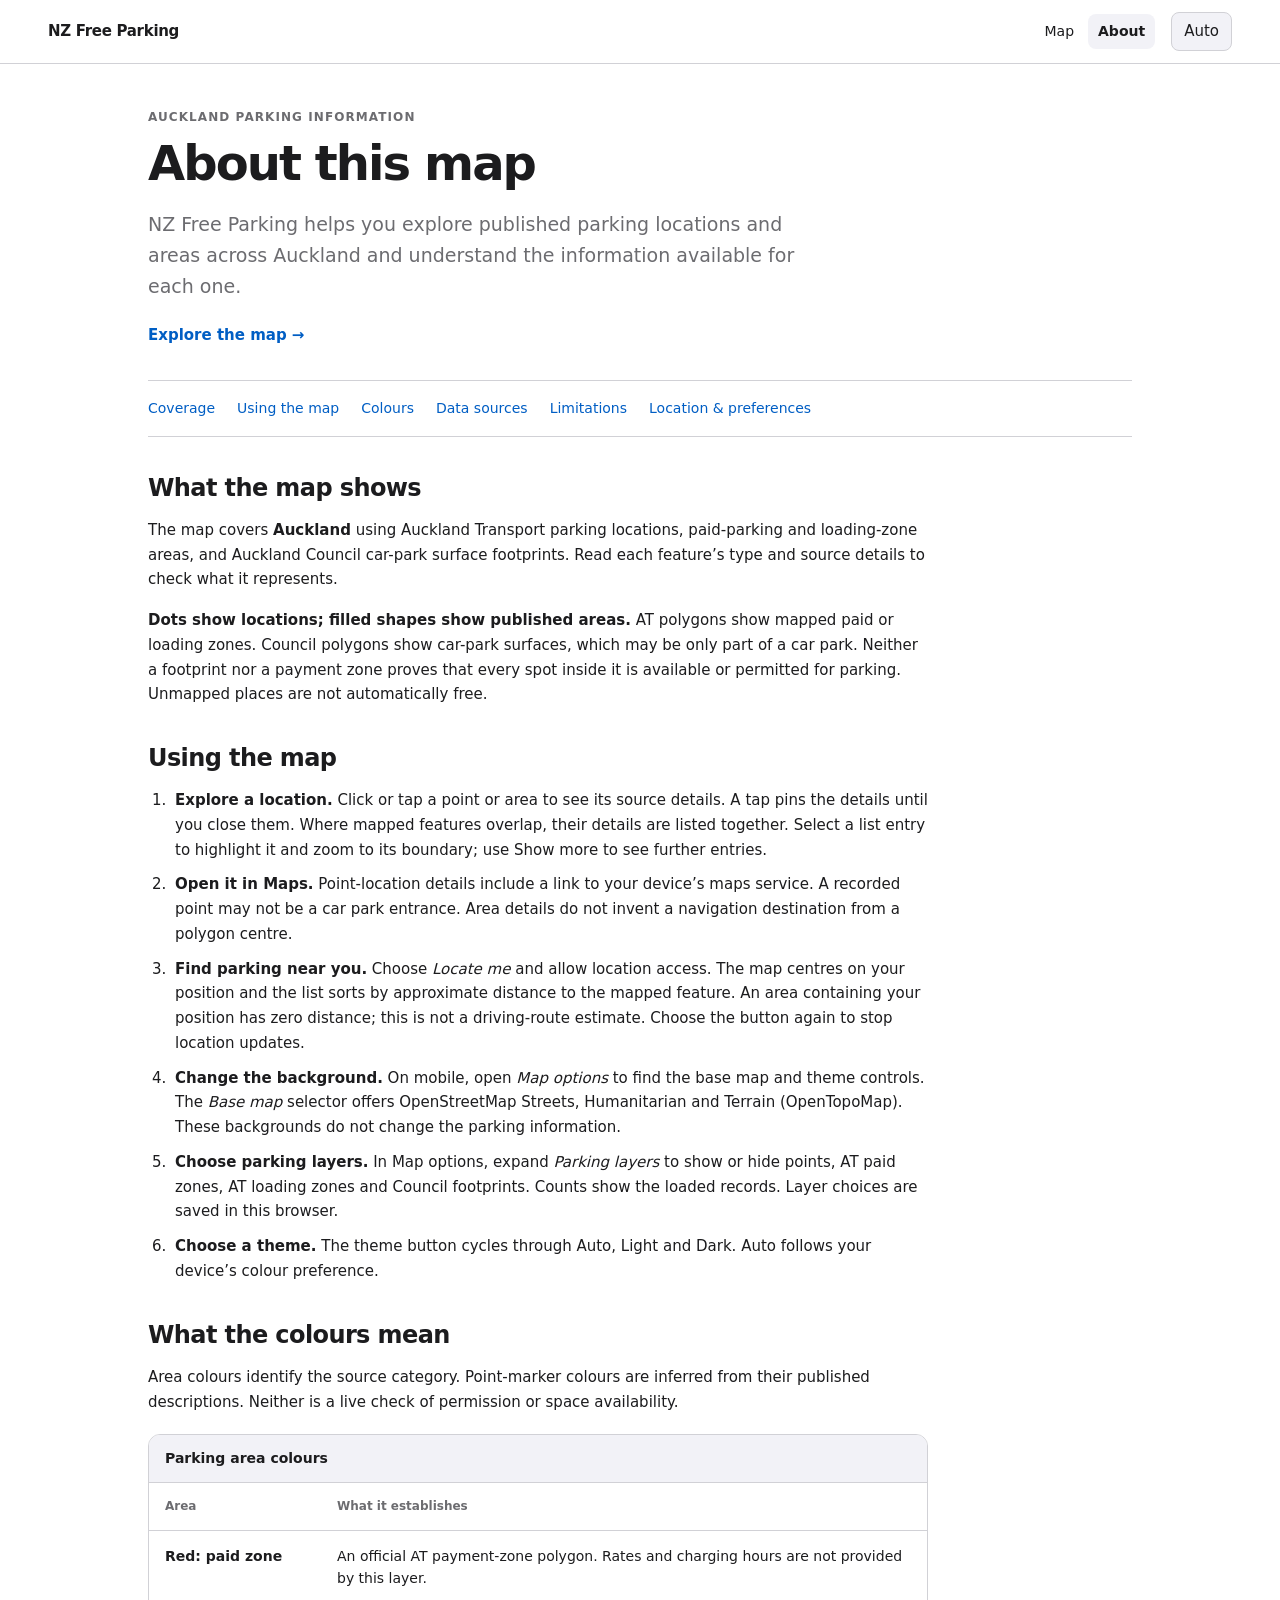
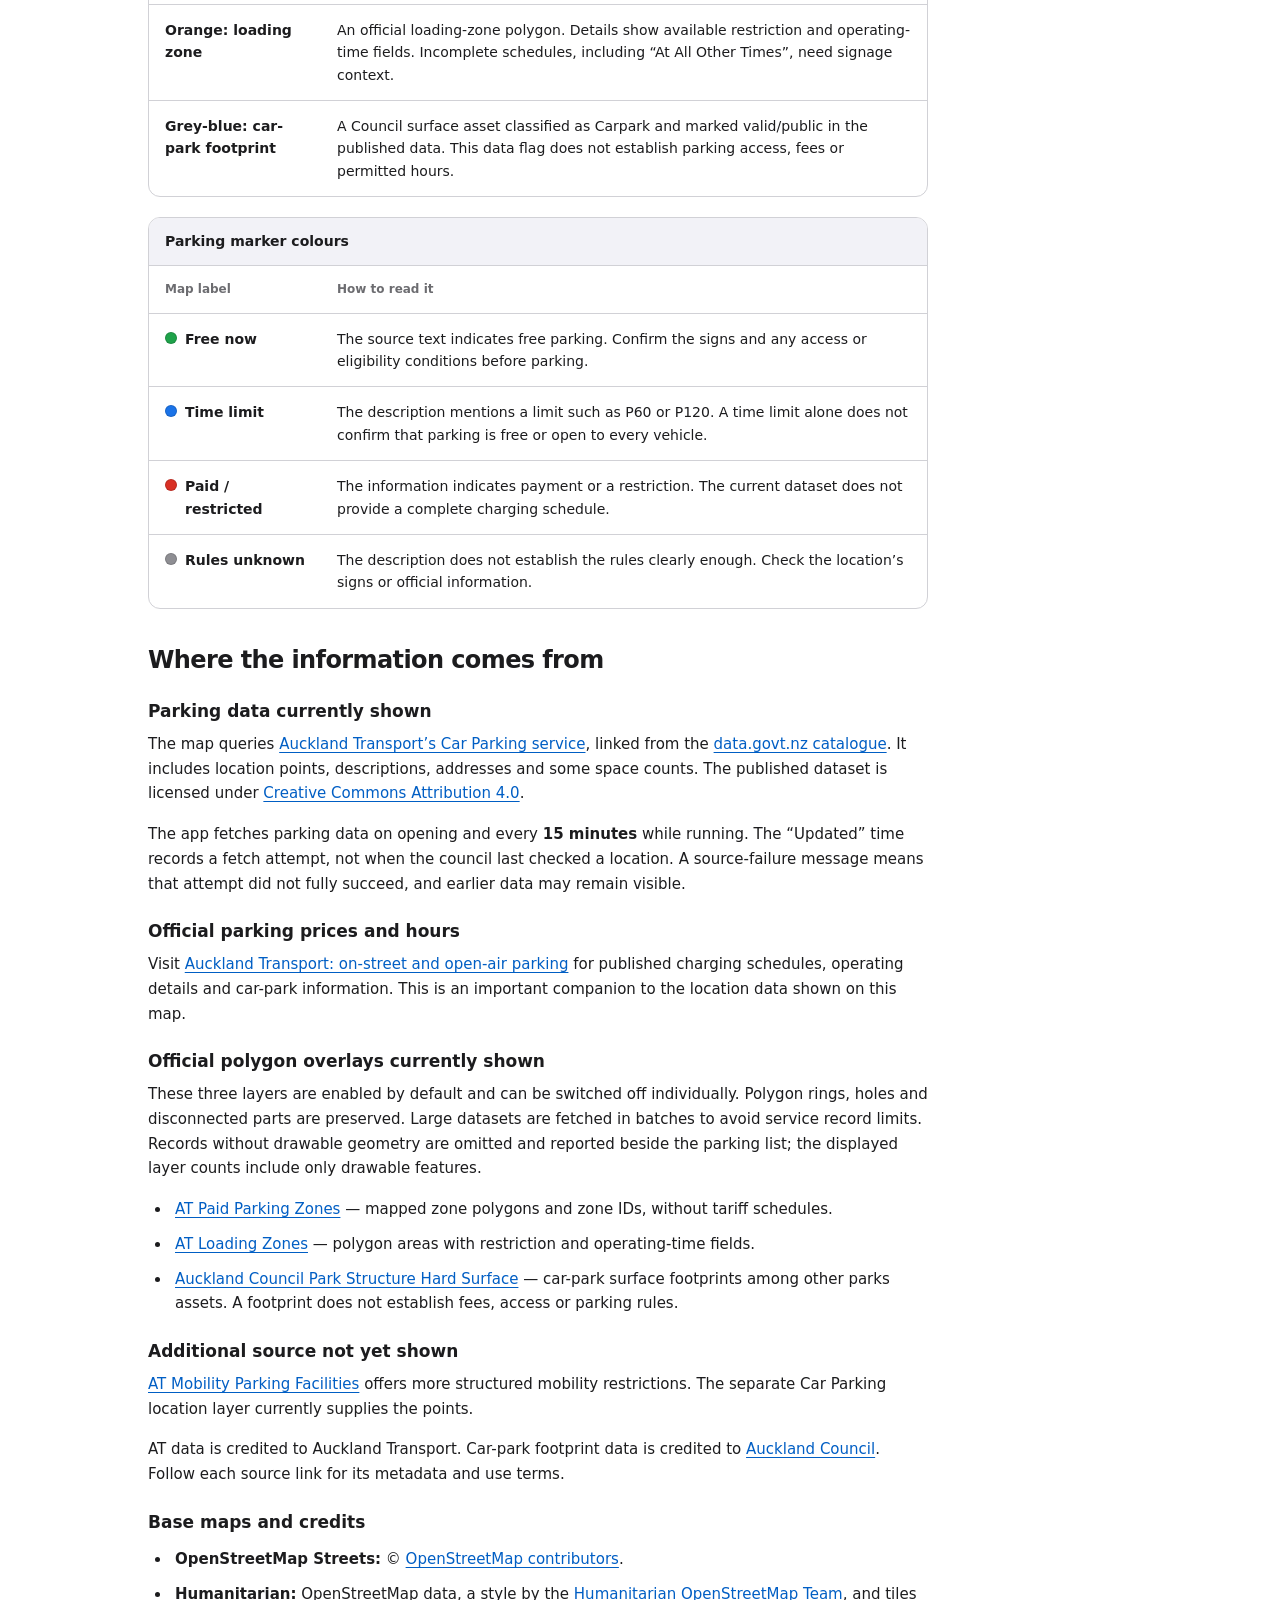
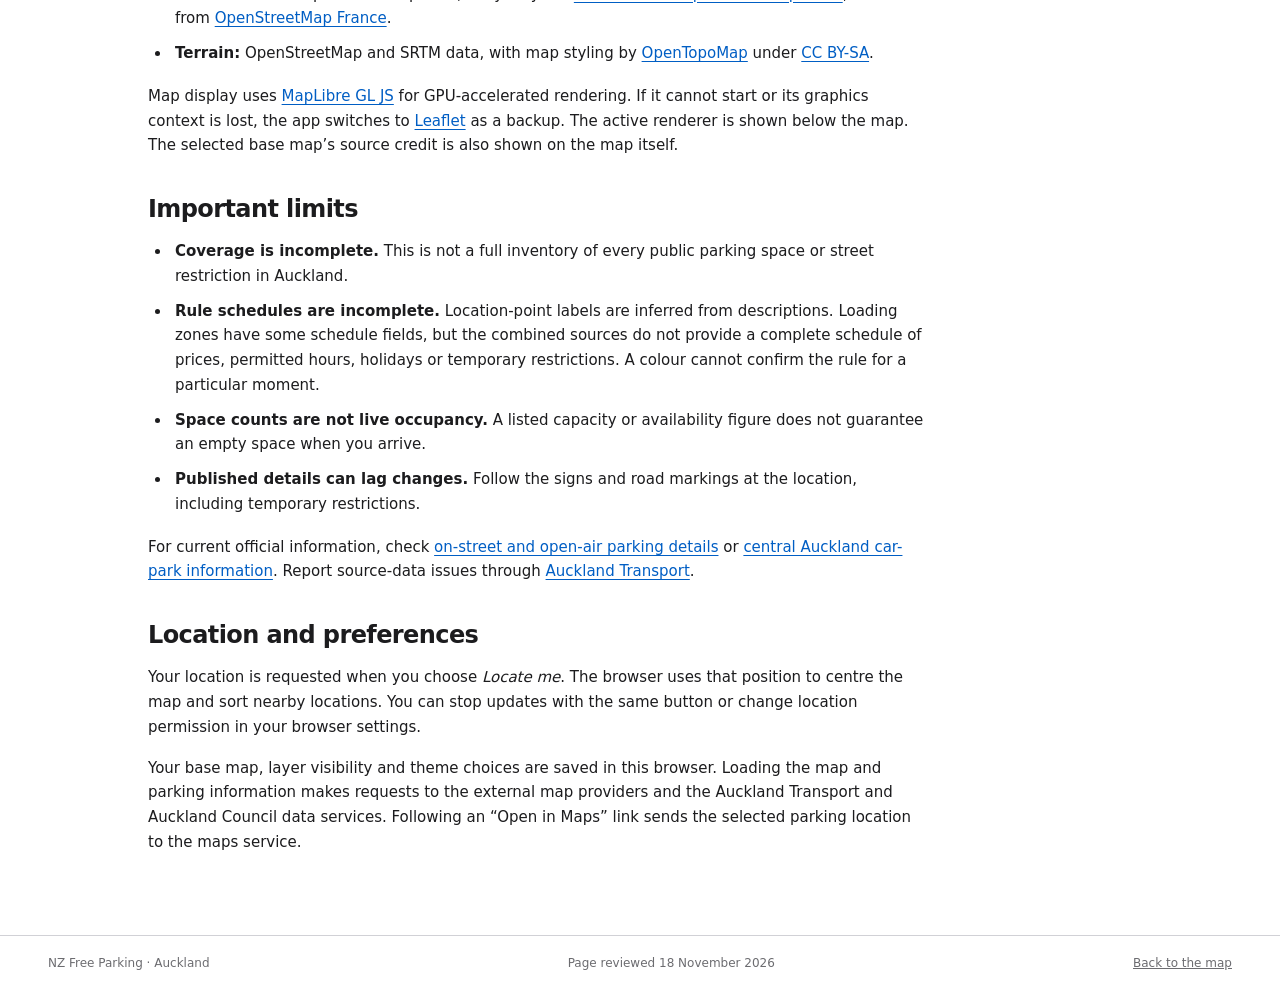
==== about.html @ e522138d "Add official parking polygons and improve mobile map controls - Add Auckland Transport parking zones" ====
<!doctype html>
<html lang="en">
<head>
<meta charset="utf-8">
<meta name="viewport" content="width=device-width,initial-scale=1,viewport-fit=cover">
<meta name="color-scheme" content="light dark">
<meta name="description" content="How to use NZ Free Parking, understand parking colours, and check the sources and limits of Auckland parking information.">
<title>About | NZ Free Parking</title>
<link rel="stylesheet" href="css/styles.css">
<link rel="stylesheet" href="css/about.css">
</head>
<body class="about-page">
<a class="skip-link" href="#about-content">Skip to content</a>
<header class="about-header">
  <a class="about-brand" href="index.html">NZ Free Parking</a>
  <nav class="page-nav" aria-label="Pages">
    <a href="index.html">Map</a>
    <a href="about.html" aria-current="page">About</a>
  </nav>
  <button id="theme" type="button" aria-label="Change colour theme">Auto</button>
</header>
<main class="about-main" id="about-content">
  <div class="about-intro">
    <p class="about-eyebrow">Auckland parking information</p>
    <h1>About this map</h1>
    <p class="about-lead">NZ Free Parking helps you explore published parking locations and areas across Auckland and understand the information available for each one.</p>
    <a class="about-map-link" href="index.html">Explore the map <span aria-hidden="true">&rarr;</span></a>
  </div>

  <nav class="about-toc" aria-label="On this page">
    <a href="#coverage">Coverage</a>
    <a href="#using-the-map">Using the map</a>
    <a href="#colours">Colours</a>
    <a href="#data-sources">Data sources</a>
    <a href="#limitations">Limitations</a>
    <a href="#location-and-preferences">Location &amp; preferences</a>
  </nav>

  <div class="about-content">
    <section id="coverage" aria-labelledby="coverage-heading">
      <h2 id="coverage-heading">What the map shows</h2>
      <p>The map covers <strong>Auckland</strong> using Auckland Transport parking locations, paid-parking and loading-zone areas, and Auckland Council car-park surface footprints. Read each feature&rsquo;s type and source details to check what it represents.</p>
      <p><strong>Dots show locations; filled shapes show published areas.</strong> AT polygons show mapped paid or loading zones. Council polygons show car-park surfaces, which may be only part of a car park. Neither a footprint nor a payment zone proves that every spot inside it is available or permitted for parking. Unmapped places are not automatically free.</p>
    </section>

    <section id="using-the-map" aria-labelledby="using-heading">
      <h2 id="using-heading">Using the map</h2>
      <ol class="about-steps">
        <li><strong>Explore a location.</strong> Click or tap a point or area to see its source details. A tap pins the details until you close them. Where mapped features overlap, their details are listed together. Select a list entry to highlight it and zoom to its boundary; use Show more to see further entries.</li>
        <li><strong>Open it in Maps.</strong> Point-location details include a link to your device&rsquo;s maps service. A recorded point may not be a car park entrance. Area details do not invent a navigation destination from a polygon centre.</li>
        <li><strong>Find parking near you.</strong> Choose <em>Locate me</em> and allow location access. The map centres on your position and the list sorts by approximate distance to the mapped feature. An area containing your position has zero distance; this is not a driving-route estimate. Choose the button again to stop location updates.</li>
        <li><strong>Change the background.</strong> On mobile, open <em>Map options</em> to find the base map and theme controls. The <em>Base map</em> selector offers OpenStreetMap Streets, Humanitarian and Terrain (OpenTopoMap). These backgrounds do not change the parking information.</li>
        <li><strong>Choose parking layers.</strong> In Map options, expand <em>Parking layers</em> to show or hide points, AT paid zones, AT loading zones and Council footprints. Counts show the loaded records. Layer choices are saved in this browser.</li>
        <li><strong>Choose a theme.</strong> The theme button cycles through Auto, Light and Dark. Auto follows your device&rsquo;s colour preference.</li>
      </ol>
    </section>

    <section id="colours" aria-labelledby="colours-heading">
      <h2 id="colours-heading">What the colours mean</h2>
      <p>Area colours identify the source category. Point-marker colours are inferred from their published descriptions. Neither is a live check of permission or space availability.</p>
      <div class="about-table-wrap">
        <table class="about-table"><caption>Parking area colours</caption><thead><tr><th scope="col">Area</th><th scope="col">What it establishes</th></tr></thead><tbody>
          <tr><th scope="row">Red: paid zone</th><td>An official AT payment-zone polygon. Rates and charging hours are not provided by this layer.</td></tr>
          <tr><th scope="row">Orange: loading zone</th><td>An official loading-zone polygon. Details show available restriction and operating-time fields. Incomplete schedules, including “At All Other Times”, need signage context.</td></tr>
          <tr><th scope="row">Grey-blue: car-park footprint</th><td>A Council surface asset classified as Carpark and marked valid/public in the published data. This data flag does not establish parking access, fees or permitted hours.</td></tr>
        </tbody></table>
      </div>
      <div class="about-table-wrap">
        <table class="about-table">
          <caption>Parking marker colours</caption>
          <thead><tr><th scope="col">Map label</th><th scope="col">How to read it</th></tr></thead>
          <tbody>
            <tr><th scope="row"><span class="about-key"><span class="about-dot about-dot-green" aria-hidden="true"></span>Free now</span></th><td>The source text indicates free parking. Confirm the signs and any access or eligibility conditions before parking.</td></tr>
            <tr><th scope="row"><span class="about-key"><span class="about-dot about-dot-blue" aria-hidden="true"></span>Time limit</span></th><td>The description mentions a limit such as P60 or P120. A time limit alone does not confirm that parking is free or open to every vehicle.</td></tr>
            <tr><th scope="row"><span class="about-key"><span class="about-dot about-dot-red" aria-hidden="true"></span>Paid / restricted</span></th><td>The information indicates payment or a restriction. The current dataset does not provide a complete charging schedule.</td></tr>
            <tr><th scope="row"><span class="about-key"><span class="about-dot about-dot-grey" aria-hidden="true"></span>Rules unknown</span></th><td>The description does not establish the rules clearly enough. Check the location&rsquo;s signs or official information.</td></tr>
          </tbody>
        </table>
      </div>
    </section>

    <section id="data-sources" aria-labelledby="sources-heading">
      <h2 id="sources-heading">Where the information comes from</h2>
      <h3>Parking data currently shown</h3>
      <p>The map queries <a data-parking-source href="https://services2.arcgis.com/JkPEgZJGxhSjYOo0/arcgis/rest/services/ParkingService/FeatureServer/1">Auckland Transport&rsquo;s Car Parking service</a>, linked from the <a href="https://catalogue.data.govt.nz/dataset/car-parking60">data.govt.nz catalogue</a>. It includes location points, descriptions, addresses and some space counts. The published dataset is licensed under <a href="https://creativecommons.org/licenses/by/4.0/">Creative Commons Attribution 4.0</a>.</p>
      <p>The app fetches parking data on opening and every <strong><span id="refresh-minutes">15</span> minutes</strong> while running. The &ldquo;Updated&rdquo; time records a fetch attempt, not when the council last checked a location. A source-failure message means that attempt did not fully succeed, and earlier data may remain visible.</p>
      <h3>Official parking prices and hours</h3>
      <p>Visit <a href="https://at.govt.nz/driving-and-parking/find-parking/parking-in-central-auckland/open-air-car-parks">Auckland Transport: on-street and open-air parking</a> for published charging schedules, operating details and car-park information. This is an important companion to the location data shown on this map.</p>
      <h3>Official polygon overlays currently shown</h3>
      <p>These three layers are enabled by default and can be switched off individually. Polygon rings, holes and disconnected parts are preserved. Large datasets are fetched in batches to avoid service record limits. Records without drawable geometry are omitted and reported beside the parking list; the displayed layer counts include only drawable features.</p>
      <ul class="about-source-list">
        <li><a href="https://services2.arcgis.com/JkPEgZJGxhSjYOo0/arcgis/rest/services/ParkingZone/FeatureServer/3">AT Paid Parking Zones</a> &mdash; mapped zone polygons and zone IDs, without tariff schedules.</li>
        <li><a href="https://services2.arcgis.com/JkPEgZJGxhSjYOo0/arcgis/rest/services/ParkingZone/FeatureServer/1">AT Loading Zones</a> &mdash; polygon areas with restriction and operating-time fields.</li>
        <li><a href="https://services1.arcgis.com/n4yPwebTjJCmXB6W/arcgis/rest/services/Park_Structure_Hard_Surface/FeatureServer/0">Auckland Council Park Structure Hard Surface</a> &mdash; car-park surface footprints among other parks assets. A footprint does not establish fees, access or parking rules.</li>
      </ul>
<h3>Additional source not yet shown</h3>
      <p><a href="https://services2.arcgis.com/JkPEgZJGxhSjYOo0/arcgis/rest/services/MobilityParkingPublic/FeatureServer/0">AT Mobility Parking Facilities</a> offers more structured mobility restrictions. The separate Car Parking location layer currently supplies the points.</p>
      <p>AT data is credited to Auckland Transport. Car-park footprint data is credited to <a href="https://www.arcgis.com/home/item.html?id=38e5f3e00b7d447ca57d38316877c059">Auckland Council</a>. Follow each source link for its metadata and use terms.</p>
      <h3>Base maps and credits</h3>
      <ul class="about-source-list">
        <li><strong>OpenStreetMap Streets:</strong> &copy; <a href="https://www.openstreetmap.org/copyright">OpenStreetMap contributors</a>.</li>
        <li><strong>Humanitarian:</strong> OpenStreetMap data, a style by the <a href="https://www.hotosm.org/">Humanitarian OpenStreetMap Team</a>, and tiles from <a href="https://www.openstreetmap.fr/">OpenStreetMap France</a>.</li>
        <li><strong>Terrain:</strong> OpenStreetMap and SRTM data, with map styling by <a href="https://opentopomap.org/about">OpenTopoMap</a> under <a href="https://creativecommons.org/licenses/by-sa/3.0/">CC BY-SA</a>.</li>
      </ul>
      <p>Map display uses <a href="https://maplibre.org/">MapLibre GL JS</a> for GPU-accelerated rendering. If it cannot start or its graphics context is lost, the app switches to <a href="https://leafletjs.com/">Leaflet</a> as a backup. The active renderer is shown below the map. The selected base map&rsquo;s source credit is also shown on the map itself.</p>
    </section>

    <section id="limitations" aria-labelledby="limitations-heading">
      <h2 id="limitations-heading">Important limits</h2>
      <ul class="about-source-list">
        <li><strong>Coverage is incomplete.</strong> This is not a full inventory of every public parking space or street restriction in Auckland.</li>
        <li><strong>Rule schedules are incomplete.</strong> Location-point labels are inferred from descriptions. Loading zones have some schedule fields, but the combined sources do not provide a complete schedule of prices, permitted hours, holidays or temporary restrictions. A colour cannot confirm the rule for a particular moment.</li>
        <li><strong>Space counts are not live occupancy.</strong> A listed capacity or availability figure does not guarantee an empty space when you arrive.</li>
        <li><strong>Published details can lag changes.</strong> Follow the signs and road markings at the location, including temporary restrictions.</li>
      </ul>
      <p>For current official information, check <a href="https://at.govt.nz/driving-and-parking/find-parking/parking-in-central-auckland/open-air-car-parks">on-street and open-air parking details</a> or <a href="https://at.govt.nz/driving-and-parking/find-parking/parking-in-central-auckland">central Auckland car-park information</a>. Report source-data issues through <a href="https://at.govt.nz/about-us/contact-us">Auckland Transport</a>.</p>
    </section>

    <section id="location-and-preferences" aria-labelledby="privacy-heading">
      <h2 id="privacy-heading">Location and preferences</h2>
      <p>Your location is requested when you choose <em>Locate me</em>. The browser uses that position to centre the map and sort nearby locations. You can stop updates with the same button or change location permission in your browser settings.</p>
      <p>Your base map, layer visibility and theme choices are saved in this browser. Loading the map and parking information makes requests to the external map providers and the Auckland Transport and Auckland Council data services. Following an &ldquo;Open in Maps&rdquo; link sends the selected parking location to the maps service.</p>
    </section>
  </div>
</main>
<footer class="about-footer">
  <span>NZ Free Parking &middot; Auckland</span>
  <span>Page reviewed <time datetime="2026-11-18">18 November 2026</time></span>
  <a href="index.html">Back to the map</a>
</footer>
<script type="module" src="js/about.js"></script>
</body>
</html>
---- css/styles.css ----
:root{--bg:#fff;--fg:#1c1c1e;--card:#f2f2f7;--line:#d1d1d6;--mute:#6c6c70;--link:#005ec4;color-scheme:light}
:root[data-theme=dark]{--bg:#1c1c1e;--fg:#f2f2f7;--card:#2c2c2e;--line:#3a3a3c;--mute:#a1a1a6;--link:#70b5ff;color-scheme:dark}
*{box-sizing:border-box}[hidden]{display:none!important}
html,body{height:100%;margin:0}
body{display:flex;flex-direction:column;background:var(--bg);color:var(--fg);font:15px/1.4 system-ui,-apple-system,sans-serif;padding:env(safe-area-inset-top) 0 env(safe-area-inset-bottom)}
header,footer{display:flex;gap:8px;align-items:center;padding:8px 12px;border-bottom:1px solid var(--line);flex-wrap:wrap}
footer{border:0;border-top:1px solid var(--line);gap:16px;font-size:13px;color:var(--mute)}
footer a{color:inherit}
footer i,.row i{display:inline-block;width:12px;height:12px;border-radius:50%;margin-right:6px;flex:none}
nav{display:flex;gap:6px}#updated{margin-left:auto;font-size:12px;color:var(--mute)}
button,select{font:inherit;color:var(--fg);background:var(--card);border:1px solid var(--line);border-radius:8px;padding:6px 12px}
.basemap-label{display:flex;align-items:center;gap:6px;font-size:13px}
button[aria-pressed=true],button.on{background:var(--fg);color:var(--bg)}
main{flex:1;display:flex;min-height:0}
#map{flex:1;min-height:0;min-width:0;position:relative;z-index:0;background:var(--card)}
#map[data-theme=dark][data-basemap=osm] .leaflet-tile-pane{filter:invert(1) hue-rotate(180deg) brightness(.85) saturate(.7)}
#map .leaflet-bar a,#map .leaflet-control-attribution{background:var(--bg);color:var(--fg)}
#map .leaflet-control-attribution a{color:#0a84ff}
#map .note{padding:24px;color:var(--mute)}
#list{width:340px;overflow:auto;border-left:1px solid var(--line)}
.row{display:flex;align-items:center;padding:10px 12px;border-bottom:1px solid var(--line);color:inherit;text-decoration:none}
.row small{display:block;color:var(--mute)}.empty{padding:16px;color:var(--mute)}
#tip{position:fixed;z-index:9;max-width:250px;padding:10px 12px;background:var(--bg);color:var(--fg);border:1px solid var(--line);border-radius:10px;box-shadow:0 4px 18px rgba(0,0,0,.25)}
#tip a{color:#0a84ff}
@media(max-width:700px){main{flex-direction:column}#list{width:auto;max-height:36%;border:0;border-top:1px solid var(--line)}}

.page-nav{display:flex;gap:4px;align-items:center}
.page-nav a{display:inline-block;padding:6px 10px;border-radius:8px;color:var(--fg);text-decoration:none;font-size:14px}
.page-nav a[aria-current=page]{background:var(--card);font-weight:650}
.page-nav a:hover{background:var(--card)}
a:focus-visible,button:focus-visible,select:focus-visible{outline:3px solid var(--link);outline-offset:3px}
.skip-link{position:fixed;top:8px;left:8px;padding:8px 12px;z-index:1000;transform:translateY(-160%);background:var(--bg);color:var(--fg);border:1px solid var(--line);border-radius:6px}
.skip-link:focus{transform:none}

#map .maplibregl-ctrl-group,#map .maplibregl-ctrl-attrib{background:var(--bg);color:var(--fg)}
#map .maplibregl-ctrl-attrib a{color:var(--link)}
#map .maplibregl-ctrl-group button{padding:0;border:0;border-radius:0}
#map[data-theme=dark] .maplibregl-ctrl-icon{filter:invert(1)}

.map-footer{position:relative;flex:none;gap:16px}
.map-info{flex:1;min-width:0}
.map-info summary{cursor:pointer;list-style:none;font-weight:600}
.map-info summary::-webkit-details-marker{display:none}
.map-info-chevron{font-size:16px;line-height:1;transition:transform .15s}
.map-info[open] .map-info-chevron{transform:rotate(180deg)}
.map-info-panel{display:flex;gap:8px 16px;align-items:center;flex-wrap:wrap}
.parking-legend{display:flex;gap:8px 16px;flex-wrap:wrap;list-style:none;margin:0;padding:0}
.parking-legend li{display:flex;align-items:center;white-space:nowrap}
.map-info-note,.map-info-links{margin:0;font-size:12px}
.map-info-links{display:flex;flex-wrap:wrap;gap:6px 16px}
.map-footer #renderer,.map-data-credit{white-space:nowrap;font-size:12px}
.map-data-credit{display:flex;align-items:center;min-height:32px}
summary:focus-visible{outline:3px solid var(--link);outline-offset:2px;border-radius:4px}
@media(min-width:701px){.map-info[data-ready=true]>summary{display:none}}
@media(max-width:700px){
  .map-footer{flex-wrap:nowrap;gap:12px;min-height:44px;padding:0 12px}
  .map-info summary{display:flex;align-items:center;justify-content:space-between;gap:8px;width:max-content;min-height:44px;font-size:12px}
  .map-info-panel{position:absolute;bottom:calc(100% + 8px);left:8px;right:8px;z-index:20;max-height:min(60vh,340px);overflow:auto;overscroll-behavior:contain;display:block;padding:16px;background:var(--bg);color:var(--fg);border:1px solid var(--line);border-radius:12px;box-shadow:0 4px 24px rgba(0,0,0,.22)}
  .parking-legend{display:grid;grid-template-columns:repeat(2,minmax(0,1fr));gap:12px 16px;font-size:12px}
  .map-info-note{margin:16px 0 12px;color:var(--mute);line-height:1.5}
  .map-info-links{padding-top:12px;border-top:1px solid var(--line)}
  .map-info-links a{display:flex;align-items:center;min-height:32px}
  .map-footer #renderer{font-size:11px}
  .map-data-credit{min-height:44px}
}

.map-header{position:relative;flex:none}
.map-header #cities{order:0}
.map-settings{order:1;min-width:0}
.map-header #updated{order:2}
.map-header #locate{order:3}
.map-settings summary{cursor:pointer;list-style:none;font-weight:600}
.map-settings summary::-webkit-details-marker{display:none}
.map-settings-chevron{font-size:16px;line-height:1}
.map-settings[open] .map-settings-chevron{transform:rotate(180deg)}
.map-settings-panel{display:flex;align-items:center;gap:8px;flex-wrap:wrap}
.settings-theme{display:flex;align-items:center;gap:8px}
.settings-theme-label{display:none}
@media(min-width:701px){.map-settings[data-ready=true]>summary{display:none}}
@media(max-width:700px){
  .map-header{display:grid;grid-template-columns:auto minmax(0,1fr) auto;gap:0 8px;padding:4px 12px 6px}
  .map-header #cities{grid-column:1;grid-row:1}
  .map-header #cities button{min-height:44px;padding:6px 10px;font-size:13px}
  .map-header #locate{grid-column:2;grid-row:1;justify-self:end;min-height:44px;padding:6px 10px;font-size:13px;max-width:100%}
  .map-header #updated{grid-column:1/-1;grid-row:2;display:block;width:100%;margin:0;min-width:0;padding-top:4px;overflow:hidden;text-overflow:ellipsis;white-space:nowrap;font-size:11px;line-height:18px}
  .map-settings{grid-column:3;grid-row:1;justify-self:end}
  .map-settings summary{display:flex;align-items:center;gap:6px;min-height:44px;padding:6px 10px;background:var(--card);border:1px solid var(--line);border-radius:8px;font-size:13px;white-space:nowrap}
  .map-settings-panel{position:absolute;top:calc(100% + 8px);left:8px;right:8px;z-index:20;max-height:calc(100dvh - 160px);overflow:auto;overscroll-behavior:contain;display:flex;flex-direction:column;align-items:stretch;gap:16px;padding:16px;background:var(--bg);color:var(--fg);border:1px solid var(--line);border-radius:12px;box-shadow:0 4px 24px rgba(0,0,0,.22)}
  .map-settings-panel .basemap-label{display:flex;flex-direction:column;align-items:stretch;gap:6px;font-size:12px;color:var(--mute)}
  .map-settings-panel select{min-width:0;width:100%;min-height:44px;font-size:14px}
  .settings-theme{justify-content:space-between;font-size:13px}
  .settings-theme-label{display:inline}
  .settings-theme button{min-height:44px;min-width:88px}
  .map-settings-panel .page-nav{gap:8px;border-top:1px solid var(--line);padding-top:12px}
  .map-settings-panel .page-nav a{display:flex;align-items:center;justify-content:center;flex:1;min-height:44px}
}

.overlay-control{position:relative}
.overlay-control>summary{cursor:pointer;font-size:13px;padding:8px 10px;border:1px solid var(--line);border-radius:8px;background:var(--card)}
.overlay-options{position:absolute;top:calc(100% + 8px);left:0;z-index:20;width:330px;max-width:calc(100vw - 24px);margin:0;padding:10px 12px;border:1px solid var(--line);border-radius:10px;background:var(--bg);box-shadow:0 4px 24px rgba(0,0,0,.2)}
.overlay-options legend{font-size:12px;background:var(--bg);padding:0 4px;color:var(--mute)}
.overlay-options label{display:flex;align-items:center;gap:8px;min-height:40px;font-size:12px;cursor:pointer}
.overlay-options input{width:18px;height:18px;margin:0;flex:none;accent-color:#1765cf}
.layer-swatch{width:10px;height:10px;border-radius:2px;flex:none}
.overlay-options small{margin-left:auto;white-space:nowrap;color:var(--mute)}
.area-legend i{border-radius:2px;opacity:.75}
.area-legend{padding-right:16px;border-right:1px solid var(--line)}
.map-data-credit{gap:4px}
button.row{width:100%;border:0;border-bottom:1px solid var(--line);border-radius:0;background:transparent;text-align:left;font-size:14px;cursor:pointer}
button.row:hover,button.row[aria-pressed=true]{background:var(--card);color:var(--fg)}
.more-rows{display:block;margin:12px auto;font-size:13px}
.source-alert{padding:12px;border-bottom:1px solid var(--line);font-size:12px;color:var(--fg);background:var(--card)}
.source-alert p{margin:0 0 8px;overflow-wrap:anywhere}
#tip{width:320px;max-width:calc(100vw - 16px);max-height:min(60vh,460px);overflow:auto;overscroll-behavior:contain}
.tip-heading{display:flex;align-items:center;justify-content:space-between;gap:12px;font-size:12px;color:var(--mute)}
.tip-heading button{min-width:36px;min-height:36px;padding:0;font-size:24px}
.tip-feature{padding:10px 0;border-bottom:1px solid var(--line);font-size:13px;line-height:1.5;overflow-wrap:anywhere}
.tip-feature:last-child{border-bottom:0}
.tip-feature p{margin:6px 0}
.tip-feature .feature-label{font-weight:650}
.feature-source{font-size:11px;color:var(--mute)}
@media(max-width:700px){
  .map-settings-panel .overlay-control>summary{justify-content:initial;min-height:44px;font-size:13px}
  .overlay-options{position:static;width:100%;max-width:none;box-shadow:none;margin-top:8px}
  .area-legend{border-right:0;border-bottom:1px solid var(--line);padding:0 0 12px;margin-bottom:12px}
  .map-footer{gap:8px}
}

.tip-feature .feature-label{display:flex;align-items:baseline;gap:6px;color:var(--fg)}
.feature-label i{display:inline-block;width:10px;height:10px;border-radius:2px;flex:none}
.source-alert p:last-child{margin-bottom:0}
---- css/about.css ----
.about-page{height:auto;min-height:100%;line-height:1.65}
.about-header{padding:12px clamp(16px,4vw,48px);gap:16px}
.about-brand{font-weight:700;color:var(--fg);text-decoration:none;letter-spacing:-.02em}
.about-header .page-nav{margin-left:auto}
.about-main{display:block;flex:1 0 auto;width:min(100%,1040px);margin:0 auto;padding:44px 28px 64px}
.about-intro{max-width:740px}
.about-eyebrow{margin:0 0 8px;font-size:12px;font-weight:650;letter-spacing:.09em;text-transform:uppercase;color:var(--mute)}
.about-intro h1{font-size:clamp(32px,5vw,48px);line-height:1.15;letter-spacing:-.04em;margin:0 0 18px}
.about-lead{font-size:19px;color:var(--mute);margin:0 0 20px;max-width:680px}
.about-map-link{display:inline-block;font-weight:650;text-decoration:none}
.about-page main a{color:var(--link);text-underline-offset:3px}
.about-toc{display:flex;flex-wrap:wrap;gap:8px 22px;border-top:1px solid var(--line);border-bottom:1px solid var(--line);padding:16px 0;margin:32px 0 36px;font-size:14px}
.about-toc a{text-decoration:none}
.about-content{max-width:780px}
.about-content section{scroll-margin-top:20px;margin-top:36px}
.about-content section:first-child{margin-top:0}
.about-content h2{font-size:24px;line-height:1.3;letter-spacing:-.025em;margin:0 0 14px}
.about-content h3{font-size:17px;line-height:1.4;margin:24px 0 8px}
.about-content p{margin:0 0 16px}
.about-steps,.about-source-list{padding-left:23px;margin:12px 0 18px}
.about-steps li,.about-source-list li{padding-left:4px;margin-bottom:10px}
.about-table-wrap{max-width:100%;border:1px solid var(--line);border-radius:12px;overflow:hidden;margin:20px 0}
.about-table{width:100%;border-collapse:collapse;text-align:left;font-size:14px;line-height:1.6}
.about-table caption{text-align:left;padding:12px 16px;background:var(--card);font-weight:650}
.about-table th,.about-table td{padding:14px 16px;border-top:1px solid var(--line);vertical-align:top}
.about-table thead th{font-size:12px;color:var(--mute);font-weight:650}
.about-table tbody th{width:172px;font-weight:600}
.about-key{display:flex;gap:8px;align-items:baseline}
.about-dot{display:inline-block;width:12px;height:12px;border:1px solid rgba(0,0,0,.15);border-radius:50%;flex:none}
.about-dot-green{background:#1fa24a}.about-dot-blue{background:#1a73e8}.about-dot-red{background:#d93025}.about-dot-grey{background:#8e8e93}
.about-footer{justify-content:space-between;flex-wrap:wrap;padding:18px clamp(16px,4vw,48px);gap:8px 24px;font-size:12px}
@media(max-width:600px){.about-header{gap:10px;padding:12px 16px}.about-header .page-nav{gap:2px}.about-header button{padding:6px 10px}.about-main{padding:30px 18px 44px}.about-lead{font-size:17px}.about-toc{gap:10px 18px;margin:26px 0 30px}.about-content h2{font-size:22px}.about-table th,.about-table td{padding:11px 10px}.about-table tbody th{width:112px}.about-key{gap:6px}.about-footer{padding:16px 18px}}
@media(max-width:360px){.about-header .about-brand{flex-basis:100%}.about-header .page-nav{margin-left:0}.about-header #theme{margin-left:auto}}

@media(max-width:600px){.about-footer{padding:10px 18px;gap:6px 12px;font-size:11px;line-height:1.5}.about-footer>span:first-child{display:none}}
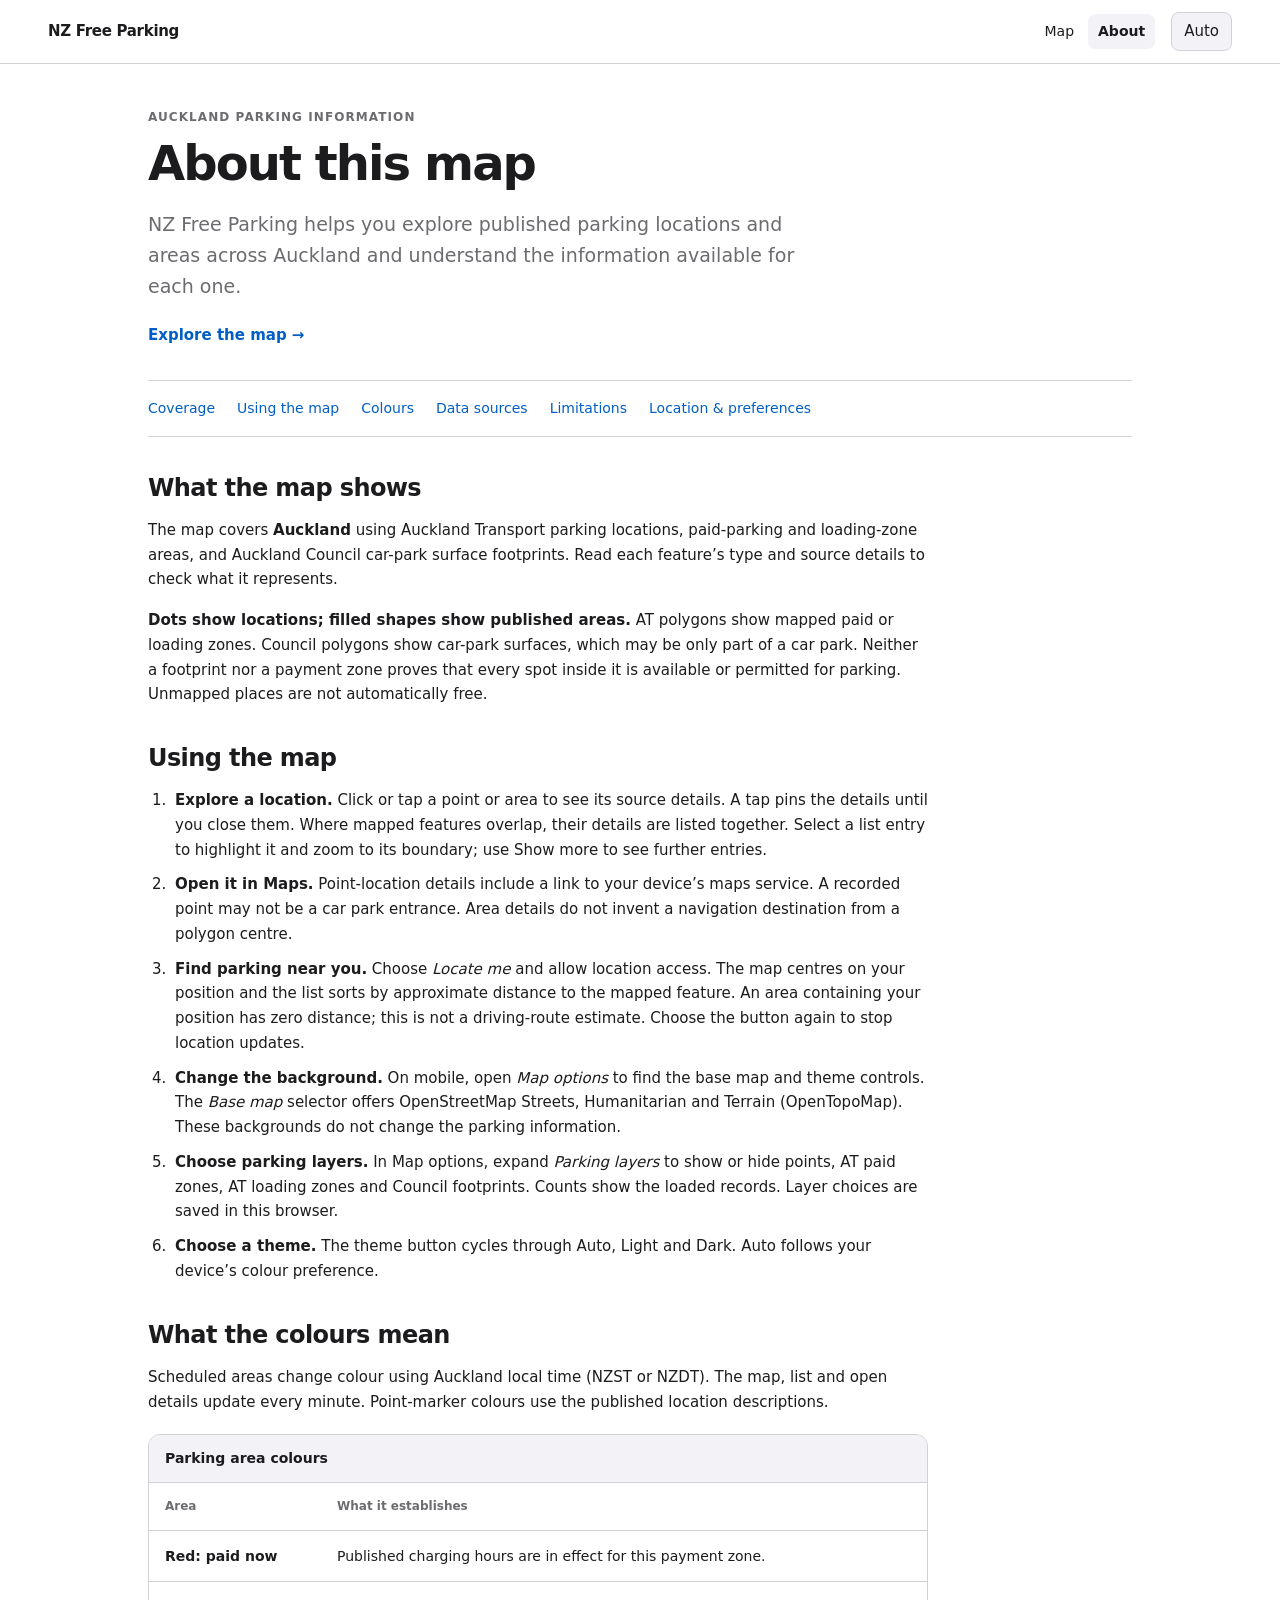
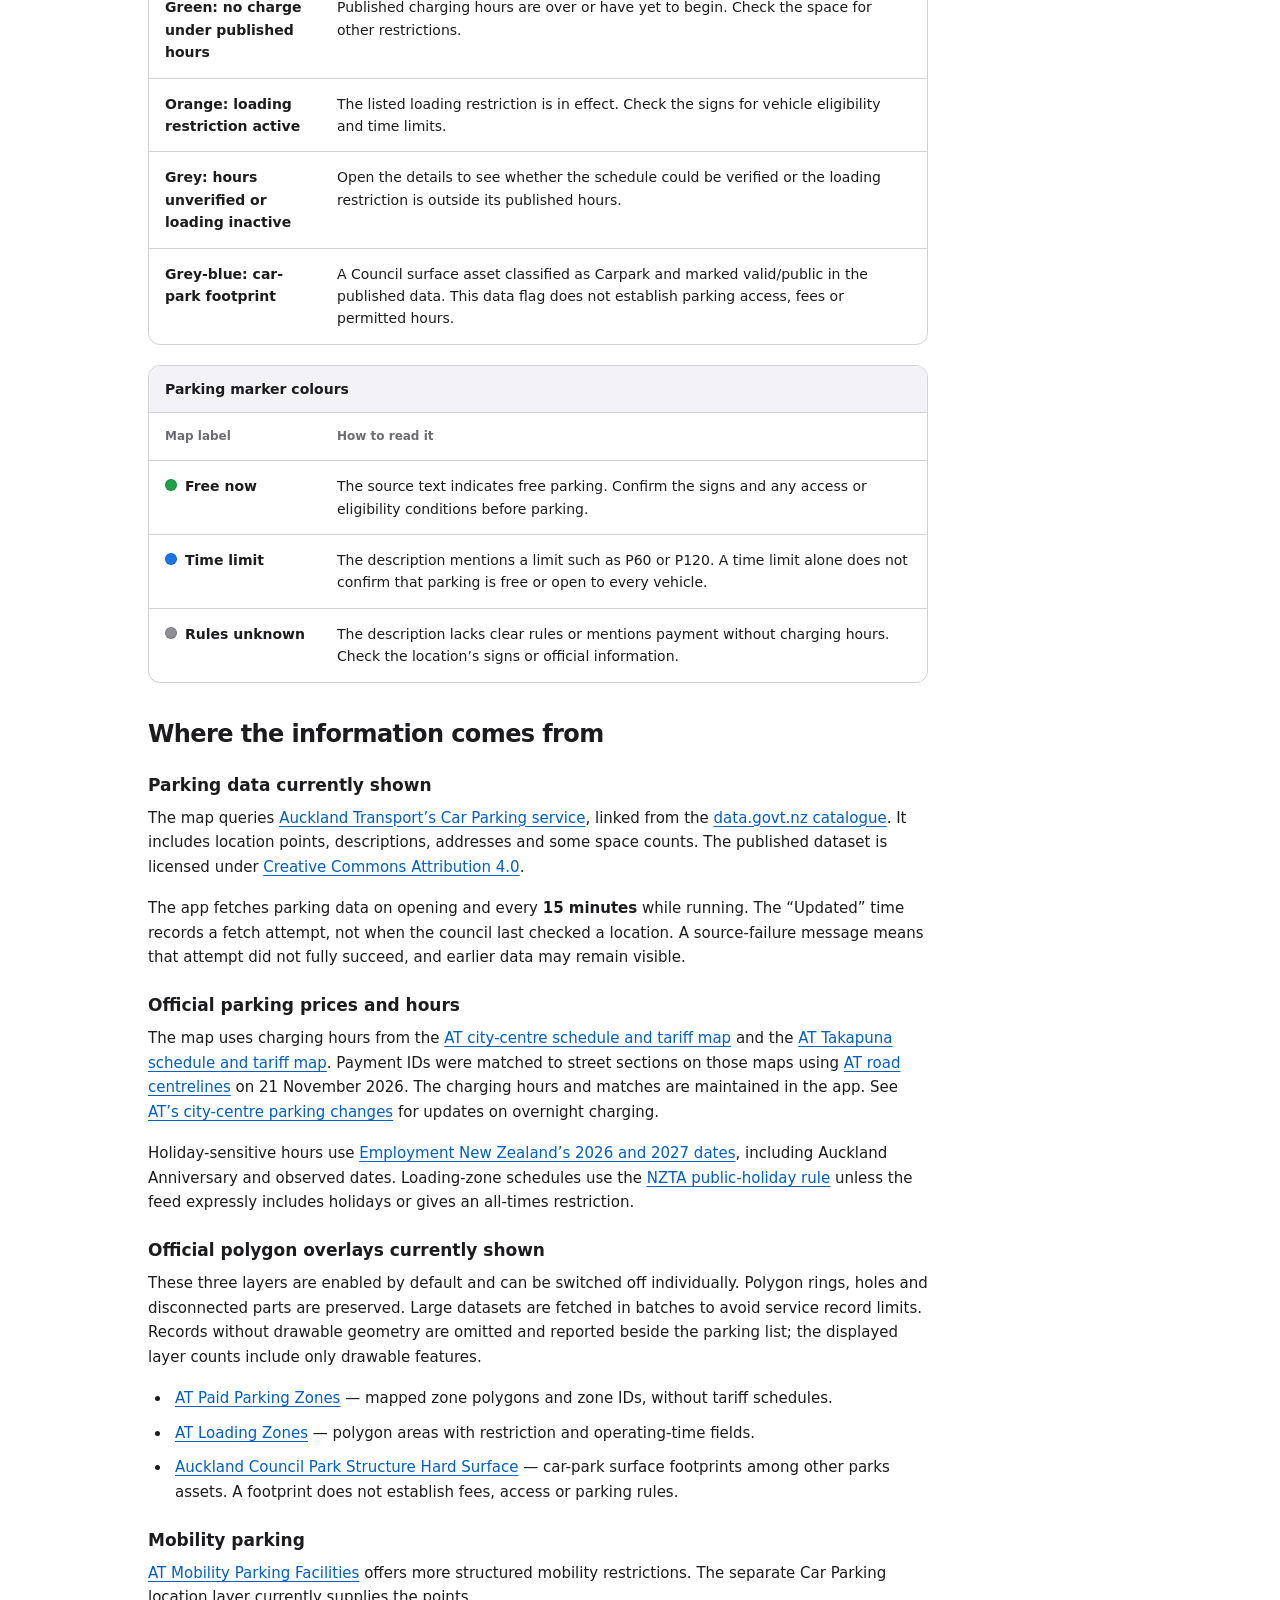
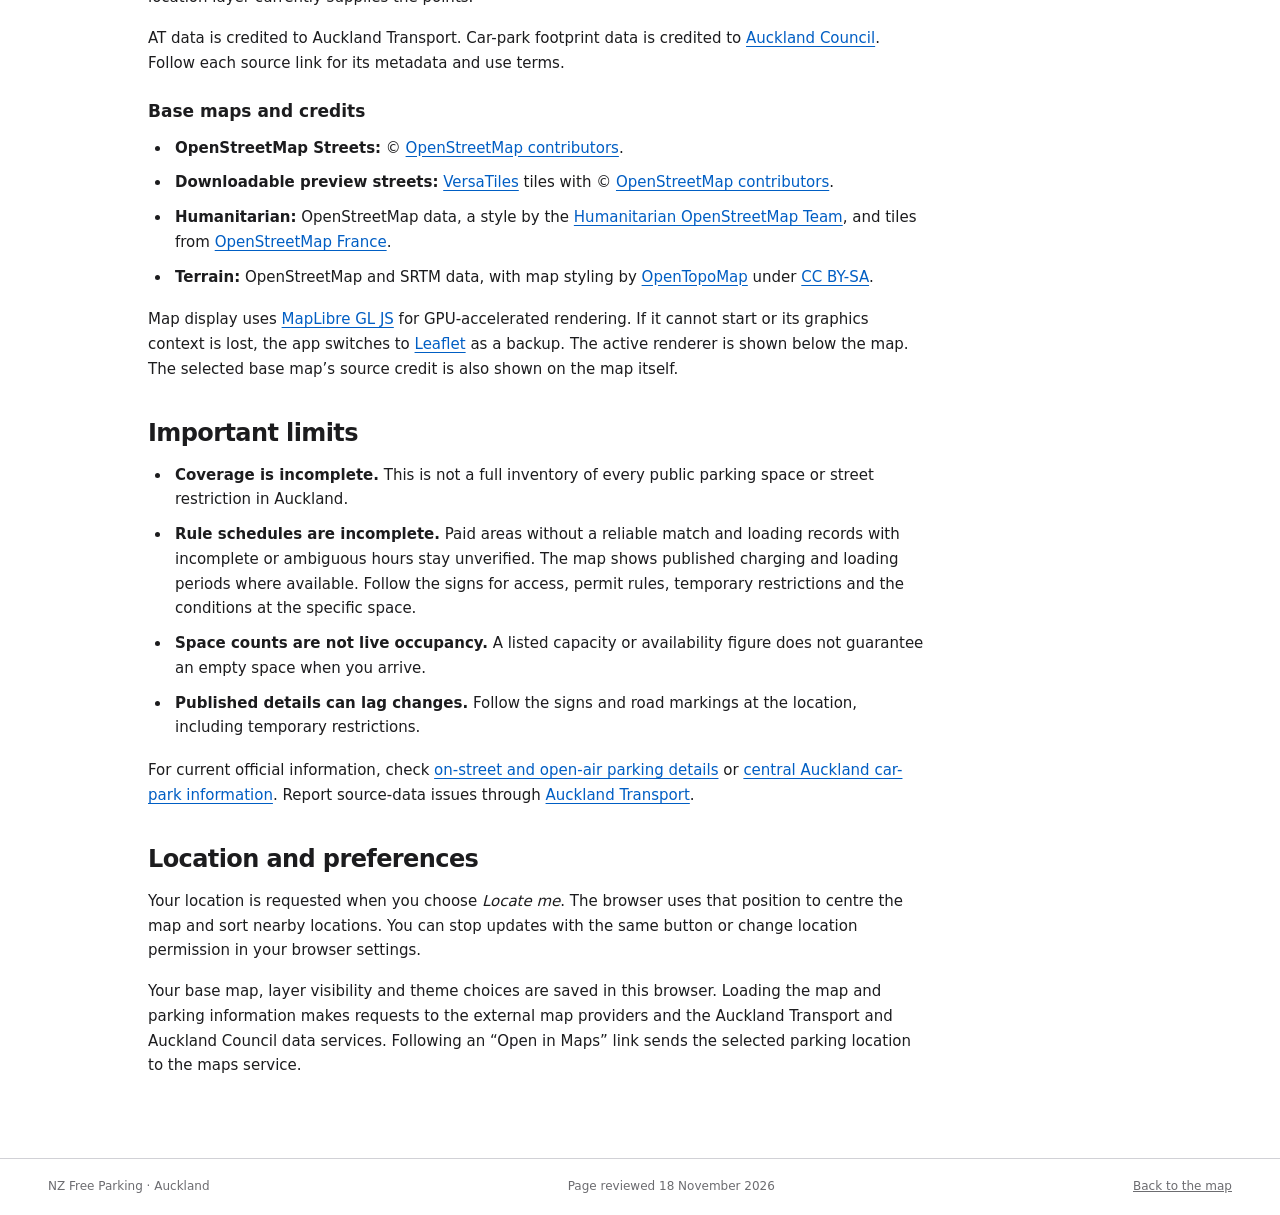
==== commit ffd0da46: "Show Auckland parking restrictions by local time" ====
--- a/about.html
+++ b/about.html
@@ -57,11 +57,13 @@
 
     <section id="colours" aria-labelledby="colours-heading">
       <h2 id="colours-heading">What the colours mean</h2>
-      <p>Area colours identify the source category. Point-marker colours are inferred from their published descriptions. Neither is a live check of permission or space availability.</p>
+      <p>Scheduled areas change colour using Auckland local time (NZST or NZDT). The map, list and open details update every minute. Point-marker colours use the published location descriptions.</p>
       <div class="about-table-wrap">
         <table class="about-table"><caption>Parking area colours</caption><thead><tr><th scope="col">Area</th><th scope="col">What it establishes</th></tr></thead><tbody>
-          <tr><th scope="row">Red: paid zone</th><td>An official AT payment-zone polygon. Rates and charging hours are not provided by this layer.</td></tr>
-          <tr><th scope="row">Orange: loading zone</th><td>An official loading-zone polygon. Details show available restriction and operating-time fields. Incomplete schedules, including “At All Other Times”, need signage context.</td></tr>
+          <tr><th scope="row">Red: paid now</th><td>Published charging hours are in effect for this payment zone.</td></tr>
+          <tr><th scope="row">Green: no charge under published hours</th><td>Published charging hours are over or have yet to begin. Check the space for other restrictions.</td></tr>
+          <tr><th scope="row">Orange: loading restriction active</th><td>The listed loading restriction is in effect. Check the signs for vehicle eligibility and time limits.</td></tr>
+          <tr><th scope="row">Grey: hours unverified or loading inactive</th><td>Open the details to see whether the schedule could be verified or the loading restriction is outside its published hours.</td></tr>
           <tr><th scope="row">Grey-blue: car-park footprint</th><td>A Council surface asset classified as Carpark and marked valid/public in the published data. This data flag does not establish parking access, fees or permitted hours.</td></tr>
         </tbody></table>
       </div>
@@ -72,8 +74,7 @@
           <tbody>
             <tr><th scope="row"><span class="about-key"><span class="about-dot about-dot-green" aria-hidden="true"></span>Free now</span></th><td>The source text indicates free parking. Confirm the signs and any access or eligibility conditions before parking.</td></tr>
             <tr><th scope="row"><span class="about-key"><span class="about-dot about-dot-blue" aria-hidden="true"></span>Time limit</span></th><td>The description mentions a limit such as P60 or P120. A time limit alone does not confirm that parking is free or open to every vehicle.</td></tr>
-            <tr><th scope="row"><span class="about-key"><span class="about-dot about-dot-red" aria-hidden="true"></span>Paid / restricted</span></th><td>The information indicates payment or a restriction. The current dataset does not provide a complete charging schedule.</td></tr>
-            <tr><th scope="row"><span class="about-key"><span class="about-dot about-dot-grey" aria-hidden="true"></span>Rules unknown</span></th><td>The description does not establish the rules clearly enough. Check the location&rsquo;s signs or official information.</td></tr>
+            <tr><th scope="row"><span class="about-key"><span class="about-dot about-dot-grey" aria-hidden="true"></span>Rules unknown</span></th><td>The description lacks clear rules or mentions payment without charging hours. Check the location&rsquo;s signs or official information.</td></tr>
           </tbody>
         </table>
       </div>
@@ -85,7 +86,8 @@
       <p>The map queries <a data-parking-source href="https://services2.arcgis.com/JkPEgZJGxhSjYOo0/arcgis/rest/services/ParkingService/FeatureServer/1">Auckland Transport&rsquo;s Car Parking service</a>, linked from the <a href="https://catalogue.data.govt.nz/dataset/car-parking60">data.govt.nz catalogue</a>. It includes location points, descriptions, addresses and some space counts. The published dataset is licensed under <a href="https://creativecommons.org/licenses/by/4.0/">Creative Commons Attribution 4.0</a>.</p>
       <p>The app fetches parking data on opening and every <strong><span id="refresh-minutes">15</span> minutes</strong> while running. The &ldquo;Updated&rdquo; time records a fetch attempt, not when the council last checked a location. A source-failure message means that attempt did not fully succeed, and earlier data may remain visible.</p>
       <h3>Official parking prices and hours</h3>
-      <p>Visit <a href="https://at.govt.nz/driving-and-parking/find-parking/parking-in-central-auckland/open-air-car-parks">Auckland Transport: on-street and open-air parking</a> for published charging schedules, operating details and car-park information. This is an important companion to the location data shown on this map.</p>
+      <p>The map uses charging hours from the <a href="https://at.govt.nz/driving-and-parking/find-parking/parking-in-central-auckland/open-air-car-parks">AT city-centre schedule and tariff map</a> and the <a href="https://at.govt.nz/driving-and-parking/find-parking/parking-in-north-auckland/paid-parking-takapuna">AT Takapuna schedule and tariff map</a>. Payment IDs were matched to street sections on those maps using <a href="https://services2.arcgis.com/JkPEgZJGxhSjYOo0/arcgis/rest/services/RoadingService/FeatureServer/3">AT road centrelines</a> on 21 November 2026. The charging hours and matches are maintained in the app. See <a href="https://at.govt.nz/cityparking">AT&rsquo;s city-centre parking changes</a> for updates on overnight charging.</p>
+      <p>Holiday-sensitive hours use <a href="https://www.employment.govt.nz/leave-and-holidays/public-holidays/public-holidays-and-anniversary-dates">Employment New Zealand&rsquo;s 2026 and 2027 dates</a>, including Auckland Anniversary and observed dates. Loading-zone schedules use the <a href="https://nzta.govt.nz/driving-skills/learn-to-drive/roadcode/general-road-code/about-driving/stopping-and-parking/parking-signs">NZTA public-holiday rule</a> unless the feed expressly includes holidays or gives an all-times restriction.</p>
       <h3>Official polygon overlays currently shown</h3>
       <p>These three layers are enabled by default and can be switched off individually. Polygon rings, holes and disconnected parts are preserved. Large datasets are fetched in batches to avoid service record limits. Records without drawable geometry are omitted and reported beside the parking list; the displayed layer counts include only drawable features.</p>
       <ul class="about-source-list">
@@ -93,12 +95,13 @@
         <li><a href="https://services2.arcgis.com/JkPEgZJGxhSjYOo0/arcgis/rest/services/ParkingZone/FeatureServer/1">AT Loading Zones</a> &mdash; polygon areas with restriction and operating-time fields.</li>
         <li><a href="https://services1.arcgis.com/n4yPwebTjJCmXB6W/arcgis/rest/services/Park_Structure_Hard_Surface/FeatureServer/0">Auckland Council Park Structure Hard Surface</a> &mdash; car-park surface footprints among other parks assets. A footprint does not establish fees, access or parking rules.</li>
       </ul>
-<h3>Additional source not yet shown</h3>
+      <h3>Mobility parking</h3>
       <p><a href="https://services2.arcgis.com/JkPEgZJGxhSjYOo0/arcgis/rest/services/MobilityParkingPublic/FeatureServer/0">AT Mobility Parking Facilities</a> offers more structured mobility restrictions. The separate Car Parking location layer currently supplies the points.</p>
       <p>AT data is credited to Auckland Transport. Car-park footprint data is credited to <a href="https://www.arcgis.com/home/item.html?id=38e5f3e00b7d447ca57d38316877c059">Auckland Council</a>. Follow each source link for its metadata and use terms.</p>
       <h3>Base maps and credits</h3>
       <ul class="about-source-list">
         <li><strong>OpenStreetMap Streets:</strong> &copy; <a href="https://www.openstreetmap.org/copyright">OpenStreetMap contributors</a>.</li>
+        <li><strong>Downloadable preview streets:</strong> <a href="https://versatiles.org/">VersaTiles</a> tiles with &copy; <a href="https://www.openstreetmap.org/copyright">OpenStreetMap contributors</a>.</li>
         <li><strong>Humanitarian:</strong> OpenStreetMap data, a style by the <a href="https://www.hotosm.org/">Humanitarian OpenStreetMap Team</a>, and tiles from <a href="https://www.openstreetmap.fr/">OpenStreetMap France</a>.</li>
         <li><strong>Terrain:</strong> OpenStreetMap and SRTM data, with map styling by <a href="https://opentopomap.org/about">OpenTopoMap</a> under <a href="https://creativecommons.org/licenses/by-sa/3.0/">CC BY-SA</a>.</li>
       </ul>
@@ -109,7 +112,7 @@
       <h2 id="limitations-heading">Important limits</h2>
       <ul class="about-source-list">
         <li><strong>Coverage is incomplete.</strong> This is not a full inventory of every public parking space or street restriction in Auckland.</li>
-        <li><strong>Rule schedules are incomplete.</strong> Location-point labels are inferred from descriptions. Loading zones have some schedule fields, but the combined sources do not provide a complete schedule of prices, permitted hours, holidays or temporary restrictions. A colour cannot confirm the rule for a particular moment.</li>
+        <li><strong>Rule schedules are incomplete.</strong> Paid areas without a reliable match and loading records with incomplete or ambiguous hours stay unverified. The map shows published charging and loading periods where available. Follow the signs for access, permit rules, temporary restrictions and the conditions at the specific space.</li>
         <li><strong>Space counts are not live occupancy.</strong> A listed capacity or availability figure does not guarantee an empty space when you arrive.</li>
         <li><strong>Published details can lag changes.</strong> Follow the signs and road markings at the location, including temporary restrictions.</li>
       </ul>
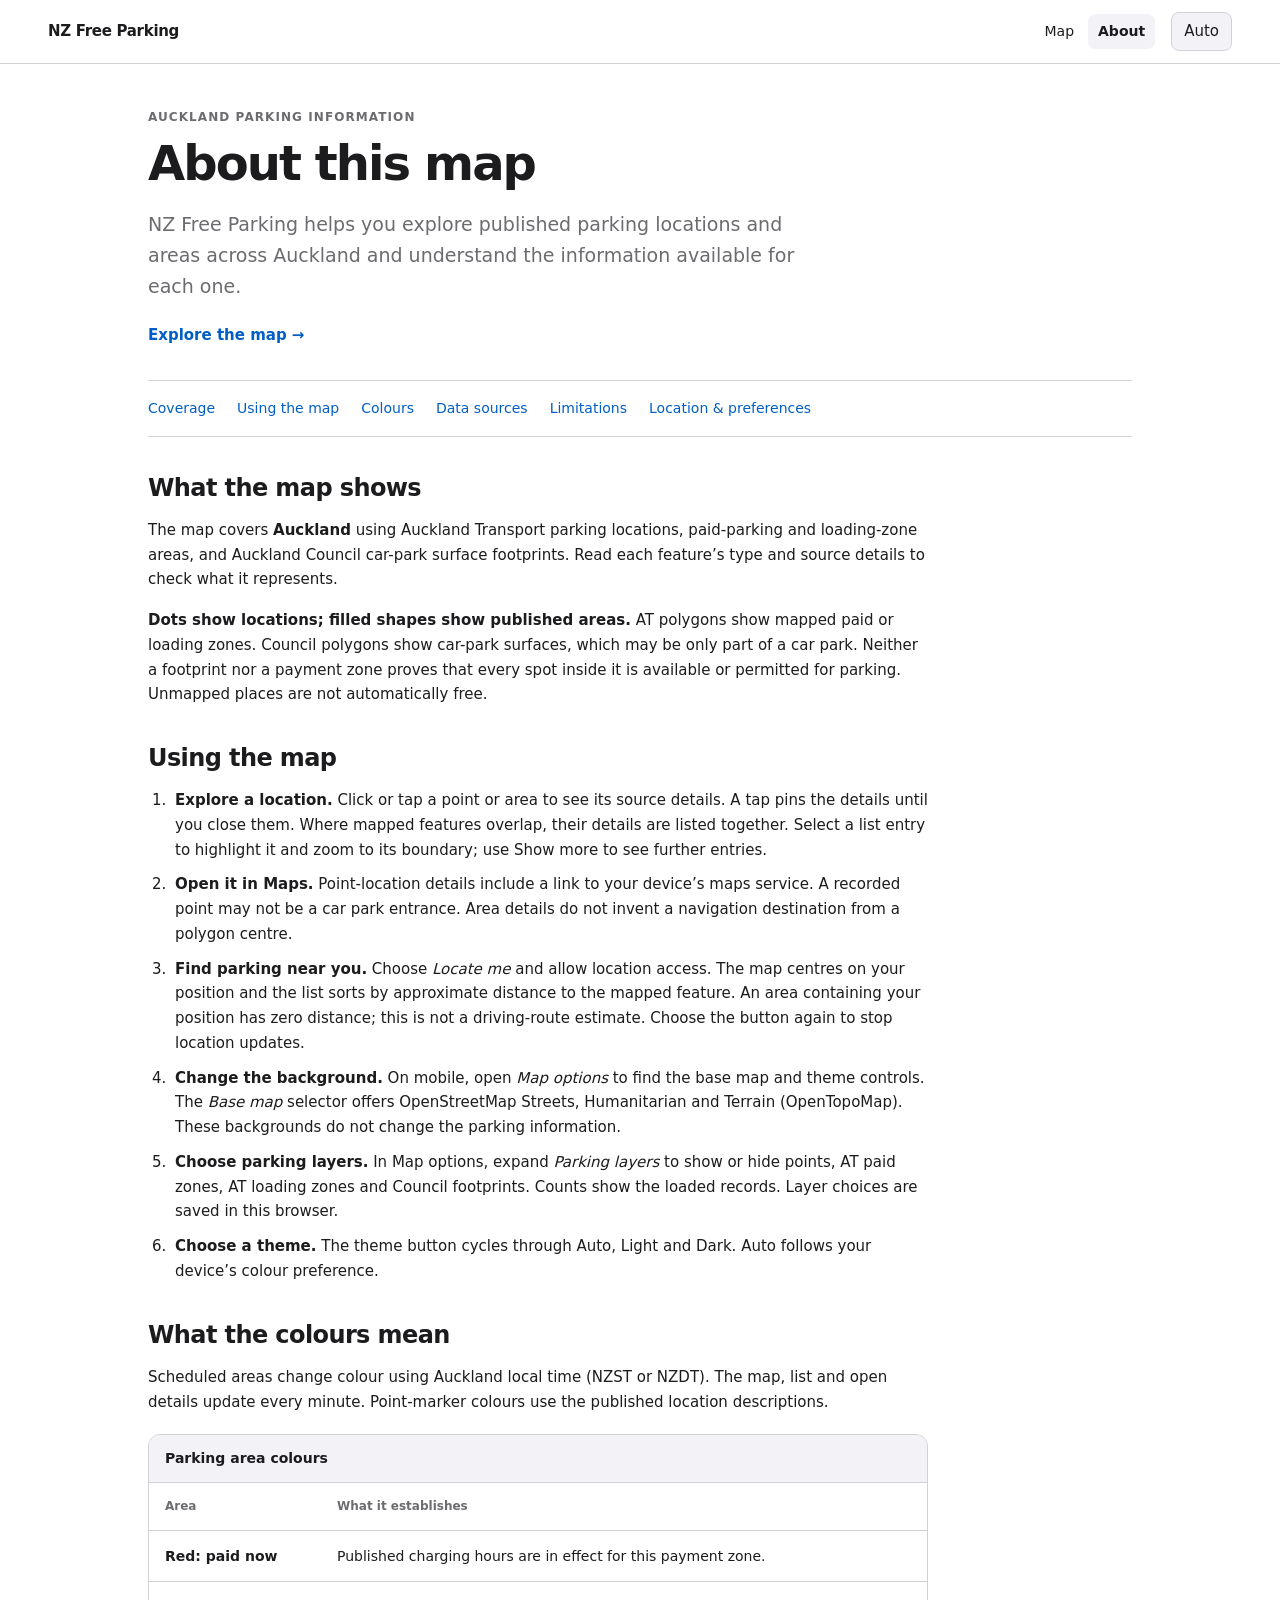
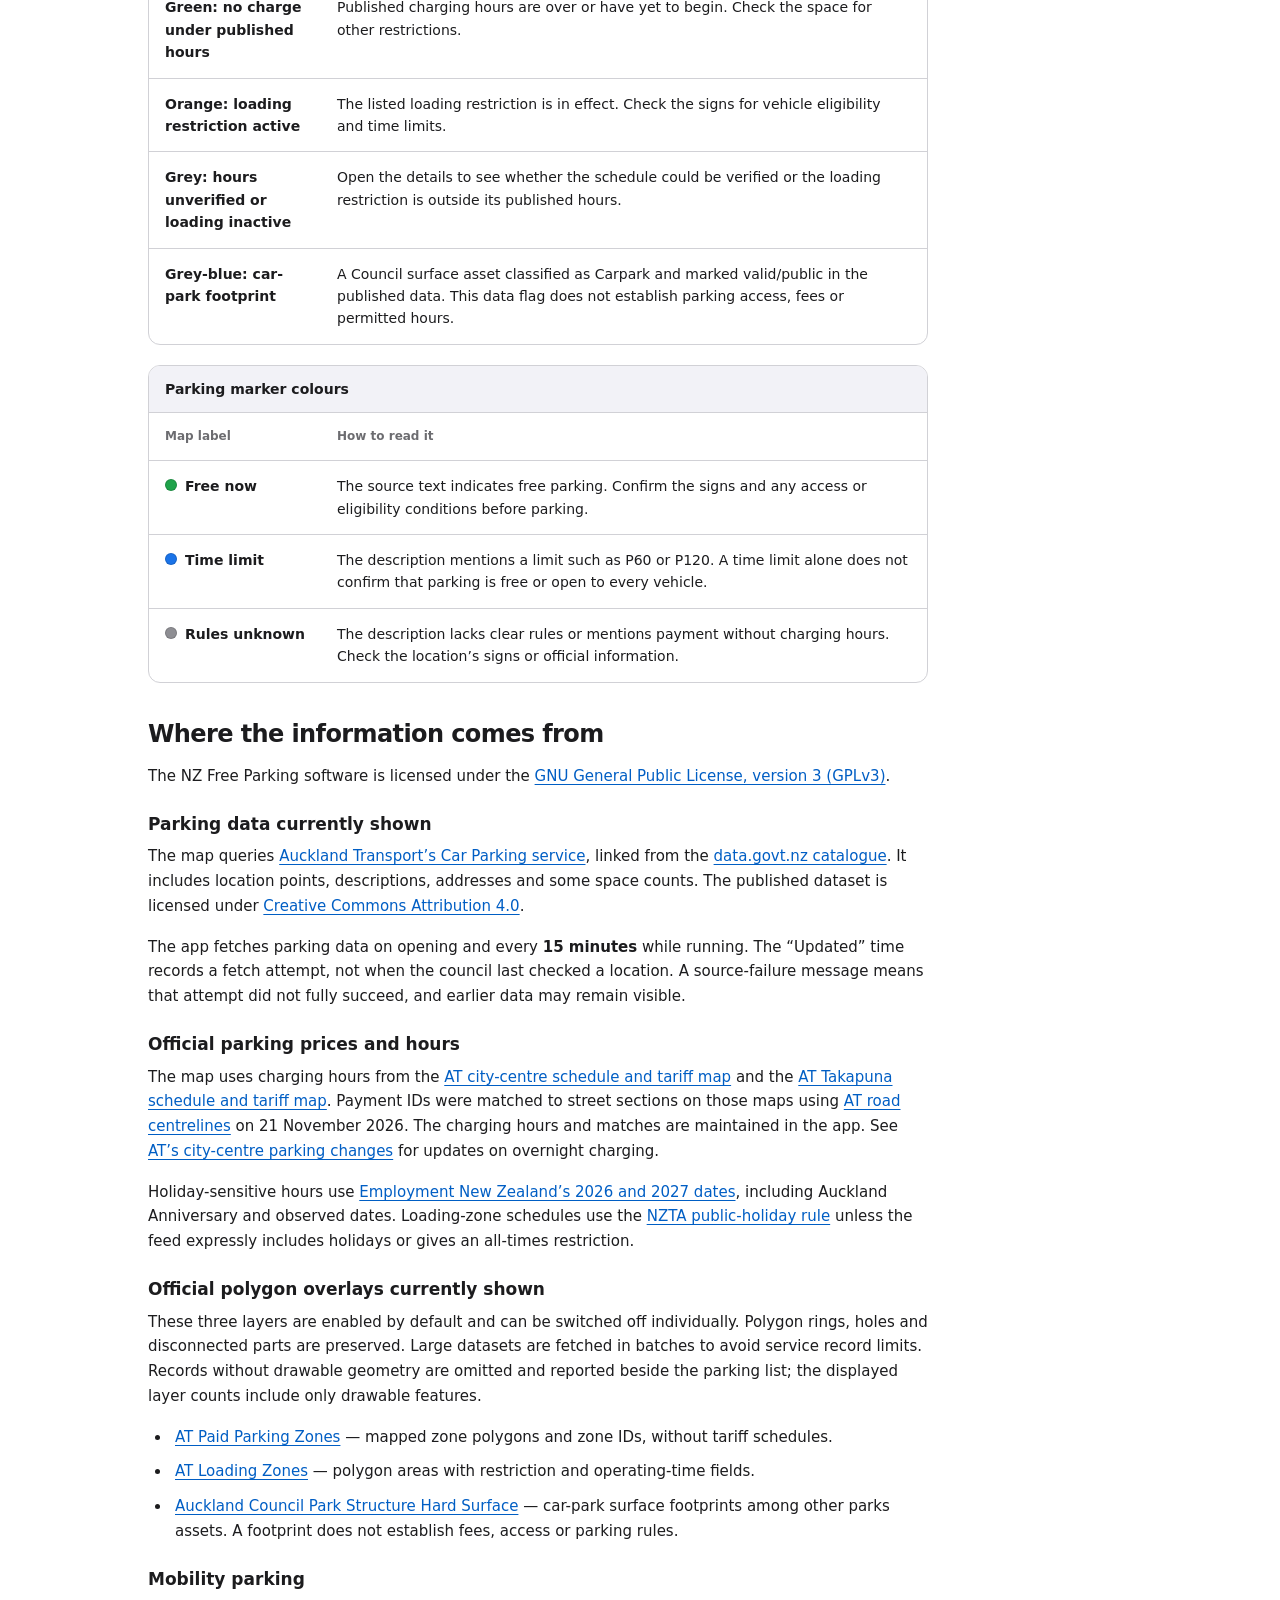
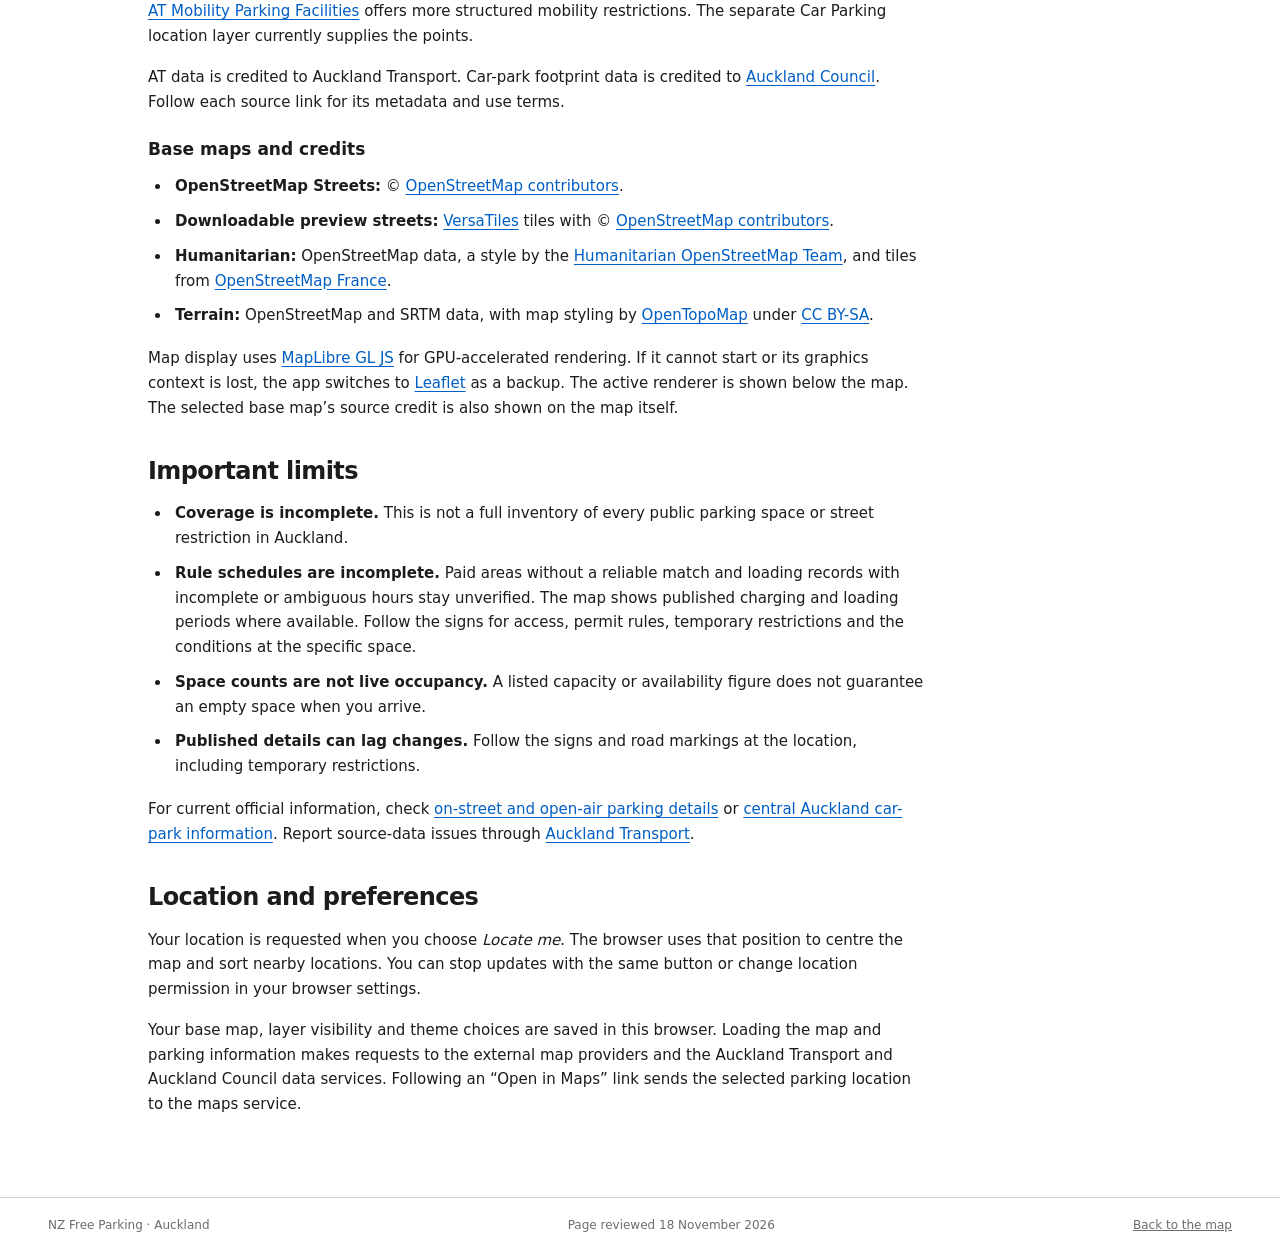
==== commit eaf4be9f: "Add GPLv3 licence notices to site pages" ====
--- a/about.html
+++ b/about.html
@@ -82,6 +82,7 @@
 
     <section id="data-sources" aria-labelledby="sources-heading">
       <h2 id="sources-heading">Where the information comes from</h2>
+      <p>The NZ Free Parking software is licensed under the <a href="https://www.gnu.org/licenses/gpl-3.0.html">GNU General Public License, version 3 (GPLv3)</a>.</p>
       <h3>Parking data currently shown</h3>
       <p>The map queries <a data-parking-source href="https://services2.arcgis.com/JkPEgZJGxhSjYOo0/arcgis/rest/services/ParkingService/FeatureServer/1">Auckland Transport&rsquo;s Car Parking service</a>, linked from the <a href="https://catalogue.data.govt.nz/dataset/car-parking60">data.govt.nz catalogue</a>. It includes location points, descriptions, addresses and some space counts. The published dataset is licensed under <a href="https://creativecommons.org/licenses/by/4.0/">Creative Commons Attribution 4.0</a>.</p>
       <p>The app fetches parking data on opening and every <strong><span id="refresh-minutes">15</span> minutes</strong> while running. The &ldquo;Updated&rdquo; time records a fetch attempt, not when the council last checked a location. A source-failure message means that attempt did not fully succeed, and earlier data may remain visible.</p>
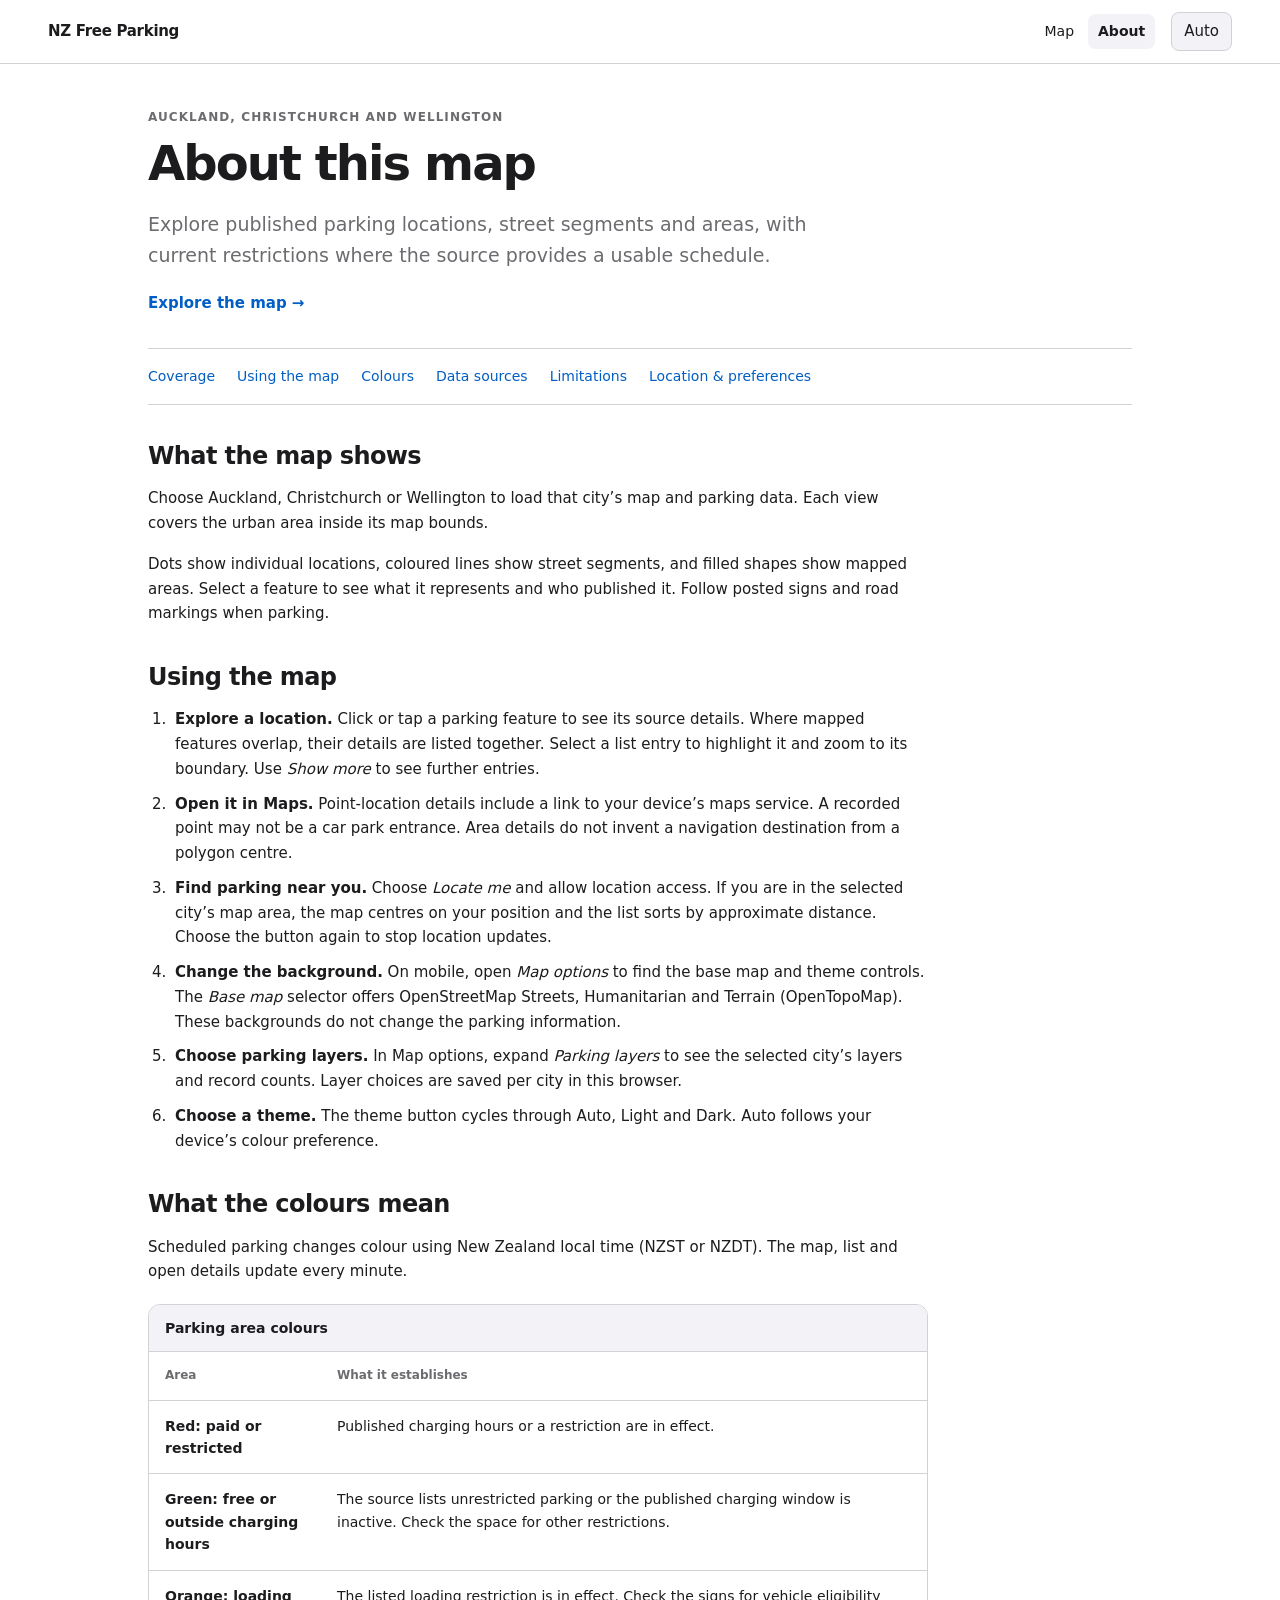
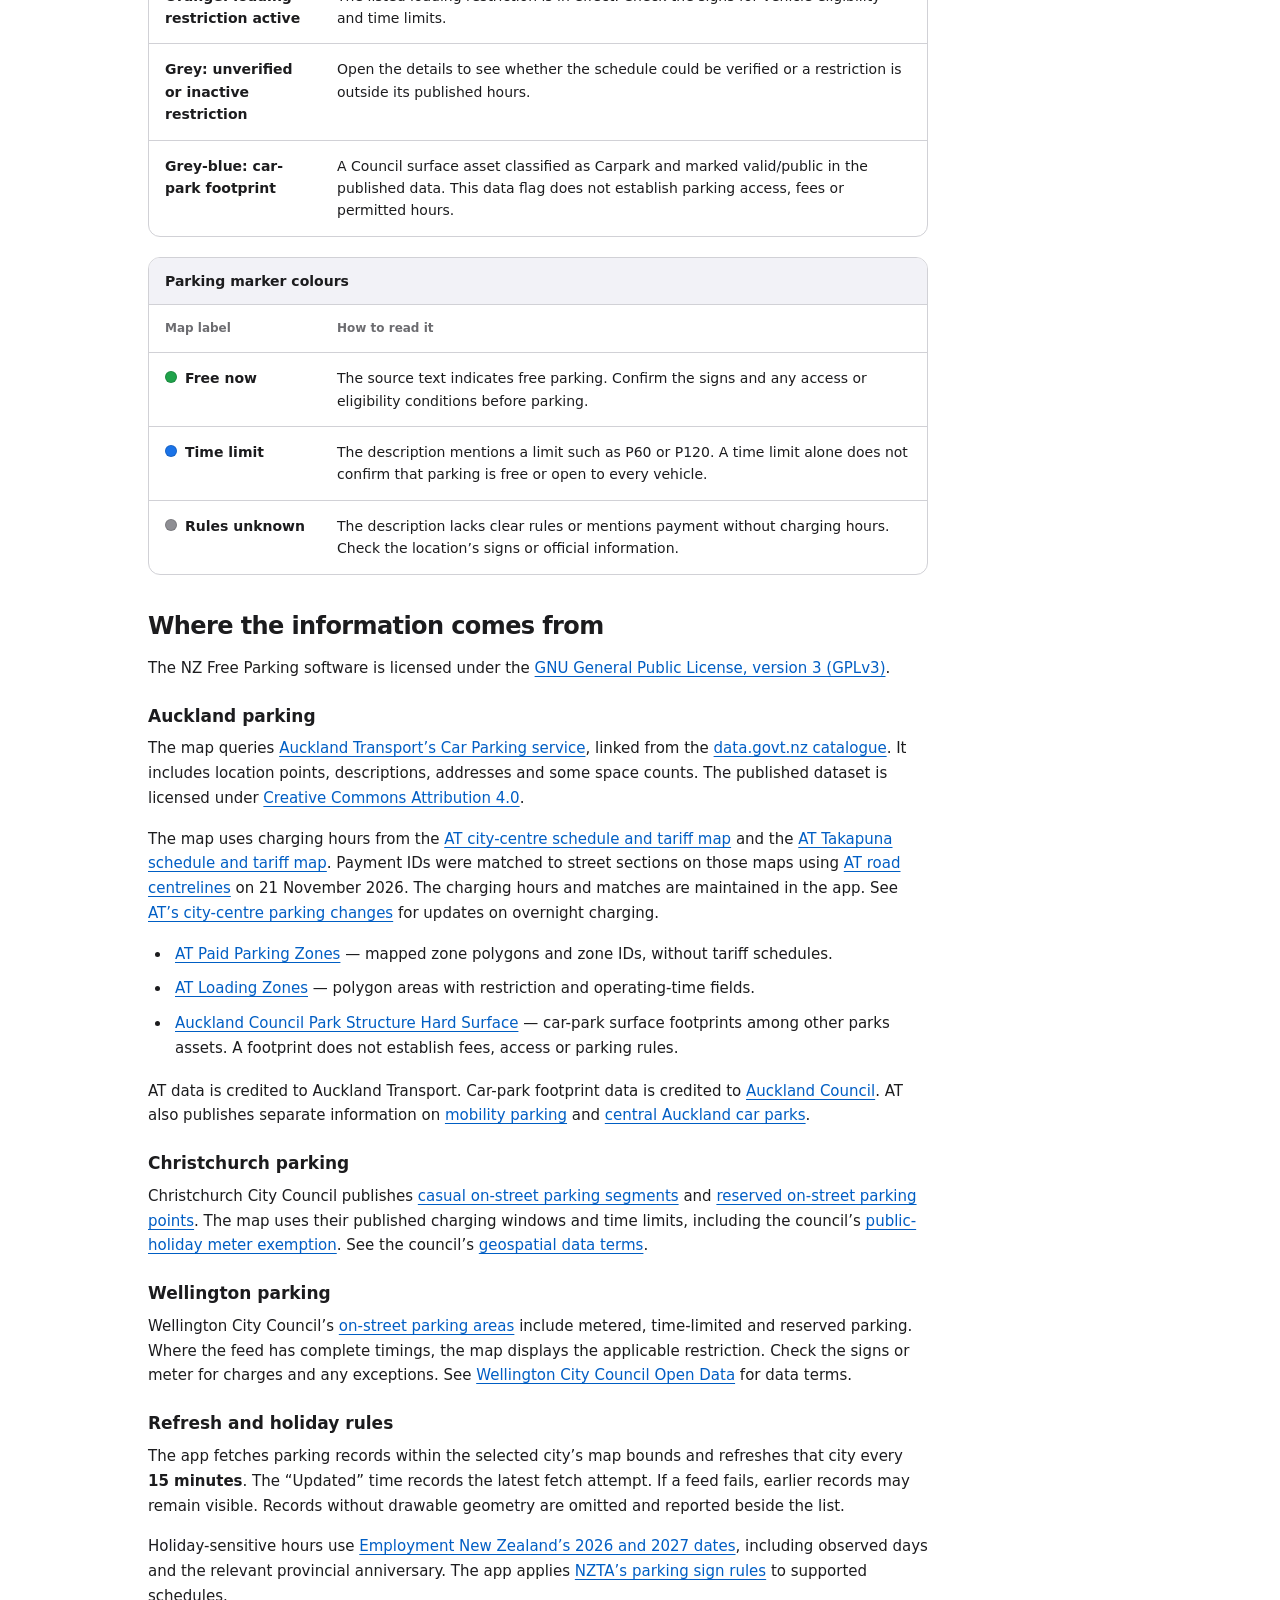
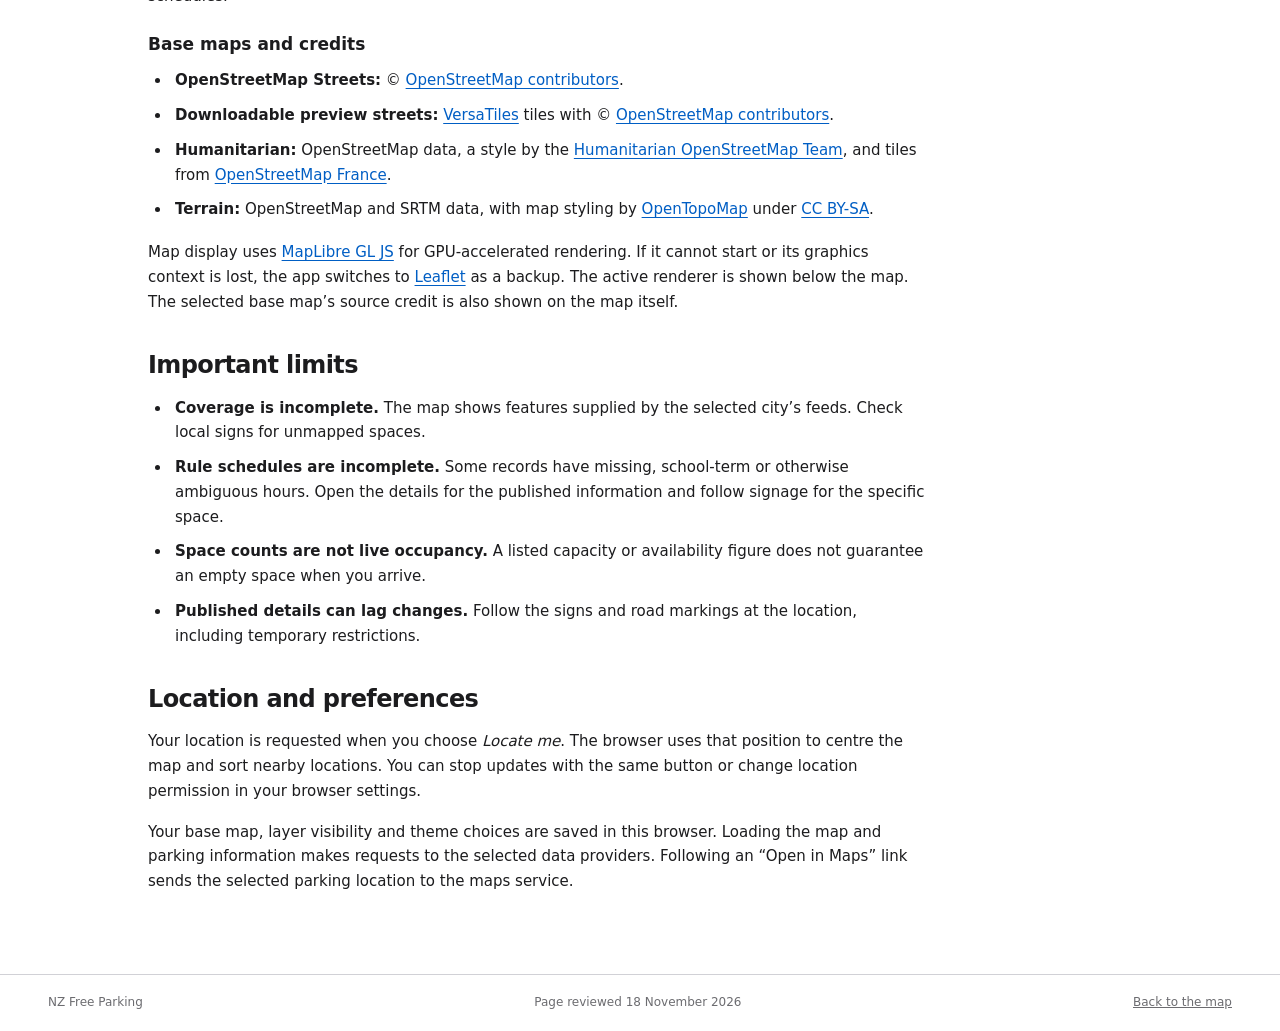
==== commit 67f6134f: "Add Christchurch and Wellington parking maps" ====
--- a/about.html
+++ b/about.html
@@ -4,7 +4,7 @@
 <meta charset="utf-8">
 <meta name="viewport" content="width=device-width,initial-scale=1,viewport-fit=cover">
 <meta name="color-scheme" content="light dark">
-<meta name="description" content="How to use NZ Free Parking, understand parking colours, and check the sources and limits of Auckland parking information.">
+<meta name="description" content="Parking maps and official data sources for Auckland, Christchurch and Wellington.">
 <title>About | NZ Free Parking</title>
 <link rel="stylesheet" href="css/styles.css">
 <link rel="stylesheet" href="css/about.css">
@@ -21,9 +21,9 @@
 </header>
 <main class="about-main" id="about-content">
   <div class="about-intro">
-    <p class="about-eyebrow">Auckland parking information</p>
+    <p class="about-eyebrow">Auckland, Christchurch and Wellington</p>
     <h1>About this map</h1>
-    <p class="about-lead">NZ Free Parking helps you explore published parking locations and areas across Auckland and understand the information available for each one.</p>
+    <p class="about-lead">Explore published parking locations, street segments and areas, with current restrictions where the source provides a usable schedule.</p>
     <a class="about-map-link" href="index.html">Explore the map <span aria-hidden="true">&rarr;</span></a>
   </div>
 
@@ -39,31 +39,31 @@
   <div class="about-content">
     <section id="coverage" aria-labelledby="coverage-heading">
       <h2 id="coverage-heading">What the map shows</h2>
-      <p>The map covers <strong>Auckland</strong> using Auckland Transport parking locations, paid-parking and loading-zone areas, and Auckland Council car-park surface footprints. Read each feature&rsquo;s type and source details to check what it represents.</p>
-      <p><strong>Dots show locations; filled shapes show published areas.</strong> AT polygons show mapped paid or loading zones. Council polygons show car-park surfaces, which may be only part of a car park. Neither a footprint nor a payment zone proves that every spot inside it is available or permitted for parking. Unmapped places are not automatically free.</p>
+      <p>Choose Auckland, Christchurch or Wellington to load that city&rsquo;s map and parking data. Each view covers the urban area inside its map bounds.</p>
+      <p>Dots show individual locations, coloured lines show street segments, and filled shapes show mapped areas. Select a feature to see what it represents and who published it. Follow posted signs and road markings when parking.</p>
     </section>
 
     <section id="using-the-map" aria-labelledby="using-heading">
       <h2 id="using-heading">Using the map</h2>
       <ol class="about-steps">
-        <li><strong>Explore a location.</strong> Click or tap a point or area to see its source details. A tap pins the details until you close them. Where mapped features overlap, their details are listed together. Select a list entry to highlight it and zoom to its boundary; use Show more to see further entries.</li>
+        <li><strong>Explore a location.</strong> Click or tap a parking feature to see its source details. Where mapped features overlap, their details are listed together. Select a list entry to highlight it and zoom to its boundary. Use <em>Show more</em> to see further entries.</li>
         <li><strong>Open it in Maps.</strong> Point-location details include a link to your device&rsquo;s maps service. A recorded point may not be a car park entrance. Area details do not invent a navigation destination from a polygon centre.</li>
-        <li><strong>Find parking near you.</strong> Choose <em>Locate me</em> and allow location access. The map centres on your position and the list sorts by approximate distance to the mapped feature. An area containing your position has zero distance; this is not a driving-route estimate. Choose the button again to stop location updates.</li>
+        <li><strong>Find parking near you.</strong> Choose <em>Locate me</em> and allow location access. If you are in the selected city&rsquo;s map area, the map centres on your position and the list sorts by approximate distance. Choose the button again to stop location updates.</li>
         <li><strong>Change the background.</strong> On mobile, open <em>Map options</em> to find the base map and theme controls. The <em>Base map</em> selector offers OpenStreetMap Streets, Humanitarian and Terrain (OpenTopoMap). These backgrounds do not change the parking information.</li>
-        <li><strong>Choose parking layers.</strong> In Map options, expand <em>Parking layers</em> to show or hide points, AT paid zones, AT loading zones and Council footprints. Counts show the loaded records. Layer choices are saved in this browser.</li>
+        <li><strong>Choose parking layers.</strong> In Map options, expand <em>Parking layers</em> to see the selected city&rsquo;s layers and record counts. Layer choices are saved per city in this browser.</li>
         <li><strong>Choose a theme.</strong> The theme button cycles through Auto, Light and Dark. Auto follows your device&rsquo;s colour preference.</li>
       </ol>
     </section>
 
     <section id="colours" aria-labelledby="colours-heading">
       <h2 id="colours-heading">What the colours mean</h2>
-      <p>Scheduled areas change colour using Auckland local time (NZST or NZDT). The map, list and open details update every minute. Point-marker colours use the published location descriptions.</p>
+      <p>Scheduled parking changes colour using New Zealand local time (NZST or NZDT). The map, list and open details update every minute.</p>
       <div class="about-table-wrap">
         <table class="about-table"><caption>Parking area colours</caption><thead><tr><th scope="col">Area</th><th scope="col">What it establishes</th></tr></thead><tbody>
-          <tr><th scope="row">Red: paid now</th><td>Published charging hours are in effect for this payment zone.</td></tr>
-          <tr><th scope="row">Green: no charge under published hours</th><td>Published charging hours are over or have yet to begin. Check the space for other restrictions.</td></tr>
+          <tr><th scope="row">Red: paid or restricted</th><td>Published charging hours or a restriction are in effect.</td></tr>
+          <tr><th scope="row">Green: free or outside charging hours</th><td>The source lists unrestricted parking or the published charging window is inactive. Check the space for other restrictions.</td></tr>
           <tr><th scope="row">Orange: loading restriction active</th><td>The listed loading restriction is in effect. Check the signs for vehicle eligibility and time limits.</td></tr>
-          <tr><th scope="row">Grey: hours unverified or loading inactive</th><td>Open the details to see whether the schedule could be verified or the loading restriction is outside its published hours.</td></tr>
+          <tr><th scope="row">Grey: unverified or inactive restriction</th><td>Open the details to see whether the schedule could be verified or a restriction is outside its published hours.</td></tr>
           <tr><th scope="row">Grey-blue: car-park footprint</th><td>A Council surface asset classified as Carpark and marked valid/public in the published data. This data flag does not establish parking access, fees or permitted hours.</td></tr>
         </tbody></table>
       </div>
@@ -83,22 +83,22 @@
     <section id="data-sources" aria-labelledby="sources-heading">
       <h2 id="sources-heading">Where the information comes from</h2>
       <p>The NZ Free Parking software is licensed under the <a href="https://www.gnu.org/licenses/gpl-3.0.html">GNU General Public License, version 3 (GPLv3)</a>.</p>
-      <h3>Parking data currently shown</h3>
+      <h3>Auckland parking</h3>
       <p>The map queries <a data-parking-source href="https://services2.arcgis.com/JkPEgZJGxhSjYOo0/arcgis/rest/services/ParkingService/FeatureServer/1">Auckland Transport&rsquo;s Car Parking service</a>, linked from the <a href="https://catalogue.data.govt.nz/dataset/car-parking60">data.govt.nz catalogue</a>. It includes location points, descriptions, addresses and some space counts. The published dataset is licensed under <a href="https://creativecommons.org/licenses/by/4.0/">Creative Commons Attribution 4.0</a>.</p>
-      <p>The app fetches parking data on opening and every <strong><span id="refresh-minutes">15</span> minutes</strong> while running. The &ldquo;Updated&rdquo; time records a fetch attempt, not when the council last checked a location. A source-failure message means that attempt did not fully succeed, and earlier data may remain visible.</p>
-      <h3>Official parking prices and hours</h3>
       <p>The map uses charging hours from the <a href="https://at.govt.nz/driving-and-parking/find-parking/parking-in-central-auckland/open-air-car-parks">AT city-centre schedule and tariff map</a> and the <a href="https://at.govt.nz/driving-and-parking/find-parking/parking-in-north-auckland/paid-parking-takapuna">AT Takapuna schedule and tariff map</a>. Payment IDs were matched to street sections on those maps using <a href="https://services2.arcgis.com/JkPEgZJGxhSjYOo0/arcgis/rest/services/RoadingService/FeatureServer/3">AT road centrelines</a> on 21 November 2026. The charging hours and matches are maintained in the app. See <a href="https://at.govt.nz/cityparking">AT&rsquo;s city-centre parking changes</a> for updates on overnight charging.</p>
-      <p>Holiday-sensitive hours use <a href="https://www.employment.govt.nz/leave-and-holidays/public-holidays/public-holidays-and-anniversary-dates">Employment New Zealand&rsquo;s 2026 and 2027 dates</a>, including Auckland Anniversary and observed dates. Loading-zone schedules use the <a href="https://nzta.govt.nz/driving-skills/learn-to-drive/roadcode/general-road-code/about-driving/stopping-and-parking/parking-signs">NZTA public-holiday rule</a> unless the feed expressly includes holidays or gives an all-times restriction.</p>
-      <h3>Official polygon overlays currently shown</h3>
-      <p>These three layers are enabled by default and can be switched off individually. Polygon rings, holes and disconnected parts are preserved. Large datasets are fetched in batches to avoid service record limits. Records without drawable geometry are omitted and reported beside the parking list; the displayed layer counts include only drawable features.</p>
       <ul class="about-source-list">
         <li><a href="https://services2.arcgis.com/JkPEgZJGxhSjYOo0/arcgis/rest/services/ParkingZone/FeatureServer/3">AT Paid Parking Zones</a> &mdash; mapped zone polygons and zone IDs, without tariff schedules.</li>
         <li><a href="https://services2.arcgis.com/JkPEgZJGxhSjYOo0/arcgis/rest/services/ParkingZone/FeatureServer/1">AT Loading Zones</a> &mdash; polygon areas with restriction and operating-time fields.</li>
         <li><a href="https://services1.arcgis.com/n4yPwebTjJCmXB6W/arcgis/rest/services/Park_Structure_Hard_Surface/FeatureServer/0">Auckland Council Park Structure Hard Surface</a> &mdash; car-park surface footprints among other parks assets. A footprint does not establish fees, access or parking rules.</li>
       </ul>
-      <h3>Mobility parking</h3>
-      <p><a href="https://services2.arcgis.com/JkPEgZJGxhSjYOo0/arcgis/rest/services/MobilityParkingPublic/FeatureServer/0">AT Mobility Parking Facilities</a> offers more structured mobility restrictions. The separate Car Parking location layer currently supplies the points.</p>
-      <p>AT data is credited to Auckland Transport. Car-park footprint data is credited to <a href="https://www.arcgis.com/home/item.html?id=38e5f3e00b7d447ca57d38316877c059">Auckland Council</a>. Follow each source link for its metadata and use terms.</p>
+      <p>AT data is credited to Auckland Transport. Car-park footprint data is credited to <a href="https://www.arcgis.com/home/item.html?id=38e5f3e00b7d447ca57d38316877c059">Auckland Council</a>. AT also publishes separate information on <a href="https://services2.arcgis.com/JkPEgZJGxhSjYOo0/arcgis/rest/services/MobilityParkingPublic/FeatureServer/0">mobility parking</a> and <a href="https://at.govt.nz/driving-and-parking/find-parking/parking-in-central-auckland">central Auckland car parks</a>.</p>
+      <h3>Christchurch parking</h3>
+      <p>Christchurch City Council publishes <a href="https://gis.ccc.govt.nz/server/rest/services/OpenData/Road/FeatureServer/10">casual on-street parking segments</a> and <a href="https://gis.ccc.govt.nz/server/rest/services/OpenData/Road/FeatureServer/11">reserved on-street parking points</a>. The map uses their published charging windows and time limits, including the council&rsquo;s <a href="https://ccc.govt.nz/transport/getting-around/parking/parkingmeters">public-holiday meter exemption</a>. See the council&rsquo;s <a href="https://ccc.govt.nz/environment/land/geospatial-services">geospatial data terms</a>.</p>
+      <h3>Wellington parking</h3>
+      <p>Wellington City Council&rsquo;s <a href="https://gis.wcc.govt.nz/arcgis/rest/services/Transportation/Parking_Spaces/MapServer/0">on-street parking areas</a> include metered, time-limited and reserved parking. Where the feed has complete timings, the map displays the applicable restriction. Check the signs or meter for charges and any exceptions. See <a href="https://data-wcc.opendata.arcgis.com/">Wellington City Council Open Data</a> for data terms.</p>
+      <h3>Refresh and holiday rules</h3>
+      <p>The app fetches parking records within the selected city&rsquo;s map bounds and refreshes that city every <strong><span id="refresh-minutes">15</span> minutes</strong>. The &ldquo;Updated&rdquo; time records the latest fetch attempt. If a feed fails, earlier records may remain visible. Records without drawable geometry are omitted and reported beside the list.</p>
+      <p>Holiday-sensitive hours use <a href="https://www.employment.govt.nz/leave-and-holidays/public-holidays/public-holidays-and-anniversary-dates">Employment New Zealand&rsquo;s 2026 and 2027 dates</a>, including observed days and the relevant provincial anniversary. The app applies <a href="https://nzta.govt.nz/driving-skills/learn-to-drive/roadcode/general-road-code/about-driving/stopping-and-parking/parking-signs">NZTA&rsquo;s parking sign rules</a> to supported schedules.</p>
       <h3>Base maps and credits</h3>
       <ul class="about-source-list">
         <li><strong>OpenStreetMap Streets:</strong> &copy; <a href="https://www.openstreetmap.org/copyright">OpenStreetMap contributors</a>.</li>
@@ -112,23 +112,22 @@
     <section id="limitations" aria-labelledby="limitations-heading">
       <h2 id="limitations-heading">Important limits</h2>
       <ul class="about-source-list">
-        <li><strong>Coverage is incomplete.</strong> This is not a full inventory of every public parking space or street restriction in Auckland.</li>
-        <li><strong>Rule schedules are incomplete.</strong> Paid areas without a reliable match and loading records with incomplete or ambiguous hours stay unverified. The map shows published charging and loading periods where available. Follow the signs for access, permit rules, temporary restrictions and the conditions at the specific space.</li>
+        <li><strong>Coverage is incomplete.</strong> The map shows features supplied by the selected city&rsquo;s feeds. Check local signs for unmapped spaces.</li>
+        <li><strong>Rule schedules are incomplete.</strong> Some records have missing, school-term or otherwise ambiguous hours. Open the details for the published information and follow signage for the specific space.</li>
         <li><strong>Space counts are not live occupancy.</strong> A listed capacity or availability figure does not guarantee an empty space when you arrive.</li>
         <li><strong>Published details can lag changes.</strong> Follow the signs and road markings at the location, including temporary restrictions.</li>
       </ul>
-      <p>For current official information, check <a href="https://at.govt.nz/driving-and-parking/find-parking/parking-in-central-auckland/open-air-car-parks">on-street and open-air parking details</a> or <a href="https://at.govt.nz/driving-and-parking/find-parking/parking-in-central-auckland">central Auckland car-park information</a>. Report source-data issues through <a href="https://at.govt.nz/about-us/contact-us">Auckland Transport</a>.</p>
     </section>
 
     <section id="location-and-preferences" aria-labelledby="privacy-heading">
       <h2 id="privacy-heading">Location and preferences</h2>
       <p>Your location is requested when you choose <em>Locate me</em>. The browser uses that position to centre the map and sort nearby locations. You can stop updates with the same button or change location permission in your browser settings.</p>
-      <p>Your base map, layer visibility and theme choices are saved in this browser. Loading the map and parking information makes requests to the external map providers and the Auckland Transport and Auckland Council data services. Following an &ldquo;Open in Maps&rdquo; link sends the selected parking location to the maps service.</p>
+      <p>Your base map, layer visibility and theme choices are saved in this browser. Loading the map and parking information makes requests to the selected data providers. Following an &ldquo;Open in Maps&rdquo; link sends the selected parking location to the maps service.</p>
     </section>
   </div>
 </main>
 <footer class="about-footer">
-  <span>NZ Free Parking &middot; Auckland</span>
+  <span>NZ Free Parking</span>
   <span>Page reviewed <time datetime="2026-11-18">18 November 2026</time></span>
   <a href="index.html">Back to the map</a>
 </footer>
--- a/css/styles.css
+++ b/css/styles.css
@@ -96,6 +96,13 @@
 }
 
 .overlay-control{position:relative}
+@media(max-width:480px){
+  .map-header #cities{grid-column:1/-1}
+  .map-header #cities button{flex:1}
+  .map-header #locate{grid-column:1/3;grid-row:2;justify-self:start}
+  .map-header .map-settings{grid-row:2}
+  .map-header #updated{grid-row:3}
+}
 .overlay-control>summary{cursor:pointer;font-size:13px;padding:8px 10px;border:1px solid var(--line);border-radius:8px;background:var(--card)}
 .overlay-options{position:absolute;top:calc(100% + 8px);left:0;z-index:20;width:330px;max-width:calc(100vw - 24px);margin:0;padding:10px 12px;border:1px solid var(--line);border-radius:10px;background:var(--bg);box-shadow:0 4px 24px rgba(0,0,0,.2)}
 .overlay-options legend{font-size:12px;background:var(--bg);padding:0 4px;color:var(--mute)}
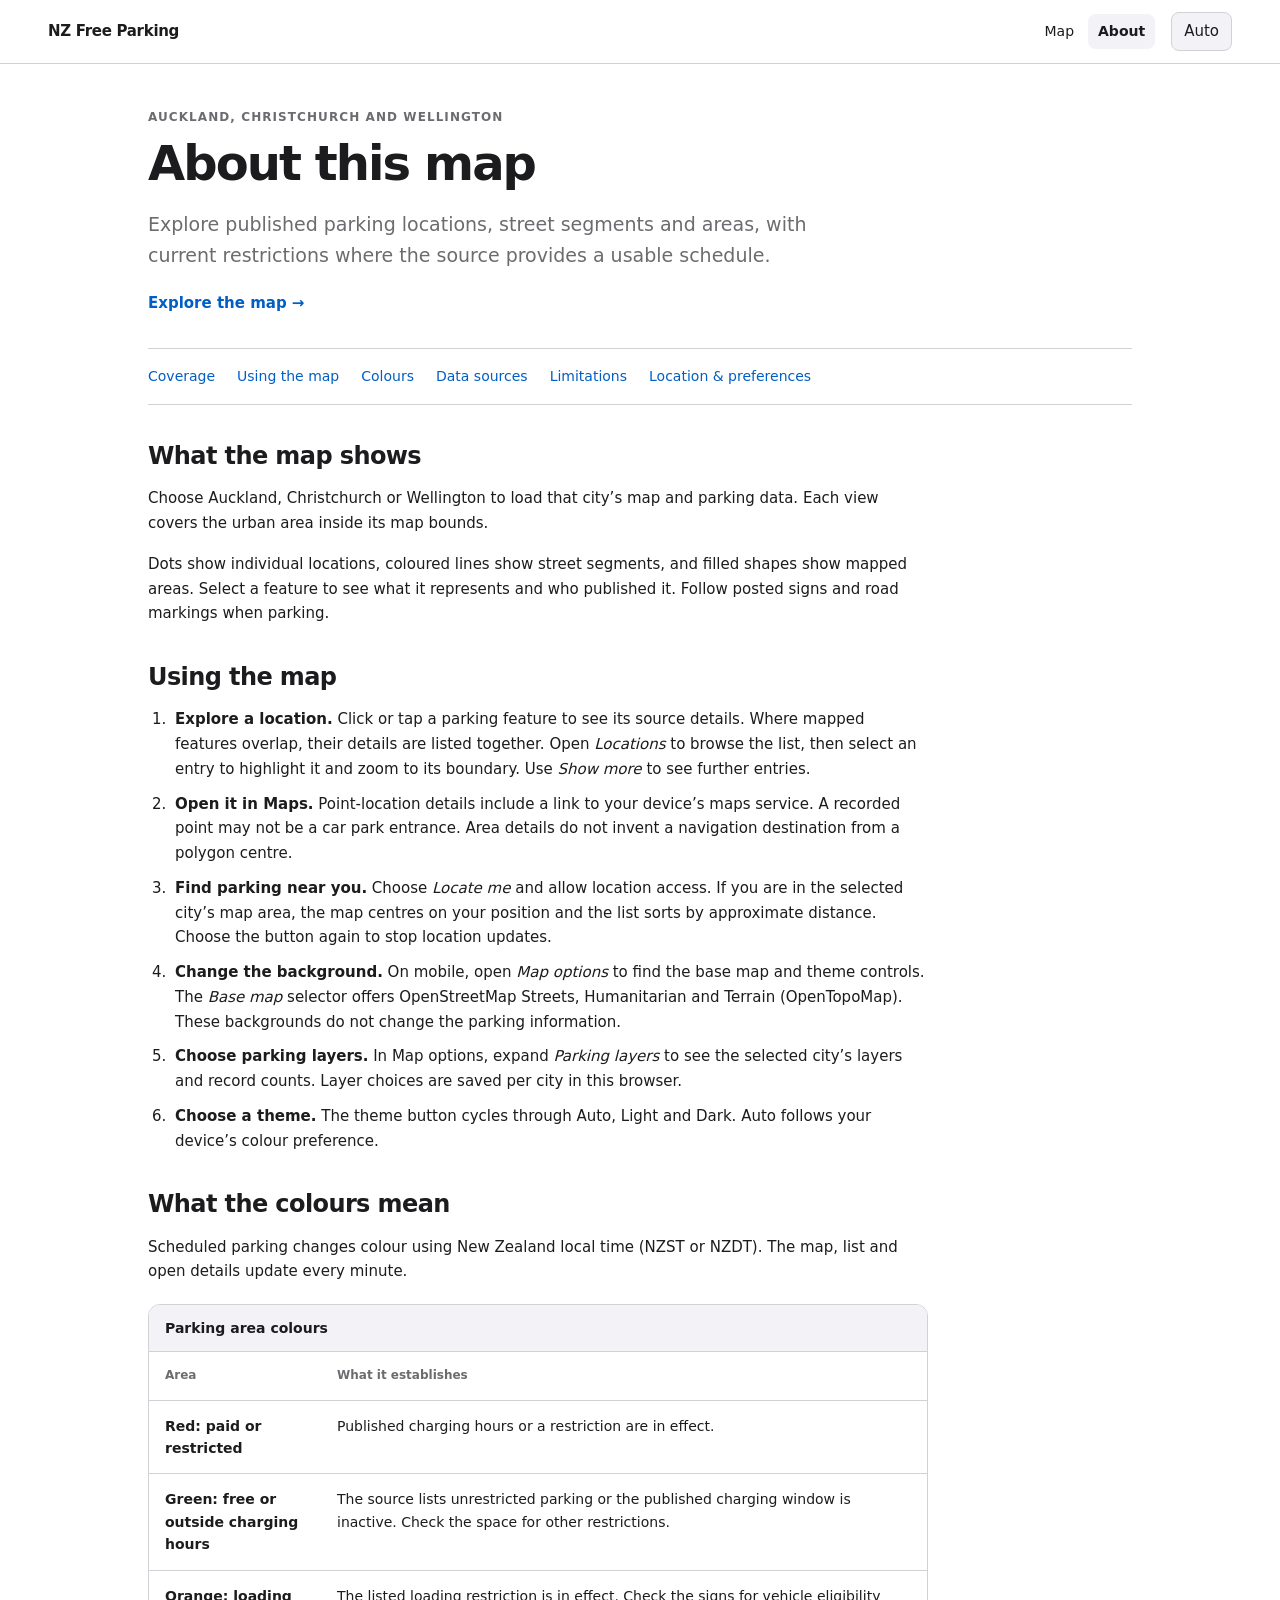
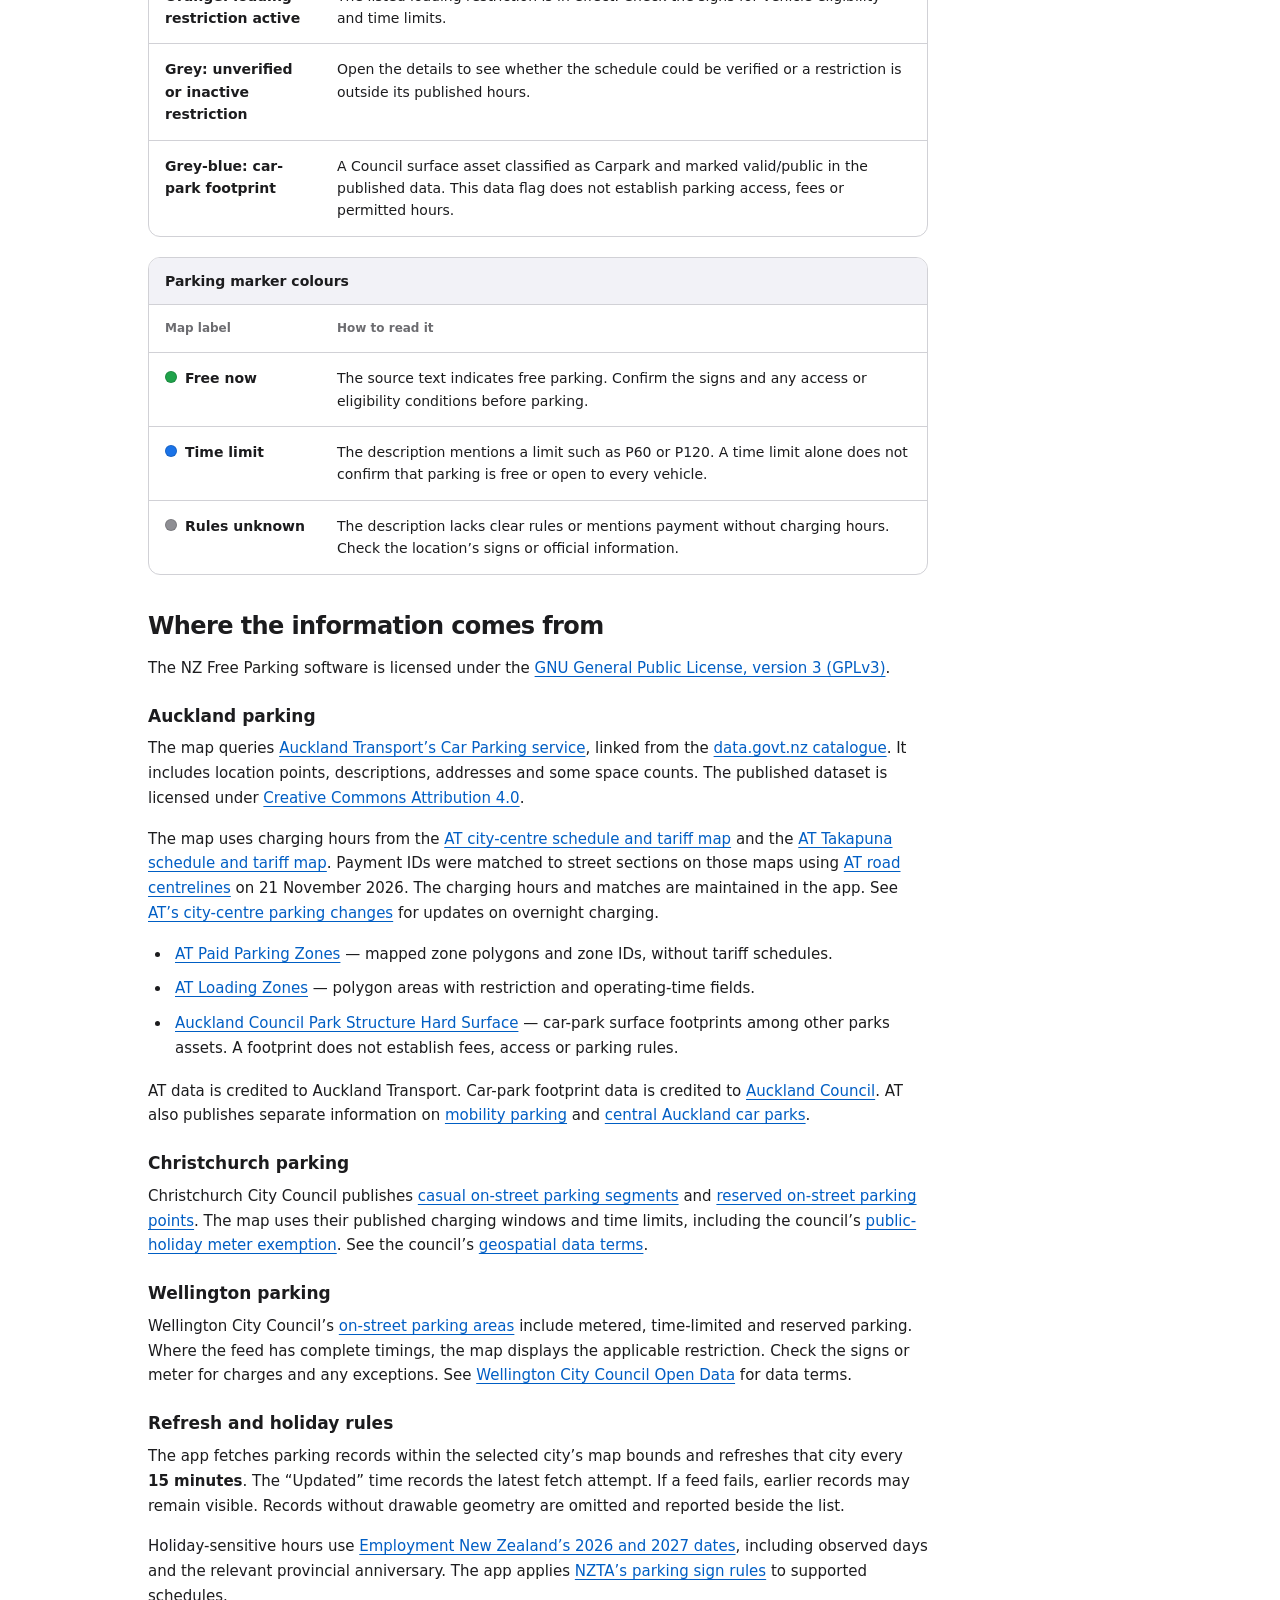
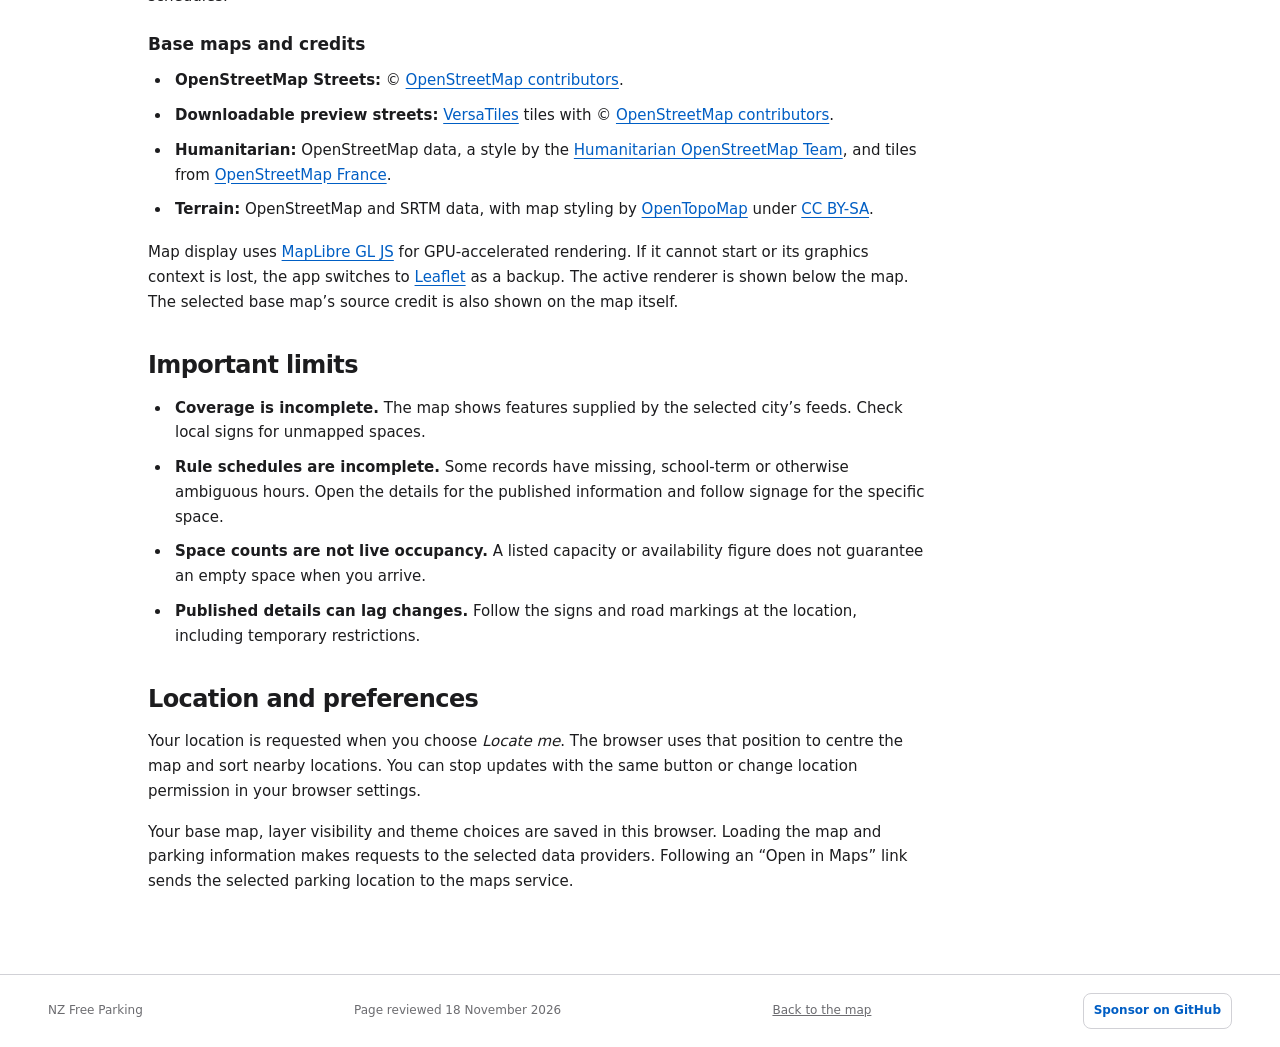
==== commit 547fe28f: "Publish static parking site updates to GitHub Pages" ====
--- a/about.html
+++ b/about.html
@@ -4,6 +4,7 @@
 <meta charset="utf-8">
 <meta name="viewport" content="width=device-width,initial-scale=1,viewport-fit=cover">
 <meta name="color-scheme" content="light dark">
+<meta name="robots" content="noindex, nosnippet">
 <meta name="description" content="Parking maps and official data sources for Auckland, Christchurch and Wellington.">
 <title>About | NZ Free Parking</title>
 <link rel="stylesheet" href="css/styles.css">
@@ -46,7 +47,7 @@
     <section id="using-the-map" aria-labelledby="using-heading">
       <h2 id="using-heading">Using the map</h2>
       <ol class="about-steps">
-        <li><strong>Explore a location.</strong> Click or tap a parking feature to see its source details. Where mapped features overlap, their details are listed together. Select a list entry to highlight it and zoom to its boundary. Use <em>Show more</em> to see further entries.</li>
+        <li><strong>Explore a location.</strong> Click or tap a parking feature to see its source details. Where mapped features overlap, their details are listed together. Open <em>Locations</em> to browse the list, then select an entry to highlight it and zoom to its boundary. Use <em>Show more</em> to see further entries.</li>
         <li><strong>Open it in Maps.</strong> Point-location details include a link to your device&rsquo;s maps service. A recorded point may not be a car park entrance. Area details do not invent a navigation destination from a polygon centre.</li>
         <li><strong>Find parking near you.</strong> Choose <em>Locate me</em> and allow location access. If you are in the selected city&rsquo;s map area, the map centres on your position and the list sorts by approximate distance. Choose the button again to stop location updates.</li>
         <li><strong>Change the background.</strong> On mobile, open <em>Map options</em> to find the base map and theme controls. The <em>Base map</em> selector offers OpenStreetMap Streets, Humanitarian and Terrain (OpenTopoMap). These backgrounds do not change the parking information.</li>
@@ -130,6 +131,7 @@
   <span>NZ Free Parking</span>
   <span>Page reviewed <time datetime="2026-11-18">18 November 2026</time></span>
   <a href="index.html">Back to the map</a>
+  <a class="sponsor-link" href="https://github.com/sponsors/omimanav" target="_blank" rel="noopener" aria-label="Sponsor NZ Free Parking on GitHub (opens in a new tab)">Sponsor on GitHub</a>
 </footer>
 <script type="module" src="js/about.js"></script>
 </body>
--- a/css/styles.css
+++ b/css/styles.css
@@ -17,12 +17,17 @@
 #map .leaflet-bar a,#map .leaflet-control-attribution{background:var(--bg);color:var(--fg)}
 #map .leaflet-control-attribution a{color:#0a84ff}
 #map .note{padding:24px;color:var(--mute)}
-#list{width:340px;overflow:auto;border-left:1px solid var(--line)}
+.map-view{position:relative}
+#list{position:absolute;inset:10px 10px 10px auto;z-index:2;width:min(340px,calc(100% - 20px));pointer-events:none}
+#list>summary{display:flex;align-items:center;gap:8px;width:max-content;min-height:44px;margin-left:auto;padding:6px 12px;background:var(--bg);color:var(--fg);border:1px solid var(--line);border-radius:8px;box-shadow:0 2px 8px rgba(0,0,0,.14);font-weight:600;cursor:pointer;list-style:none;pointer-events:auto}
+#list>summary::-webkit-details-marker{display:none}
+#list[open]>summary span{transform:rotate(180deg)}
+.locations-panel{position:absolute;inset:50px 0 auto;max-height:calc(100% - 50px);overflow:auto;overscroll-behavior:contain;background:var(--bg);border:1px solid var(--line);border-radius:10px;box-shadow:0 4px 24px rgba(0,0,0,.2);pointer-events:auto}
 .row{display:flex;align-items:center;padding:10px 12px;border-bottom:1px solid var(--line);color:inherit;text-decoration:none}
 .row small{display:block;color:var(--mute)}.empty{padding:16px;color:var(--mute)}
 #tip{position:fixed;z-index:9;max-width:250px;padding:10px 12px;background:var(--bg);color:var(--fg);border:1px solid var(--line);border-radius:10px;box-shadow:0 4px 18px rgba(0,0,0,.25)}
 #tip a{color:#0a84ff}
-@media(max-width:700px){main{flex-direction:column}#list{width:auto;max-height:36%;border:0;border-top:1px solid var(--line)}}
+@media(max-width:700px){main{flex-direction:column}}
 
 .page-nav{display:flex;gap:4px;align-items:center}
 .page-nav a{display:inline-block;padding:6px 10px;border-radius:8px;color:var(--fg);text-decoration:none;font-size:14px}
@@ -50,18 +55,22 @@
 .map-info-links{display:flex;flex-wrap:wrap;gap:6px 16px}
 .map-footer #renderer,.map-data-credit{white-space:nowrap;font-size:12px}
 .map-data-credit{display:flex;align-items:center;min-height:32px}
+.sponsor-link{display:inline-flex;flex:none;align-items:center;min-height:36px;padding:0 10px;border:1px solid var(--line);border-radius:8px;color:var(--link);font-weight:650;text-decoration:none;white-space:nowrap}
+.sponsor-link:hover{background:var(--card)}
 summary:focus-visible{outline:3px solid var(--link);outline-offset:2px;border-radius:4px}
 @media(min-width:701px){.map-info[data-ready=true]>summary{display:none}}
 @media(max-width:700px){
-  .map-footer{flex-wrap:nowrap;gap:12px;min-height:44px;padding:0 12px}
+  .map-footer{flex-wrap:nowrap;gap:8px;min-height:44px;padding:2px 12px}
+  .map-info{flex:1 0 auto}
   .map-info summary{display:flex;align-items:center;justify-content:space-between;gap:8px;width:max-content;min-height:44px;font-size:12px}
   .map-info-panel{position:absolute;bottom:calc(100% + 8px);left:8px;right:8px;z-index:20;max-height:min(60vh,340px);overflow:auto;overscroll-behavior:contain;display:block;padding:16px;background:var(--bg);color:var(--fg);border:1px solid var(--line);border-radius:12px;box-shadow:0 4px 24px rgba(0,0,0,.22)}
   .parking-legend{display:grid;grid-template-columns:repeat(2,minmax(0,1fr));gap:12px 16px;font-size:12px}
   .map-info-note{margin:16px 0 12px;color:var(--mute);line-height:1.5}
   .map-info-links{padding-top:12px;border-top:1px solid var(--line)}
   .map-info-links a{display:flex;align-items:center;min-height:32px}
-  .map-footer #renderer{font-size:11px}
+  .map-footer #renderer{min-width:0;overflow:hidden;text-overflow:ellipsis;font-size:11px}
   .map-data-credit{min-height:44px}
+  .sponsor-link{min-height:44px}
 }
 
 .map-header{position:relative;flex:none}
@@ -130,7 +139,6 @@
   .map-settings-panel .overlay-control>summary{justify-content:initial;min-height:44px;font-size:13px}
   .overlay-options{position:static;width:100%;max-width:none;box-shadow:none;margin-top:8px}
   .area-legend{border-right:0;border-bottom:1px solid var(--line);padding:0 0 12px;margin-bottom:12px}
-  .map-footer{gap:8px}
 }
 
 .tip-feature .feature-label{display:flex;align-items:baseline;gap:6px;color:var(--fg)}
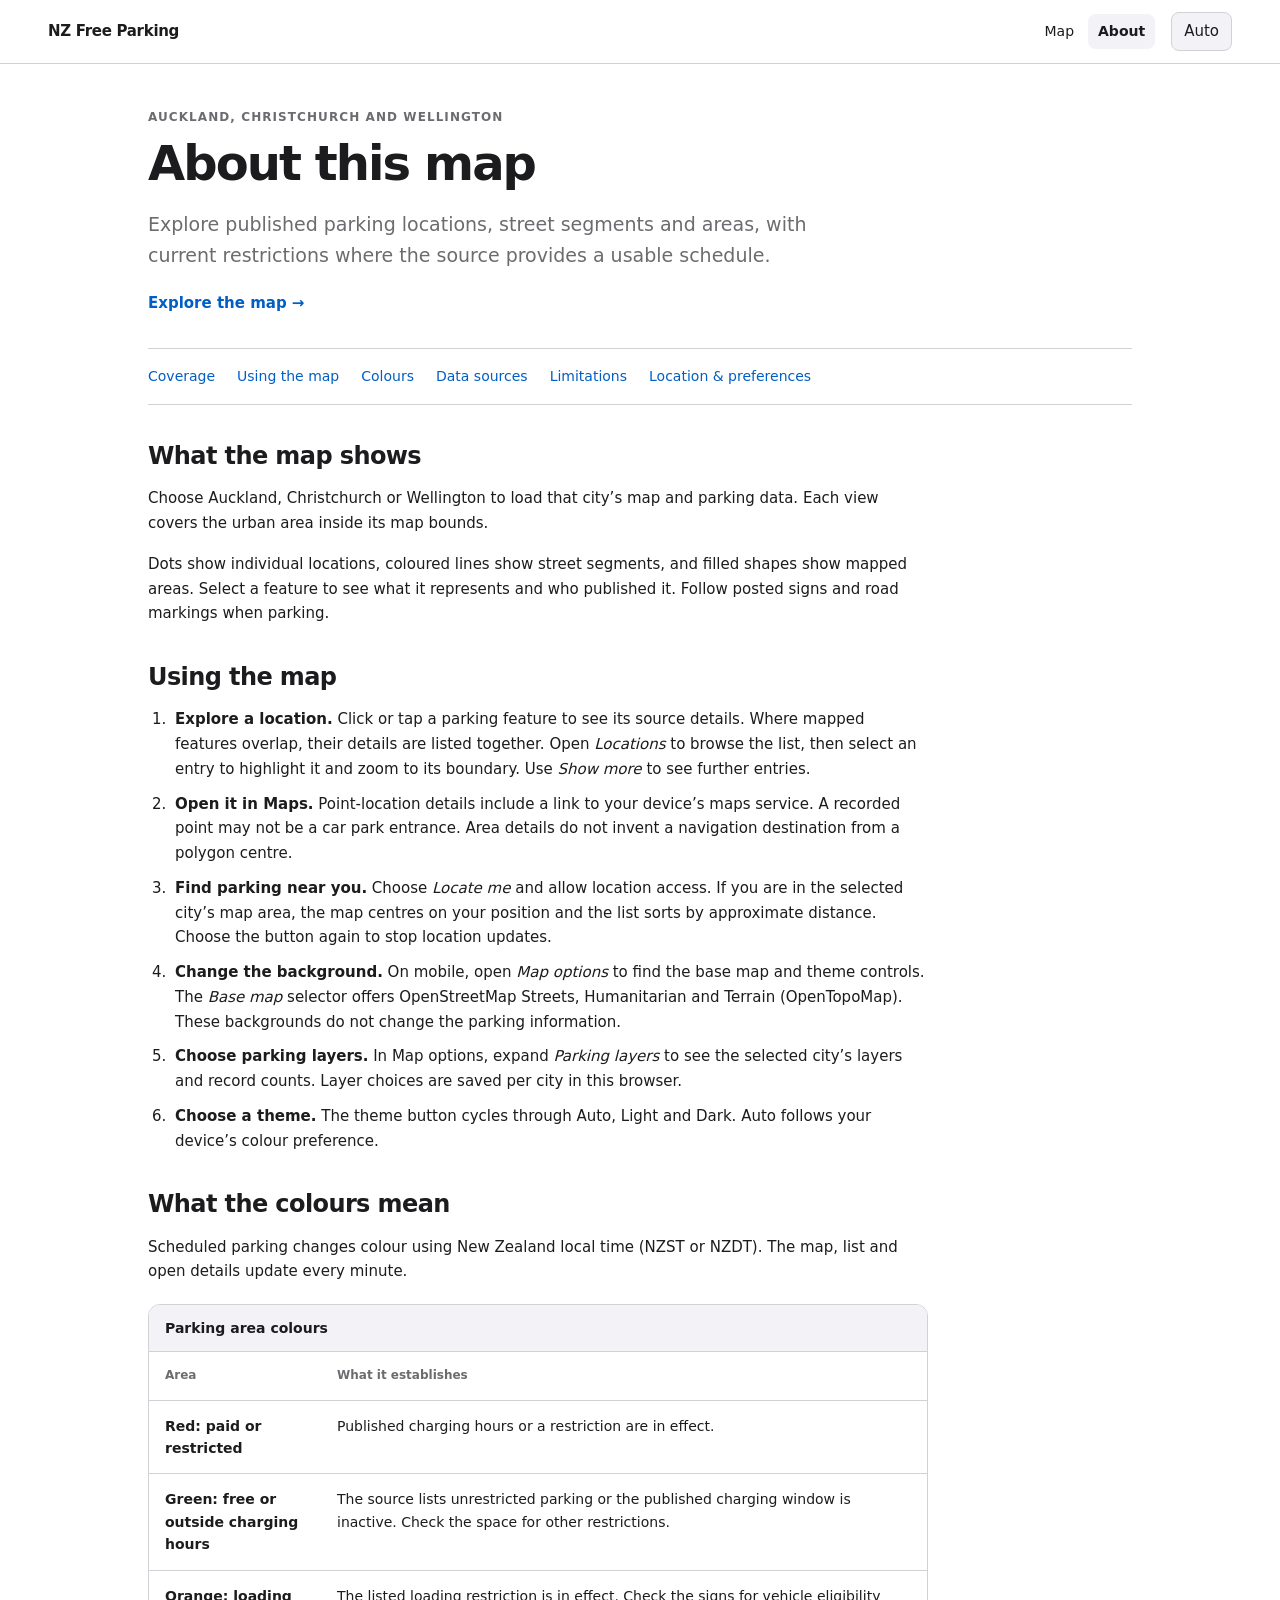
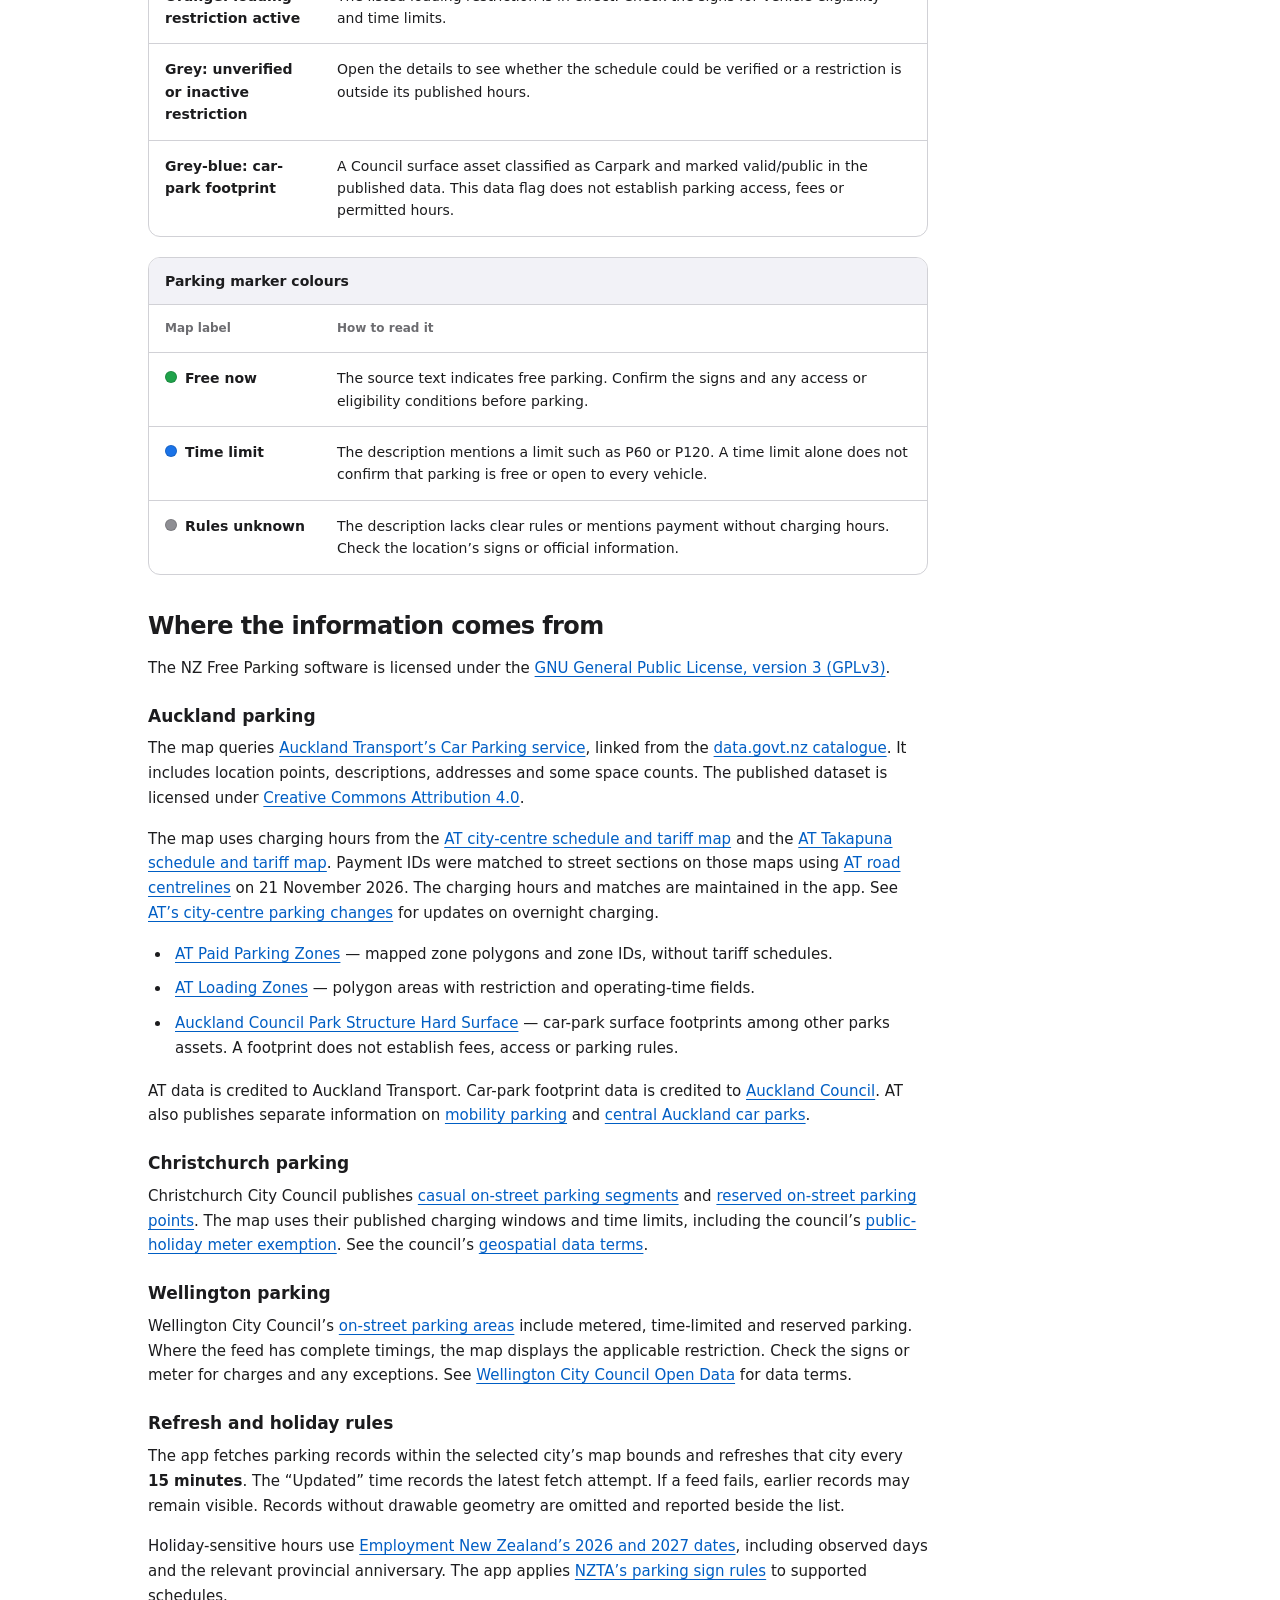
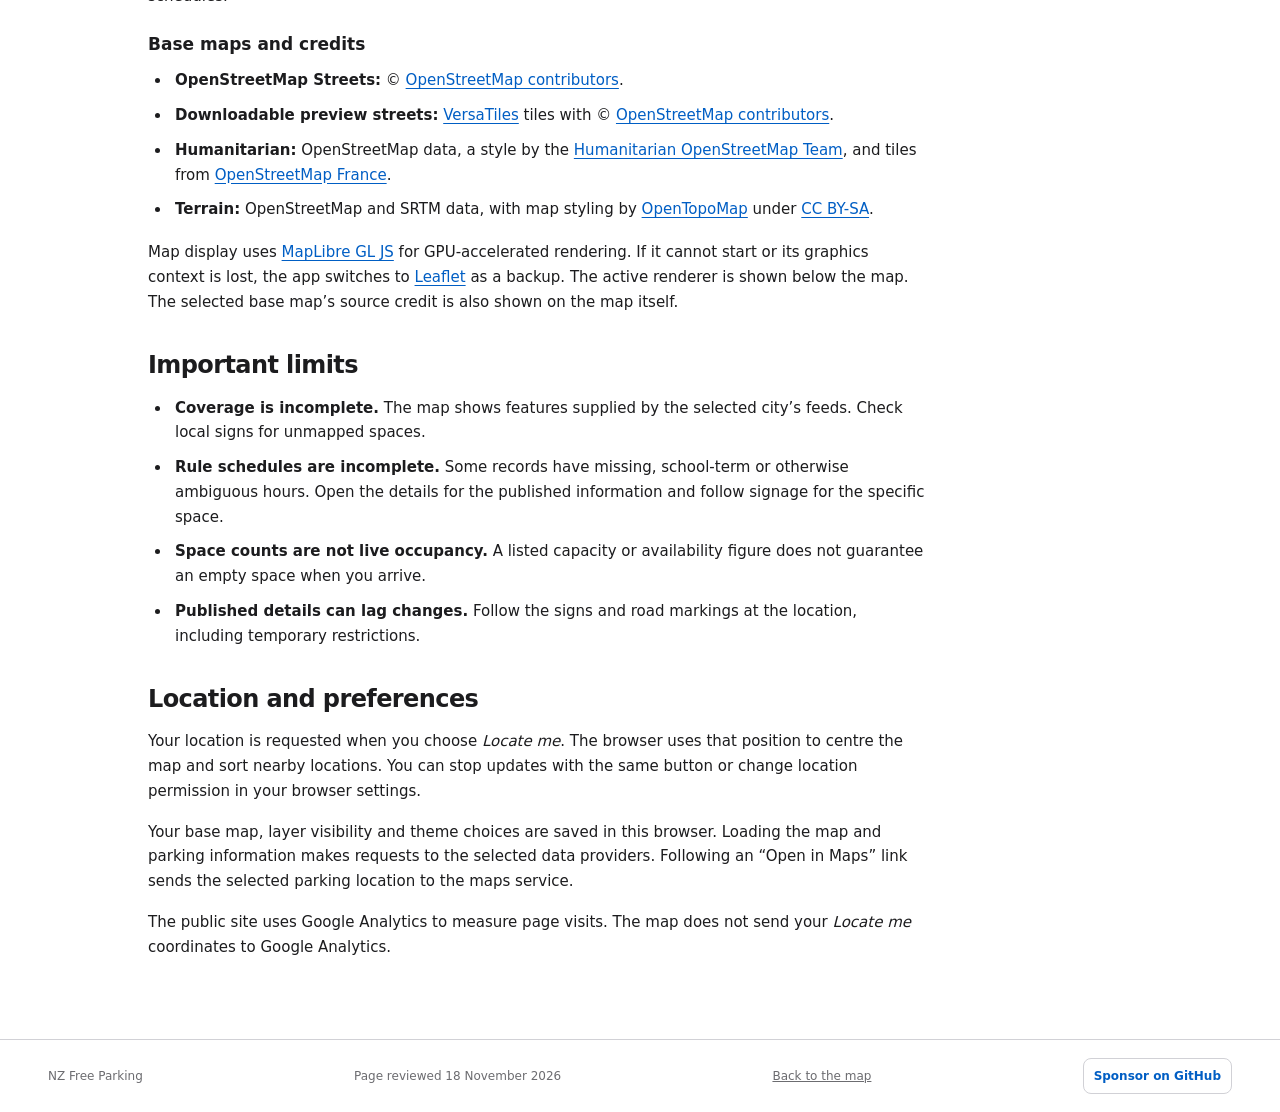
==== commit 9502242a: "Add GA4 tracking to Free Parking" ====
--- a/about.html
+++ b/about.html
@@ -7,6 +7,7 @@
 <meta name="robots" content="noindex, nosnippet">
 <meta name="description" content="Parking maps and official data sources for Auckland, Christchurch and Wellington.">
 <title>About | NZ Free Parking</title>
+<script defer src="js/analytics.js"></script>
 <link rel="stylesheet" href="css/styles.css">
 <link rel="stylesheet" href="css/about.css">
 </head>
@@ -124,6 +125,7 @@
       <h2 id="privacy-heading">Location and preferences</h2>
       <p>Your location is requested when you choose <em>Locate me</em>. The browser uses that position to centre the map and sort nearby locations. You can stop updates with the same button or change location permission in your browser settings.</p>
       <p>Your base map, layer visibility and theme choices are saved in this browser. Loading the map and parking information makes requests to the selected data providers. Following an &ldquo;Open in Maps&rdquo; link sends the selected parking location to the maps service.</p>
+      <p>The public site uses Google Analytics to measure page visits. The map does not send your <em>Locate me</em> coordinates to Google Analytics.</p>
     </section>
   </div>
 </main>
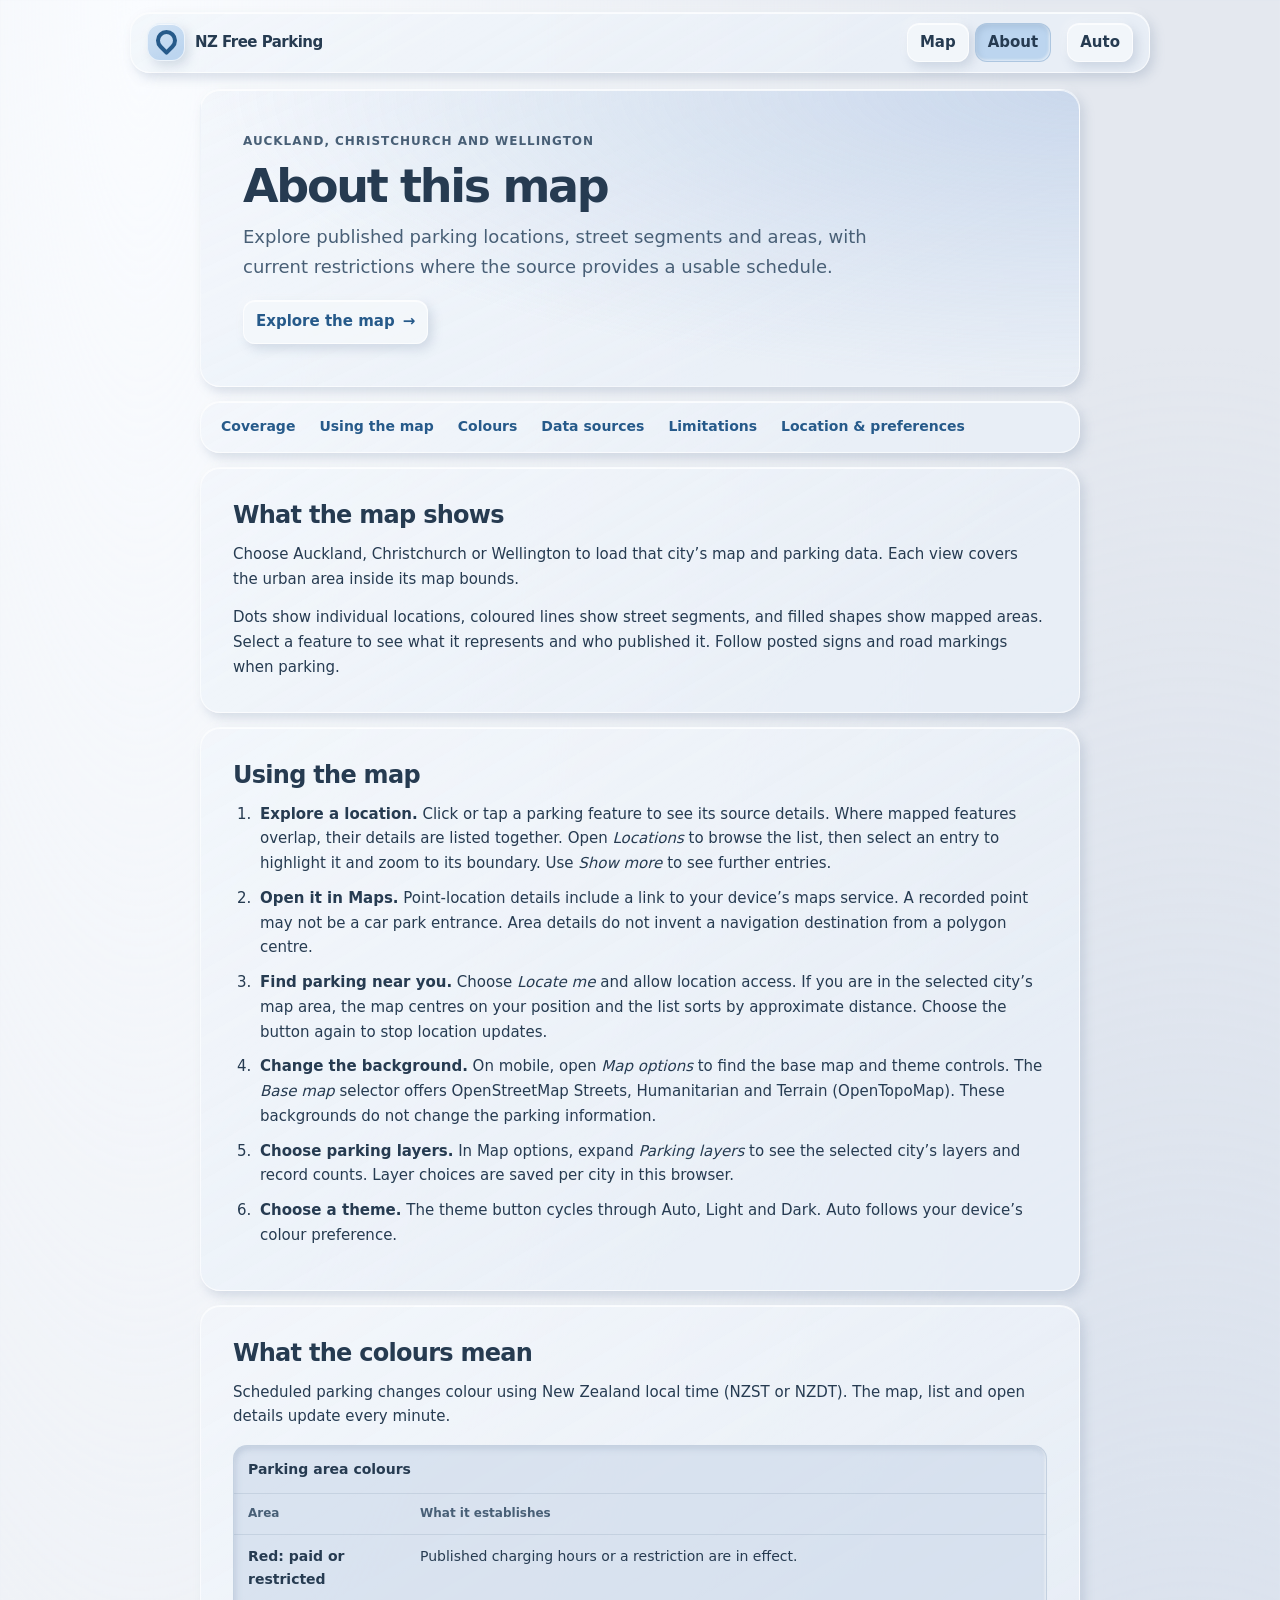
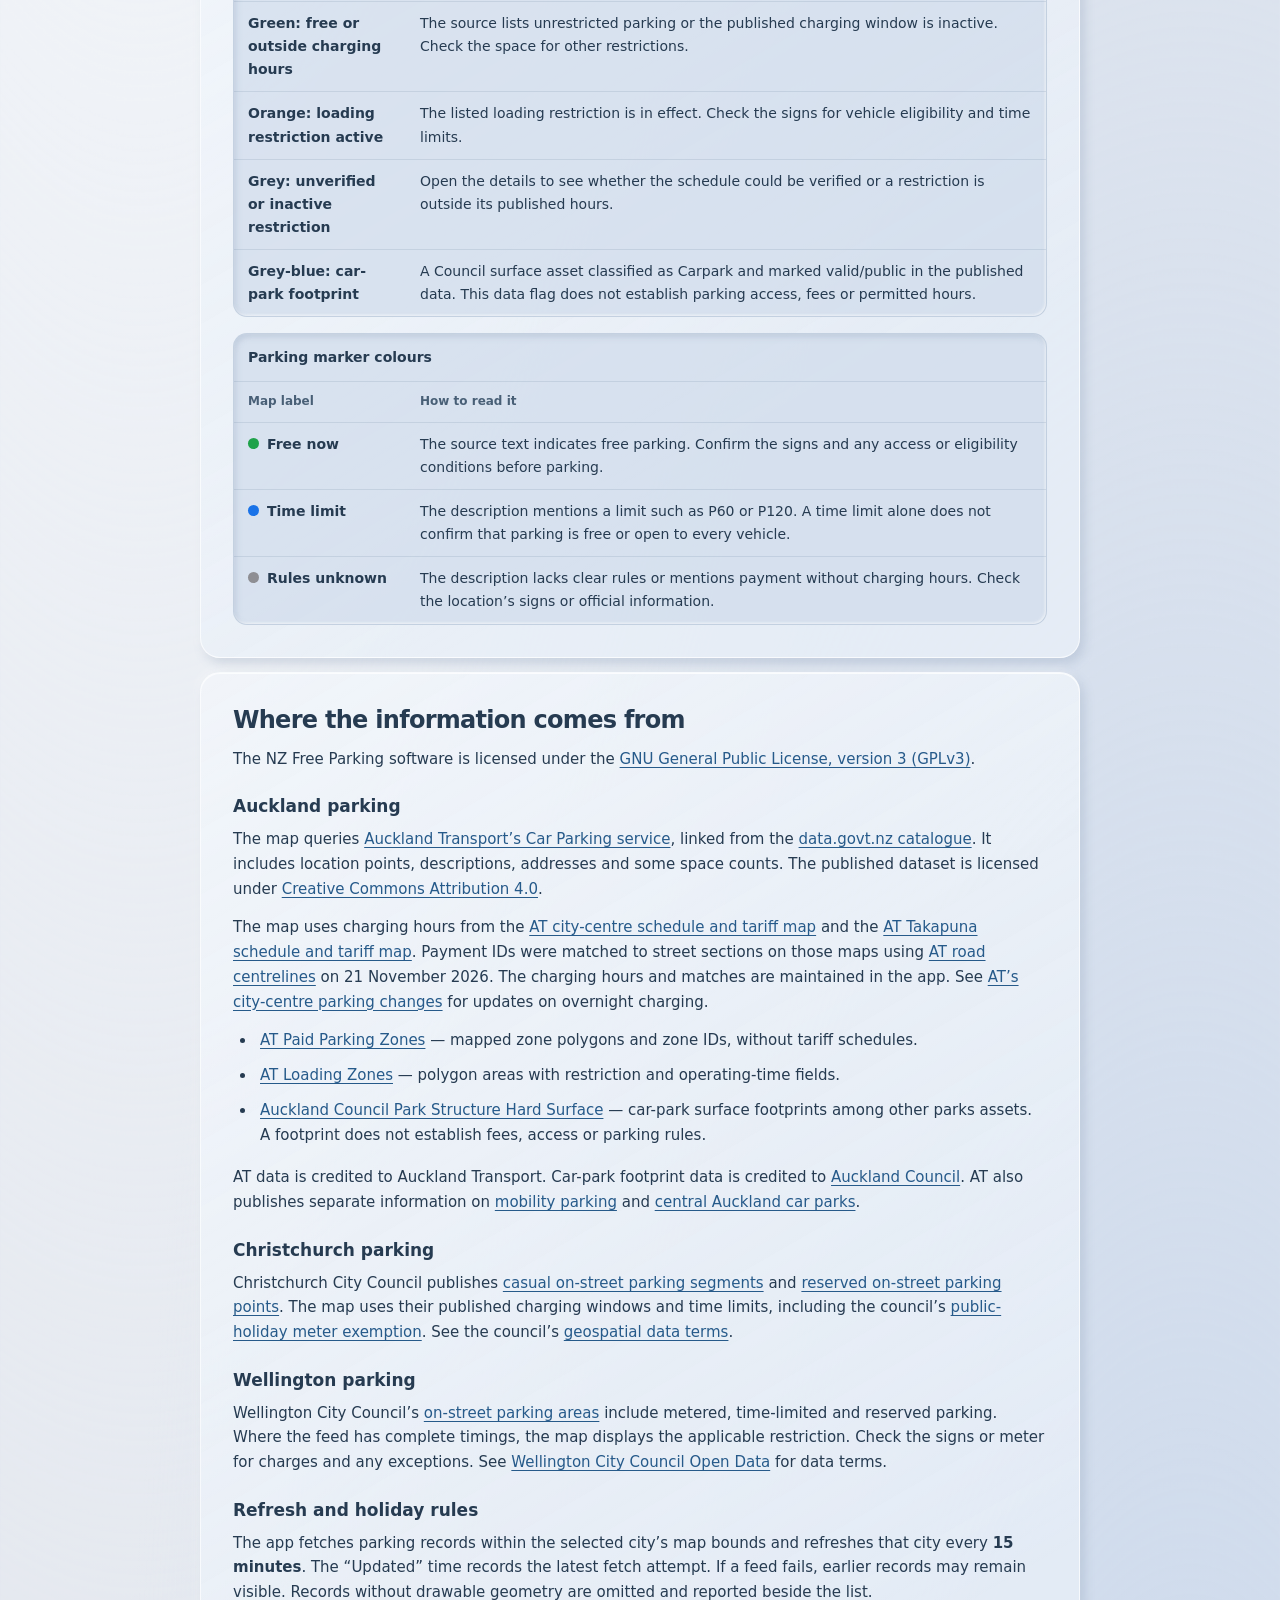
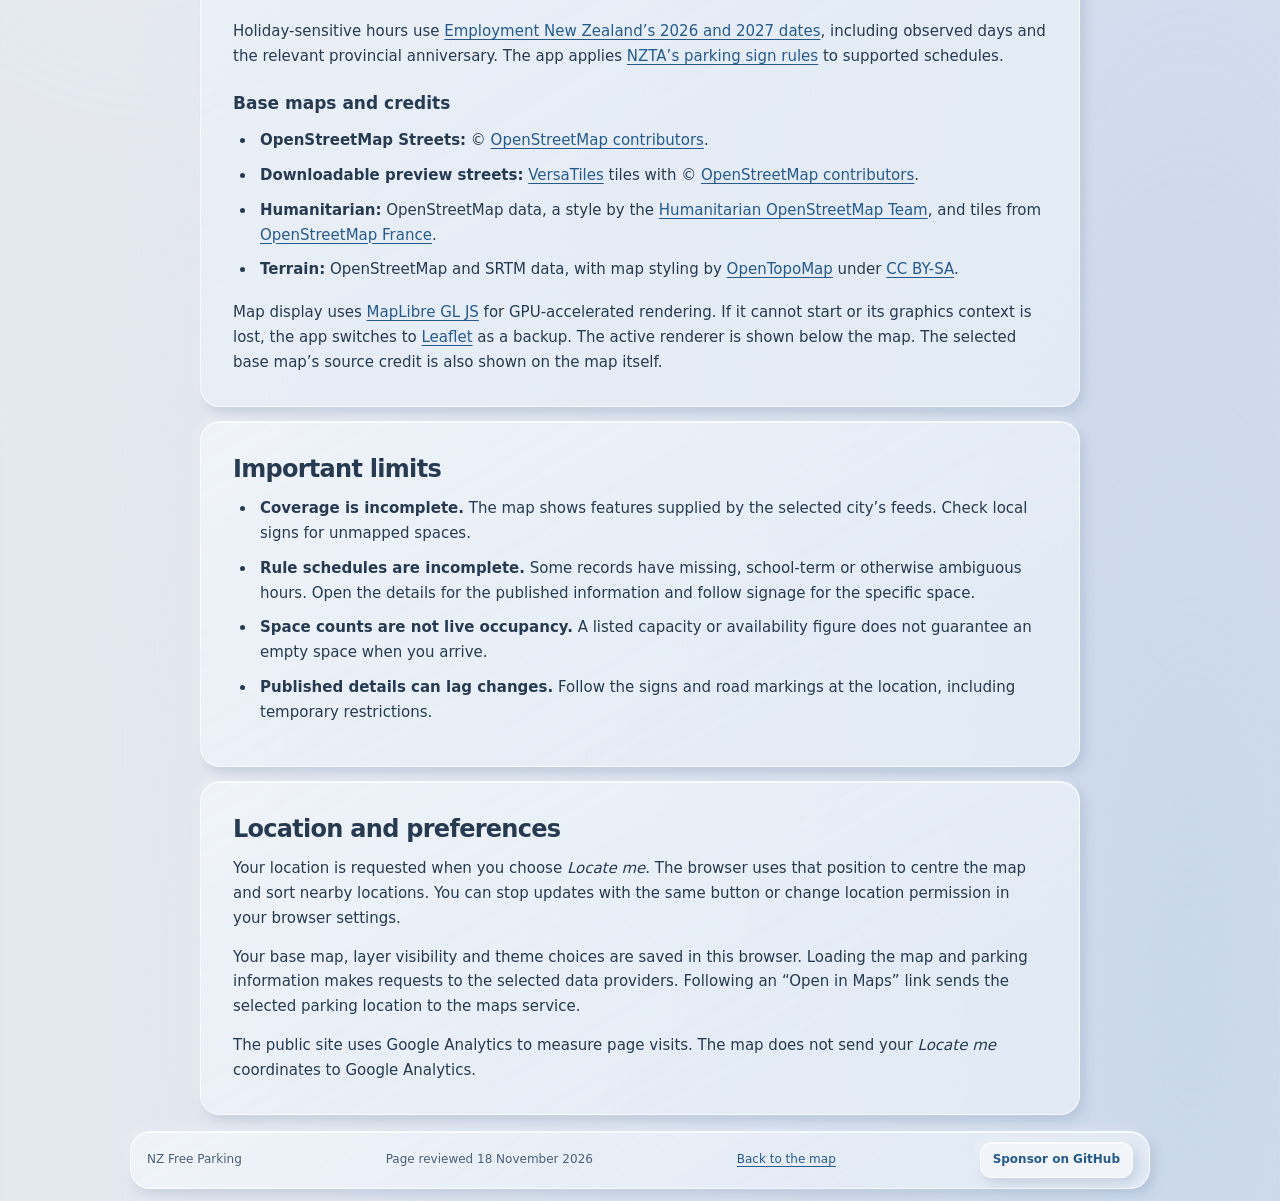
==== commit 4bb8f764: "Redesign Free Parking with frosted glass controls" ====
--- a/about.html
+++ b/about.html
@@ -14,7 +14,7 @@
 <body class="about-page">
 <a class="skip-link" href="#about-content">Skip to content</a>
 <header class="about-header">
-  <a class="about-brand" href="index.html">NZ Free Parking</a>
+  <a class="about-brand" href="index.html"><span class="parking-mark" aria-hidden="true"></span>NZ Free Parking</a>
   <nav class="page-nav" aria-label="Pages">
     <a href="index.html">Map</a>
     <a href="about.html" aria-current="page">About</a>
--- a/css/styles.css
+++ b/css/styles.css
@@ -1,146 +1,565 @@
-:root{--bg:#fff;--fg:#1c1c1e;--card:#f2f2f7;--line:#d1d1d6;--mute:#6c6c70;--link:#005ec4;color-scheme:light}
-:root[data-theme=dark]{--bg:#1c1c1e;--fg:#f2f2f7;--card:#2c2c2e;--line:#3a3a3c;--mute:#a1a1a6;--link:#70b5ff;color-scheme:dark}
-*{box-sizing:border-box}[hidden]{display:none!important}
-html,body{height:100%;margin:0}
-body{display:flex;flex-direction:column;background:var(--bg);color:var(--fg);font:15px/1.4 system-ui,-apple-system,sans-serif;padding:env(safe-area-inset-top) 0 env(safe-area-inset-bottom)}
-header,footer{display:flex;gap:8px;align-items:center;padding:8px 12px;border-bottom:1px solid var(--line);flex-wrap:wrap}
-footer{border:0;border-top:1px solid var(--line);gap:16px;font-size:13px;color:var(--mute)}
-footer a{color:inherit}
-footer i,.row i{display:inline-block;width:12px;height:12px;border-radius:50%;margin-right:6px;flex:none}
-nav{display:flex;gap:6px}#updated{margin-left:auto;font-size:12px;color:var(--mute)}
-button,select{font:inherit;color:var(--fg);background:var(--card);border:1px solid var(--line);border-radius:8px;padding:6px 12px}
-.basemap-label{display:flex;align-items:center;gap:6px;font-size:13px}
-button[aria-pressed=true],button.on{background:var(--fg);color:var(--bg)}
-main{flex:1;display:flex;min-height:0}
-#map{flex:1;min-height:0;min-width:0;position:relative;z-index:0;background:var(--card)}
-#map[data-theme=dark][data-basemap=osm] .leaflet-tile-pane{filter:invert(1) hue-rotate(180deg) brightness(.85) saturate(.7)}
-#map .leaflet-bar a,#map .leaflet-control-attribution{background:var(--bg);color:var(--fg)}
-#map .leaflet-control-attribution a{color:#0a84ff}
-#map .note{padding:24px;color:var(--mute)}
-.map-view{position:relative}
-#list{position:absolute;inset:10px 10px 10px auto;z-index:2;width:min(340px,calc(100% - 20px));pointer-events:none}
-#list>summary{display:flex;align-items:center;gap:8px;width:max-content;min-height:44px;margin-left:auto;padding:6px 12px;background:var(--bg);color:var(--fg);border:1px solid var(--line);border-radius:8px;box-shadow:0 2px 8px rgba(0,0,0,.14);font-weight:600;cursor:pointer;list-style:none;pointer-events:auto}
-#list>summary::-webkit-details-marker{display:none}
-#list[open]>summary span{transform:rotate(180deg)}
-.locations-panel{position:absolute;inset:50px 0 auto;max-height:calc(100% - 50px);overflow:auto;overscroll-behavior:contain;background:var(--bg);border:1px solid var(--line);border-radius:10px;box-shadow:0 4px 24px rgba(0,0,0,.2);pointer-events:auto}
-.row{display:flex;align-items:center;padding:10px 12px;border-bottom:1px solid var(--line);color:inherit;text-decoration:none}
-.row small{display:block;color:var(--mute)}.empty{padding:16px;color:var(--mute)}
-#tip{position:fixed;z-index:9;max-width:250px;padding:10px 12px;background:var(--bg);color:var(--fg);border:1px solid var(--line);border-radius:10px;box-shadow:0 4px 18px rgba(0,0,0,.25)}
-#tip a{color:#0a84ff}
-@media(max-width:700px){main{flex-direction:column}}
-
-.page-nav{display:flex;gap:4px;align-items:center}
-.page-nav a{display:inline-block;padding:6px 10px;border-radius:8px;color:var(--fg);text-decoration:none;font-size:14px}
-.page-nav a[aria-current=page]{background:var(--card);font-weight:650}
-.page-nav a:hover{background:var(--card)}
-a:focus-visible,button:focus-visible,select:focus-visible{outline:3px solid var(--link);outline-offset:3px}
-.skip-link{position:fixed;top:8px;left:8px;padding:8px 12px;z-index:1000;transform:translateY(-160%);background:var(--bg);color:var(--fg);border:1px solid var(--line);border-radius:6px}
-.skip-link:focus{transform:none}
-
-#map .maplibregl-ctrl-group,#map .maplibregl-ctrl-attrib{background:var(--bg);color:var(--fg)}
-#map .maplibregl-ctrl-attrib a{color:var(--link)}
-#map .maplibregl-ctrl-group button{padding:0;border:0;border-radius:0}
-#map[data-theme=dark] .maplibregl-ctrl-icon{filter:invert(1)}
-
-.map-footer{position:relative;flex:none;gap:16px}
-.map-info{flex:1;min-width:0}
-.map-info summary{cursor:pointer;list-style:none;font-weight:600}
-.map-info summary::-webkit-details-marker{display:none}
-.map-info-chevron{font-size:16px;line-height:1;transition:transform .15s}
-.map-info[open] .map-info-chevron{transform:rotate(180deg)}
-.map-info-panel{display:flex;gap:8px 16px;align-items:center;flex-wrap:wrap}
-.parking-legend{display:flex;gap:8px 16px;flex-wrap:wrap;list-style:none;margin:0;padding:0}
-.parking-legend li{display:flex;align-items:center;white-space:nowrap}
-.map-info-note,.map-info-links{margin:0;font-size:12px}
-.map-info-links{display:flex;flex-wrap:wrap;gap:6px 16px}
-.map-footer #renderer,.map-data-credit{white-space:nowrap;font-size:12px}
-.map-data-credit{display:flex;align-items:center;min-height:32px}
-.sponsor-link{display:inline-flex;flex:none;align-items:center;min-height:36px;padding:0 10px;border:1px solid var(--line);border-radius:8px;color:var(--link);font-weight:650;text-decoration:none;white-space:nowrap}
-.sponsor-link:hover{background:var(--card)}
-summary:focus-visible{outline:3px solid var(--link);outline-offset:2px;border-radius:4px}
-@media(min-width:701px){.map-info[data-ready=true]>summary{display:none}}
-@media(max-width:700px){
-  .map-footer{flex-wrap:nowrap;gap:8px;min-height:44px;padding:2px 12px}
-  .map-info{flex:1 0 auto}
-  .map-info summary{display:flex;align-items:center;justify-content:space-between;gap:8px;width:max-content;min-height:44px;font-size:12px}
-  .map-info-panel{position:absolute;bottom:calc(100% + 8px);left:8px;right:8px;z-index:20;max-height:min(60vh,340px);overflow:auto;overscroll-behavior:contain;display:block;padding:16px;background:var(--bg);color:var(--fg);border:1px solid var(--line);border-radius:12px;box-shadow:0 4px 24px rgba(0,0,0,.22)}
-  .parking-legend{display:grid;grid-template-columns:repeat(2,minmax(0,1fr));gap:12px 16px;font-size:12px}
-  .map-info-note{margin:16px 0 12px;color:var(--mute);line-height:1.5}
-  .map-info-links{padding-top:12px;border-top:1px solid var(--line)}
-  .map-info-links a{display:flex;align-items:center;min-height:32px}
-  .map-footer #renderer{min-width:0;overflow:hidden;text-overflow:ellipsis;font-size:11px}
-  .map-data-credit{min-height:44px}
-  .sponsor-link{min-height:44px}
-}
-
-.map-header{position:relative;flex:none}
-.map-header #cities{order:0}
-.map-settings{order:1;min-width:0}
-.map-header #updated{order:2}
-.map-header #locate{order:3}
-.map-settings summary{cursor:pointer;list-style:none;font-weight:600}
-.map-settings summary::-webkit-details-marker{display:none}
-.map-settings-chevron{font-size:16px;line-height:1}
-.map-settings[open] .map-settings-chevron{transform:rotate(180deg)}
-.map-settings-panel{display:flex;align-items:center;gap:8px;flex-wrap:wrap}
-.settings-theme{display:flex;align-items:center;gap:8px}
-.settings-theme-label{display:none}
-@media(min-width:701px){.map-settings[data-ready=true]>summary{display:none}}
-@media(max-width:700px){
-  .map-header{display:grid;grid-template-columns:auto minmax(0,1fr) auto;gap:0 8px;padding:4px 12px 6px}
-  .map-header #cities{grid-column:1;grid-row:1}
-  .map-header #cities button{min-height:44px;padding:6px 10px;font-size:13px}
-  .map-header #locate{grid-column:2;grid-row:1;justify-self:end;min-height:44px;padding:6px 10px;font-size:13px;max-width:100%}
-  .map-header #updated{grid-column:1/-1;grid-row:2;display:block;width:100%;margin:0;min-width:0;padding-top:4px;overflow:hidden;text-overflow:ellipsis;white-space:nowrap;font-size:11px;line-height:18px}
-  .map-settings{grid-column:3;grid-row:1;justify-self:end}
-  .map-settings summary{display:flex;align-items:center;gap:6px;min-height:44px;padding:6px 10px;background:var(--card);border:1px solid var(--line);border-radius:8px;font-size:13px;white-space:nowrap}
-  .map-settings-panel{position:absolute;top:calc(100% + 8px);left:8px;right:8px;z-index:20;max-height:calc(100dvh - 160px);overflow:auto;overscroll-behavior:contain;display:flex;flex-direction:column;align-items:stretch;gap:16px;padding:16px;background:var(--bg);color:var(--fg);border:1px solid var(--line);border-radius:12px;box-shadow:0 4px 24px rgba(0,0,0,.22)}
-  .map-settings-panel .basemap-label{display:flex;flex-direction:column;align-items:stretch;gap:6px;font-size:12px;color:var(--mute)}
-  .map-settings-panel select{min-width:0;width:100%;min-height:44px;font-size:14px}
-  .settings-theme{justify-content:space-between;font-size:13px}
-  .settings-theme-label{display:inline}
-  .settings-theme button{min-height:44px;min-width:88px}
-  .map-settings-panel .page-nav{gap:8px;border-top:1px solid var(--line);padding-top:12px}
-  .map-settings-panel .page-nav a{display:flex;align-items:center;justify-content:center;flex:1;min-height:44px}
-}
-
-.overlay-control{position:relative}
-@media(max-width:480px){
-  .map-header #cities{grid-column:1/-1}
-  .map-header #cities button{flex:1}
-  .map-header #locate{grid-column:1/3;grid-row:2;justify-self:start}
-  .map-header .map-settings{grid-row:2}
-  .map-header #updated{grid-row:3}
-}
-.overlay-control>summary{cursor:pointer;font-size:13px;padding:8px 10px;border:1px solid var(--line);border-radius:8px;background:var(--card)}
-.overlay-options{position:absolute;top:calc(100% + 8px);left:0;z-index:20;width:330px;max-width:calc(100vw - 24px);margin:0;padding:10px 12px;border:1px solid var(--line);border-radius:10px;background:var(--bg);box-shadow:0 4px 24px rgba(0,0,0,.2)}
-.overlay-options legend{font-size:12px;background:var(--bg);padding:0 4px;color:var(--mute)}
-.overlay-options label{display:flex;align-items:center;gap:8px;min-height:40px;font-size:12px;cursor:pointer}
-.overlay-options input{width:18px;height:18px;margin:0;flex:none;accent-color:#1765cf}
-.layer-swatch{width:10px;height:10px;border-radius:2px;flex:none}
-.overlay-options small{margin-left:auto;white-space:nowrap;color:var(--mute)}
-.area-legend i{border-radius:2px;opacity:.75}
-.area-legend{padding-right:16px;border-right:1px solid var(--line)}
-.map-data-credit{gap:4px}
-button.row{width:100%;border:0;border-bottom:1px solid var(--line);border-radius:0;background:transparent;text-align:left;font-size:14px;cursor:pointer}
-button.row:hover,button.row[aria-pressed=true]{background:var(--card);color:var(--fg)}
-.more-rows{display:block;margin:12px auto;font-size:13px}
-.source-alert{padding:12px;border-bottom:1px solid var(--line);font-size:12px;color:var(--fg);background:var(--card)}
-.source-alert p{margin:0 0 8px;overflow-wrap:anywhere}
-#tip{width:320px;max-width:calc(100vw - 16px);max-height:min(60vh,460px);overflow:auto;overscroll-behavior:contain}
-.tip-heading{display:flex;align-items:center;justify-content:space-between;gap:12px;font-size:12px;color:var(--mute)}
-.tip-heading button{min-width:36px;min-height:36px;padding:0;font-size:24px}
-.tip-feature{padding:10px 0;border-bottom:1px solid var(--line);font-size:13px;line-height:1.5;overflow-wrap:anywhere}
-.tip-feature:last-child{border-bottom:0}
-.tip-feature p{margin:6px 0}
-.tip-feature .feature-label{font-weight:650}
-.feature-source{font-size:11px;color:var(--mute)}
-@media(max-width:700px){
-  .map-settings-panel .overlay-control>summary{justify-content:initial;min-height:44px;font-size:13px}
-  .overlay-options{position:static;width:100%;max-width:none;box-shadow:none;margin-top:8px}
-  .area-legend{border-right:0;border-bottom:1px solid var(--line);padding:0 0 12px;margin-bottom:12px}
-}
-
-.tip-feature .feature-label{display:flex;align-items:baseline;gap:6px;color:var(--fg)}
-.feature-label i{display:inline-block;width:10px;height:10px;border-radius:2px;flex:none}
-.source-alert p:last-child{margin-bottom:0}
+:root {
+  color-scheme: light;
+  --bg: #e4e8ef;
+  --wash: #cad8ec;
+  --halo: #fafcff;
+  --fg: #263b51;
+  --mute: #485f76;
+  --link: #265a8a;
+  --line: #738aa332;
+  --edge: #ffffffa6;
+  --shine: #ffffffbd;
+  --shade: #647c9c38;
+  --card: #edf2f8;
+  --glass: #eaf1f9bc;
+  --highlight: #ffffff54;
+  --control: #f4f7fbd9;
+  --recess: #cfdbebad;
+  --selected: #bcd5ef;
+  --raised: 4px 5px 11px var(--shade), -3px -3px 9px var(--highlight), inset 0 1px 0 var(--shine);
+  --inset: inset 2px 3px 6px var(--shade), inset -1px -1px 3px var(--shine);
+  --float: 0 12px 30px var(--shade), inset 0 1px 0 var(--shine);
+  --radius: 20px;
+  --control-radius: 12px;
+  --frost: blur(18px) saturate(1.35);
+}
+
+:root[data-theme=dark] {
+  color-scheme: dark;
+  --bg: #1e2229;
+  --wash: #25384e;
+  --halo: #303f52;
+  --fg: #e0e9f4;
+  --mute: #b1c1d4;
+  --link: #a4cdf7;
+  --line: #a5bfdd36;
+  --edge: #b1cae03d;
+  --shine: #b5cee63d;
+  --shade: #040a1369;
+  --card: #253243;
+  --glass: #223042c7;
+  --highlight: #7495bd16;
+  --control: #39495cba;
+  --recess: #172232a8;
+  --selected: #365778;
+}
+
+* { box-sizing: border-box; }
+[hidden] { display: none !important; }
+html { min-height: 100%; background: var(--bg); }
+body {
+  min-height: 100vh;
+  min-height: 100dvh;
+  margin: 0;
+  display: flex;
+  flex-direction: column;
+  gap: 10px;
+  padding: max(12px, env(safe-area-inset-top)) max(12px, env(safe-area-inset-right))
+    max(12px, env(safe-area-inset-bottom)) max(12px, env(safe-area-inset-left));
+  background: radial-gradient(ellipse at 11% 0%, var(--halo), transparent 55%),
+    radial-gradient(ellipse at 93% 95%, var(--wash), transparent 65%), var(--bg);
+  color: var(--fg);
+  font: 15px/1.45 -apple-system, BlinkMacSystemFont, 'Segoe UI', system-ui, sans-serif;
+}
+
+a { color: var(--link); text-underline-offset: 3px; }
+:where(a, button, select, summary, input):focus-visible {
+  outline: 2px solid var(--link);
+  outline-offset: 3px;
+}
+
+button, select, .page-nav a, .sponsor-link, .about-map-link {
+  border: 1px solid var(--edge);
+  border-radius: var(--control-radius);
+  background: var(--control);
+  box-shadow: var(--raised);
+  color: var(--fg);
+  font: inherit;
+  font-weight: 600;
+}
+button, select { min-height: 36px; padding: 6px 12px; }
+button:not(:disabled), select:not(:disabled) { cursor: pointer; }
+button:active:not(:disabled), button[aria-pressed=true], button.on, select,
+.page-nav a[aria-current=page] {
+  border-color: var(--line);
+  background: var(--recess);
+  box-shadow: var(--inset);
+}
+button[aria-pressed=true], button.on, .page-nav a[aria-current=page] {
+  background: var(--selected);
+  font-weight: 700;
+}
+
+.page-nav { display: flex; gap: 6px; align-items: center; }
+.page-nav a, .sponsor-link, .about-map-link {
+  display: inline-flex;
+  align-items: center;
+  justify-content: center;
+  min-height: 36px;
+  padding: 6px 12px;
+  text-decoration: none;
+  white-space: nowrap;
+}
+.sponsor-link, .about-map-link { color: var(--link); }
+
+.map-header, .map-footer, .about-header, .about-footer, .about-intro, .about-toc,
+.about-content section {
+  border: 1px solid var(--edge);
+  border-radius: var(--radius);
+  background: linear-gradient(150deg, var(--highlight), transparent 75%), var(--glass);
+  box-shadow: var(--raised);
+}
+
+.map-header {
+  position: relative;
+  z-index: 3;
+  display: grid;
+  grid-template-columns: auto minmax(0, 1fr) auto auto;
+  grid-template-areas: 'brand brand updated locate' 'cities settings settings settings';
+  align-items: center;
+  gap: 12px 16px;
+  padding: 12px 16px;
+}
+.map-brand, .about-brand {
+  display: flex;
+  min-width: 0;
+  align-items: center;
+  gap: 10px;
+}
+.map-brand { grid-area: brand; }
+.map-brand h1 {
+  margin: 0;
+  font-size: clamp(1.15rem, 2.5vw, 1.55rem);
+  line-height: 1.12;
+  letter-spacing: -.045em;
+}
+.parking-mark {
+  display: grid;
+  flex: none;
+  width: 38px;
+  height: 38px;
+  place-items: center;
+  border: 1px solid var(--edge);
+  border-radius: 13px;
+  background: linear-gradient(150deg, var(--highlight), transparent 80%), var(--selected);
+  box-shadow: var(--raised);
+  color: var(--link);
+}
+.parking-mark::before {
+  width: 13px;
+  height: 13px;
+  border: 4px solid currentColor;
+  border-radius: 50% 50% 50% 2px;
+  content: '';
+  transform: translateY(-2px) rotate(-45deg);
+}
+
+#cities {
+  grid-area: cities;
+  display: flex;
+  justify-self: start;
+  gap: 3px;
+  padding: 3px;
+  border: 1px solid var(--line);
+  border-radius: 15px;
+  background: var(--recess);
+  box-shadow: var(--inset);
+}
+#cities button {
+  min-width: 0;
+  padding-inline: clamp(6px, 1.2vw, 15px);
+  border-color: transparent;
+  background: transparent;
+  box-shadow: none;
+}
+#cities button[aria-pressed=true] {
+  border-color: var(--edge);
+  background: linear-gradient(155deg, var(--highlight), transparent 80%), var(--selected);
+  box-shadow: var(--raised);
+}
+#updated {
+  grid-area: updated;
+  min-width: 0;
+  color: var(--mute);
+  font-size: 12px;
+  font-variant-numeric: tabular-nums;
+}
+#locate { grid-area: locate; white-space: nowrap; }
+
+.map-settings { grid-area: settings; min-width: 0; }
+.map-settings-panel {
+  display: flex;
+  flex-wrap: wrap;
+  align-items: center;
+  justify-content: flex-end;
+  gap: 8px;
+}
+.basemap-label, .settings-theme {
+  display: flex;
+  min-width: 0;
+  align-items: center;
+  gap: 7px;
+  color: var(--mute);
+  font-size: 13px;
+  font-weight: 600;
+}
+.basemap-label select { min-width: 0; max-width: 100%; }
+.settings-theme-label { display: none; }
+
+.map-settings summary, .map-info summary, #list > summary {
+  list-style: none;
+  cursor: pointer;
+}
+.map-settings summary::-webkit-details-marker, .map-info summary::-webkit-details-marker,
+#list > summary::-webkit-details-marker { display: none; }
+.map-settings > summary, .map-info > summary, #list > summary, .overlay-control > summary {
+  display: flex;
+  width: max-content;
+  min-height: 36px;
+  align-items: center;
+  gap: 8px;
+  padding: 6px 12px;
+  border: 1px solid var(--edge);
+  border-radius: var(--control-radius);
+  background: var(--control);
+  box-shadow: var(--raised);
+  font-size: 13px;
+  font-weight: 650;
+}
+.chevron {
+  width: 7px;
+  height: 7px;
+  flex: none;
+  margin-bottom: 3px;
+  border-right: 1.5px solid currentColor;
+  border-bottom: 1.5px solid currentColor;
+  transform: rotate(45deg);
+}
+details[open] > summary .chevron { transform: translateY(3px) rotate(225deg); }
+
+.overlay-control { position: relative; min-width: 0; }
+.overlay-options, .locations-panel, #tip {
+  border: 1px solid var(--edge);
+  border-radius: var(--radius);
+  background: var(--card);
+  box-shadow: var(--float);
+}
+.overlay-options {
+  position: absolute;
+  z-index: 1;
+  top: calc(100% + 6px);
+  right: 0;
+  width: 330px;
+  max-width: calc(100vw - 40px);
+  margin: 0;
+  padding: 6px 14px 12px;
+}
+.overlay-options legend {
+  padding: 2px 7px;
+  border: 1px solid var(--edge);
+  border-radius: 8px;
+  background: var(--card);
+  color: var(--mute);
+  font-size: 12px;
+  font-weight: 650;
+}
+.overlay-options label {
+  display: flex;
+  min-height: 40px;
+  align-items: center;
+  gap: 8px;
+  font-size: 13px;
+  cursor: pointer;
+}
+.overlay-options label + label { border-top: 1px solid var(--line); }
+.overlay-options input { width: 18px; height: 18px; flex: none; margin: 0; accent-color: var(--link); }
+.overlay-options small { margin-left: auto; color: var(--mute); white-space: nowrap; }
+.layer-swatch { width: 10px; height: 10px; flex: none; border-radius: 3px; }
+
+.map-view {
+  position: relative;
+  display: flex;
+  flex: 1 0 260px;
+  min-width: 0;
+  isolation: isolate;
+}
+#map {
+  position: relative;
+  z-index: 0;
+  flex: 1;
+  min-width: 0;
+  overflow: hidden;
+  border: 1px solid var(--edge);
+  border-radius: var(--radius);
+  background: var(--card);
+  box-shadow: var(--float);
+}
+#map .note { padding: 20px; color: var(--mute); }
+#map[data-theme=dark][data-basemap=osm] .leaflet-tile-pane {
+  filter: invert(1) hue-rotate(180deg) brightness(.85) saturate(.7);
+}
+#map[data-theme=dark] .maplibregl-ctrl-icon { filter: invert(1); }
+#map .maplibregl-ctrl-group, #map .leaflet-bar {
+  overflow: hidden;
+  border: 1px solid var(--edge);
+  border-radius: var(--control-radius);
+  background: var(--card);
+  box-shadow: var(--float);
+}
+#map .maplibregl-ctrl-group button, #map .leaflet-bar a {
+  width: 40px;
+  height: 40px;
+  padding: 0;
+  border: 0;
+  border-radius: 0;
+  background: transparent;
+  box-shadow: none;
+  color: var(--fg);
+  line-height: 40px;
+}
+#map .maplibregl-ctrl-group button + button, #map .leaflet-bar a + a {
+  border-top: 1px solid var(--line);
+}
+#map .maplibregl-ctrl-group button:focus-visible, #map .leaflet-bar a:focus-visible {
+  outline: 2px solid var(--link);
+  outline-offset: -4px;
+}
+#map .maplibregl-ctrl-attrib, #map .leaflet-control-attribution {
+  background: var(--card);
+  color: var(--fg);
+}
+#map .maplibregl-ctrl-attrib a, #map .leaflet-control-attribution a { color: var(--link); }
+
+#list {
+  position: absolute;
+  z-index: 2;
+  inset: 10px 10px 32px auto;
+  width: min(360px, calc(100% - 20px));
+  pointer-events: none;
+}
+#list > summary {
+  min-height: 44px;
+  margin-left: auto;
+  background: var(--card);
+  box-shadow: var(--float);
+  pointer-events: auto;
+}
+.locations-panel {
+  position: absolute;
+  inset: 52px 0 auto;
+  max-height: calc(100% - 52px);
+  overflow: auto;
+  overscroll-behavior: contain;
+  pointer-events: auto;
+}
+button.row {
+  display: flex;
+  width: 100%;
+  min-height: 44px;
+  align-items: center;
+  padding: 10px 14px;
+  border: 0;
+  border-bottom: 1px solid var(--line);
+  border-radius: 0;
+  background: transparent;
+  box-shadow: none;
+  font-weight: 600;
+  text-align: left;
+}
+button.row:hover, button.row[aria-pressed=true] { background: var(--recess); }
+button.row:focus-visible { outline-offset: -3px; }
+.row small { display: block; color: var(--mute); font-weight: 400; }
+.row i, .parking-legend i {
+  display: inline-block;
+  width: 11px;
+  height: 11px;
+  flex: none;
+  margin-right: 7px;
+  border-radius: 50%;
+}
+.empty, .source-alert { padding: 14px; }
+.empty { color: var(--mute); }
+.source-alert { border-bottom: 1px solid var(--line); background: var(--recess); font-size: 13px; }
+.source-alert p { margin: 0 0 8px; overflow-wrap: anywhere; }
+.source-alert p:last-child { margin-bottom: 0; }
+.more-rows { display: block; margin: 12px auto; font-size: 13px; }
+
+#tip {
+  position: fixed;
+  z-index: 9;
+  width: 320px;
+  max-width: calc(100vw - 16px);
+  max-height: min(60vh, 460px);
+  overflow: auto;
+  overscroll-behavior: contain;
+  padding: 10px 14px;
+}
+.tip-heading {
+  display: flex;
+  align-items: center;
+  justify-content: space-between;
+  gap: 12px;
+  color: var(--mute);
+  font-size: 12px;
+  font-weight: 650;
+}
+.tip-heading button { width: 36px; min-height: 36px; padding: 0; font-size: 22px; }
+.tip-feature { padding: 10px 0; border-bottom: 1px solid var(--line); font-size: 13px; overflow-wrap: anywhere; }
+.tip-feature:last-child { border-bottom: 0; }
+.tip-feature p { margin: 6px 0; }
+.feature-label { display: flex; align-items: baseline; gap: 6px; font-weight: 650; }
+.feature-label i { width: 10px; height: 10px; flex: none; border-radius: 3px; }
+.feature-source { color: var(--mute); font-size: 11px; }
+
+.map-footer {
+  position: relative;
+  z-index: 2;
+  display: grid;
+  grid-template-columns: minmax(0, 1fr) auto auto;
+  align-items: center;
+  gap: 8px 12px;
+  padding: 10px 16px;
+  color: var(--mute);
+  font-size: 12px;
+}
+.map-info { grid-column: 1 / -1; min-width: 0; }
+.map-info summary { color: var(--fg); }
+.map-info-panel { display: flex; flex-wrap: wrap; align-items: center; gap: 7px 14px; }
+.parking-legend {
+  display: flex;
+  flex-wrap: wrap;
+  gap: 6px 14px;
+  margin: 0;
+  padding: 0;
+  color: var(--fg);
+  list-style: none;
+}
+.parking-legend li { display: flex; align-items: baseline; }
+.area-legend i { border-radius: 3px; }
+.map-info-note, .map-info-links { margin: 0; }
+.map-info-note { flex-basis: 100%; }
+.map-info-links { display: flex; flex-wrap: wrap; gap: 5px 14px; }
+.map-data-credit { min-width: 0; text-align: right; }
+.map-data-credit span { margin-inline: 3px; }
+
+.skip-link {
+  position: fixed;
+  z-index: 10;
+  top: 8px;
+  left: 8px;
+  padding: 8px 12px;
+  transform: translateY(-160%);
+  border: 1px solid var(--edge);
+  border-radius: var(--control-radius);
+  background: var(--card);
+}
+.skip-link:focus { transform: none; }
+
+@media (min-width: 701px) {
+  .map-settings[data-ready=true] > summary, .map-info[data-ready=true] > summary { display: none; }
+  .map-info-panel { padding-bottom: 8px; border-bottom: 1px solid var(--line); }
+}
+
+@media (min-width: 1050px) {
+  .map-footer { grid-template-columns: minmax(0, 1fr) auto auto auto; }
+  .map-info { grid-column: 1; }
+  .map-info-panel { padding: 0 12px 0 0; border: 0; border-right: 1px solid var(--line); }
+  .map-info-note { flex-basis: auto; }
+  #renderer { text-align: right; }
+}
+
+@media (max-width: 700px) {
+  .map-header {
+    grid-template-columns: minmax(0, 1fr) auto;
+    grid-template-areas: 'brand settings' 'cities cities' 'updated locate';
+    gap: 8px 10px;
+    padding: 10px;
+  }
+  .map-brand { gap: 8px; }
+  .parking-mark { width: 33px; height: 33px; border-radius: 11px; }
+  #cities { justify-self: stretch; }
+  #cities button { flex: 1; min-height: 42px; font-size: 13px; }
+  #locate { min-height: 44px; justify-self: end; font-size: 13px; }
+  .map-settings { justify-self: end; }
+  .map-settings > summary, .map-info > summary, .sponsor-link { min-height: 44px; }
+  .map-settings-panel, .map-info-panel {
+    position: absolute;
+    right: 0;
+    left: 0;
+    max-height: min(54dvh, 430px);
+    overflow: auto;
+    overscroll-behavior: contain;
+    padding: 14px;
+    border: 1px solid var(--edge);
+    border-radius: var(--radius);
+    background: var(--card);
+    box-shadow: var(--float);
+  }
+  .map-settings-panel {
+    top: calc(100% + 8px);
+    flex-flow: column nowrap;
+    align-items: stretch;
+    justify-content: flex-start;
+    gap: 12px;
+  }
+  .map-settings-panel > * { flex: none; }
+  .map-settings-panel .basemap-label { flex-direction: column; align-items: stretch; }
+  .map-settings-panel select, .settings-theme button, .map-settings-panel a,
+  .map-settings-panel .overlay-control > summary { min-height: 44px; }
+  .settings-theme { justify-content: space-between; }
+  .settings-theme-label { display: inline; }
+  .settings-theme button { min-width: 88px; }
+  .map-settings-panel .page-nav { padding-top: 10px; border-top: 1px solid var(--line); }
+  .map-settings-panel .page-nav a { flex: 1; }
+  .overlay-options {
+    position: static;
+    width: 100%;
+    max-width: none;
+    margin-top: 8px;
+    border-color: var(--line);
+    background: var(--recess);
+    box-shadow: none;
+  }
+
+  .map-footer { gap: 5px 8px; padding: 6px 8px; }
+  .map-info { grid-column: auto; }
+  .map-info-panel { bottom: calc(100% + 34px); display: grid; gap: 12px; }
+  .map-info-panel .parking-legend { display: grid; grid-template-columns: repeat(2, minmax(0, 1fr)); }
+  .map-info-panel .area-legend { padding-top: 10px; border-top: 1px solid var(--line); }
+  .map-info-links { padding-top: 8px; border-top: 1px solid var(--line); }
+  .map-info-links a { display: flex; min-height: 36px; align-items: center; }
+  #renderer { grid-column: 1; grid-row: 2; padding-inline: 4px; font-size: 11px; }
+  .map-data-credit { grid-column: 2 / -1; grid-row: 2; padding-inline: 4px; font-size: 11px; }
+  .map-footer .sponsor-link { grid-column: 3; grid-row: 1; }
+}
+
+@supports (backdrop-filter: blur(1px)) or (-webkit-backdrop-filter: blur(1px)) {
+  .overlay-options, .locations-panel, #tip, #list > summary,
+  #map .maplibregl-ctrl-group, #map .leaflet-bar,
+  #map .maplibregl-ctrl-attrib, #map .leaflet-control-attribution {
+    background: linear-gradient(150deg, var(--highlight), transparent 75%), var(--glass);
+    -webkit-backdrop-filter: var(--frost);
+    backdrop-filter: var(--frost);
+  }
+  @media (max-width: 700px) {
+    .map-settings-panel, .map-info-panel {
+      background: linear-gradient(150deg, var(--highlight), transparent 75%), var(--glass);
+      -webkit-backdrop-filter: var(--frost);
+      backdrop-filter: var(--frost);
+    }
+    .overlay-options {
+      background: var(--recess);
+      -webkit-backdrop-filter: none;
+      backdrop-filter: none;
+    }
+  }
+}
+
+@media (hover: hover) {
+  button:not(:disabled):hover, .page-nav a:hover, .sponsor-link:hover, .about-map-link:hover,
+  .map-settings summary:hover, .map-info summary:hover, #list > summary:hover {
+    border-color: var(--link);
+  }
+  #cities button:not([aria-pressed=true]):hover { background: var(--control); }
+  #map .maplibregl-ctrl-group button:hover, #map .leaflet-bar a:hover { background: var(--control); }
+}
--- a/css/about.css
+++ b/css/about.css
@@ -1,35 +1,112 @@
-.about-page{height:auto;min-height:100%;line-height:1.65}
-.about-header{padding:12px clamp(16px,4vw,48px);gap:16px}
-.about-brand{font-weight:700;color:var(--fg);text-decoration:none;letter-spacing:-.02em}
-.about-header .page-nav{margin-left:auto}
-.about-main{display:block;flex:1 0 auto;width:min(100%,1040px);margin:0 auto;padding:44px 28px 64px}
-.about-intro{max-width:740px}
-.about-eyebrow{margin:0 0 8px;font-size:12px;font-weight:650;letter-spacing:.09em;text-transform:uppercase;color:var(--mute)}
-.about-intro h1{font-size:clamp(32px,5vw,48px);line-height:1.15;letter-spacing:-.04em;margin:0 0 18px}
-.about-lead{font-size:19px;color:var(--mute);margin:0 0 20px;max-width:680px}
-.about-map-link{display:inline-block;font-weight:650;text-decoration:none}
-.about-page main a{color:var(--link);text-underline-offset:3px}
-.about-toc{display:flex;flex-wrap:wrap;gap:8px 22px;border-top:1px solid var(--line);border-bottom:1px solid var(--line);padding:16px 0;margin:32px 0 36px;font-size:14px}
-.about-toc a{text-decoration:none}
-.about-content{max-width:780px}
-.about-content section{scroll-margin-top:20px;margin-top:36px}
-.about-content section:first-child{margin-top:0}
-.about-content h2{font-size:24px;line-height:1.3;letter-spacing:-.025em;margin:0 0 14px}
-.about-content h3{font-size:17px;line-height:1.4;margin:24px 0 8px}
-.about-content p{margin:0 0 16px}
-.about-steps,.about-source-list{padding-left:23px;margin:12px 0 18px}
-.about-steps li,.about-source-list li{padding-left:4px;margin-bottom:10px}
-.about-table-wrap{max-width:100%;border:1px solid var(--line);border-radius:12px;overflow:hidden;margin:20px 0}
-.about-table{width:100%;border-collapse:collapse;text-align:left;font-size:14px;line-height:1.6}
-.about-table caption{text-align:left;padding:12px 16px;background:var(--card);font-weight:650}
-.about-table th,.about-table td{padding:14px 16px;border-top:1px solid var(--line);vertical-align:top}
-.about-table thead th{font-size:12px;color:var(--mute);font-weight:650}
-.about-table tbody th{width:172px;font-weight:600}
-.about-key{display:flex;gap:8px;align-items:baseline}
-.about-dot{display:inline-block;width:12px;height:12px;border:1px solid rgba(0,0,0,.15);border-radius:50%;flex:none}
-.about-dot-green{background:#1fa24a}.about-dot-blue{background:#1a73e8}.about-dot-red{background:#d93025}.about-dot-grey{background:#8e8e93}
-.about-footer{justify-content:space-between;flex-wrap:wrap;padding:18px clamp(16px,4vw,48px);gap:8px 24px;font-size:12px}
-@media(max-width:600px){.about-header{gap:10px;padding:12px 16px}.about-header .page-nav{gap:2px}.about-header button{padding:6px 10px}.about-main{padding:30px 18px 44px}.about-lead{font-size:17px}.about-toc{gap:10px 18px;margin:26px 0 30px}.about-content h2{font-size:22px}.about-table th,.about-table td{padding:11px 10px}.about-table tbody th{width:112px}.about-key{gap:6px}.about-footer{padding:16px 18px}}
-@media(max-width:360px){.about-header .about-brand{flex-basis:100%}.about-header .page-nav{margin-left:0}.about-header #theme{margin-left:auto}}
+.about-page { gap: 16px; line-height: 1.65; }
+.about-header, .about-footer {
+  display: flex;
+  width: min(100%, 1020px);
+  flex-wrap: wrap;
+  align-items: center;
+  gap: 10px 16px;
+  margin: 0 auto;
+  padding: 10px 16px;
+}
+.about-brand {
+  color: var(--fg);
+  font-weight: 750;
+  letter-spacing: -.035em;
+  text-decoration: none;
+}
+.about-header .page-nav { margin-left: auto; }
+.about-main { width: min(100%, 880px); flex: 1 0 auto; margin: 0 auto; }
+.about-intro {
+  padding: clamp(20px, 5vw, 42px);
+  background: radial-gradient(ellipse at top right, var(--wash), transparent 70%),
+    linear-gradient(155deg, var(--highlight), transparent 75%), var(--glass);
+}
+.about-eyebrow {
+  margin: 0 0 8px;
+  color: var(--mute);
+  font-size: 12px;
+  font-weight: 700;
+  letter-spacing: .08em;
+  text-transform: uppercase;
+}
+.about-intro h1 {
+  margin: 0 0 10px;
+  font-size: clamp(30px, 5vw, 46px);
+  line-height: 1.15;
+  letter-spacing: -.05em;
+}
+.about-lead {
+  max-width: 58ch;
+  margin: 0 0 18px;
+  color: var(--mute);
+  font-size: clamp(16px, 2vw, 18px);
+}
+.about-map-link { gap: 8px; min-height: 44px; }
 
-@media(max-width:600px){.about-footer{padding:10px 18px;gap:6px 12px;font-size:11px;line-height:1.5}.about-footer>span:first-child{display:none}}
+.about-toc {
+  display: flex;
+  flex-wrap: wrap;
+  gap: 2px 8px;
+  margin: 14px 0;
+  padding: 7px 12px;
+  font-size: 14px;
+}
+.about-toc a {
+  display: flex;
+  min-height: 36px;
+  align-items: center;
+  padding: 2px 8px;
+  border-radius: 9px;
+  font-weight: 600;
+  text-decoration: none;
+}
+.about-toc a:hover { background: var(--recess); text-decoration: underline; }
+.about-content section {
+  margin-top: 14px;
+  padding: clamp(16px, 4vw, 32px);
+  scroll-margin-top: 12px;
+}
+.about-content h2 { margin: 0 0 12px; font-size: 24px; line-height: 1.25; letter-spacing: -.03em; }
+.about-content h3 { margin: 24px 0 8px; font-size: 17px; line-height: 1.4; }
+.about-content p { margin: 0 0 14px; }
+.about-content section > :last-child { margin-bottom: 0; }
+.about-steps, .about-source-list { margin: 12px 0 18px; padding-left: 23px; }
+.about-steps li, .about-source-list li { margin-bottom: 10px; padding-left: 4px; }
+
+.about-table-wrap {
+  overflow: hidden;
+  margin: 16px 0;
+  border: 1px solid var(--line);
+  border-radius: 14px;
+  background: var(--recess);
+  box-shadow: var(--inset);
+}
+.about-table { width: 100%; border-collapse: collapse; font-size: 14px; text-align: left; }
+.about-table caption { padding: 12px 14px; color: var(--fg); font-weight: 700; text-align: left; }
+.about-table th, .about-table td { padding: 10px 14px; border-top: 1px solid var(--line); vertical-align: top; }
+.about-table thead th { color: var(--mute); font-size: 12px; }
+.about-table tbody th { width: 172px; font-weight: 650; }
+.about-key { display: flex; align-items: baseline; gap: 8px; }
+.about-dot { width: 11px; height: 11px; flex: none; border-radius: 50%; }
+.about-dot-green { background: #1fa24a; }
+.about-dot-blue { background: #1a73e8; }
+.about-dot-red { background: #d93025; }
+.about-dot-grey { background: #8e8e93; }
+
+.about-footer { justify-content: space-between; color: var(--mute); font-size: 12px; }
+
+@media (max-width: 600px) {
+  .about-header, .about-footer { gap: 8px; padding: 10px; }
+  .about-header .page-nav a, .about-header #theme { min-height: 44px; padding-inline: 10px; }
+  .about-toc a { min-height: 44px; }
+  .about-content h2 { font-size: 21px; }
+  .about-table th, .about-table td { padding: 8px; }
+  .about-table tbody th { width: 105px; }
+  .about-key { gap: 6px; }
+  .about-footer > span:first-child { display: none; }
+}
+@media (max-width: 440px) {
+  .about-header .about-brand { flex-basis: 100%; }
+  .about-header .page-nav { margin-left: 0; }
+  .about-header #theme { margin-left: auto; }
+}
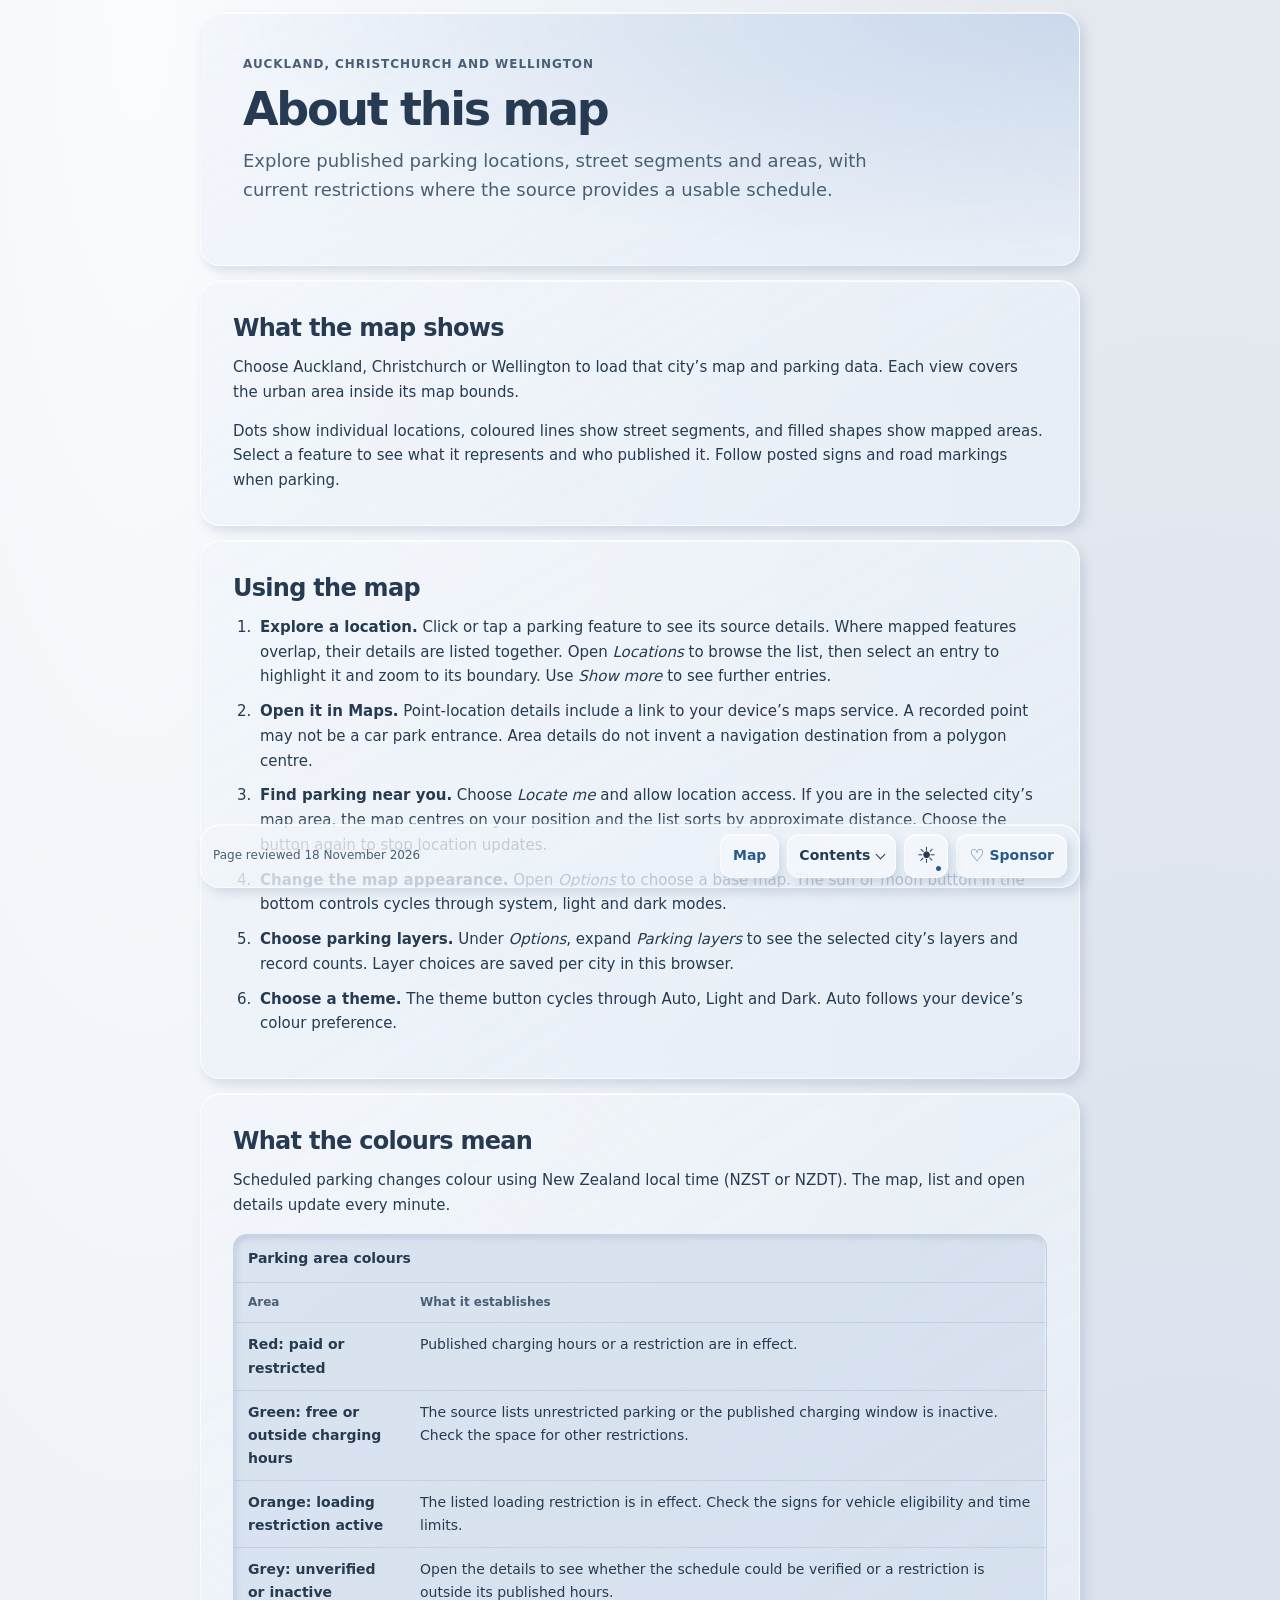
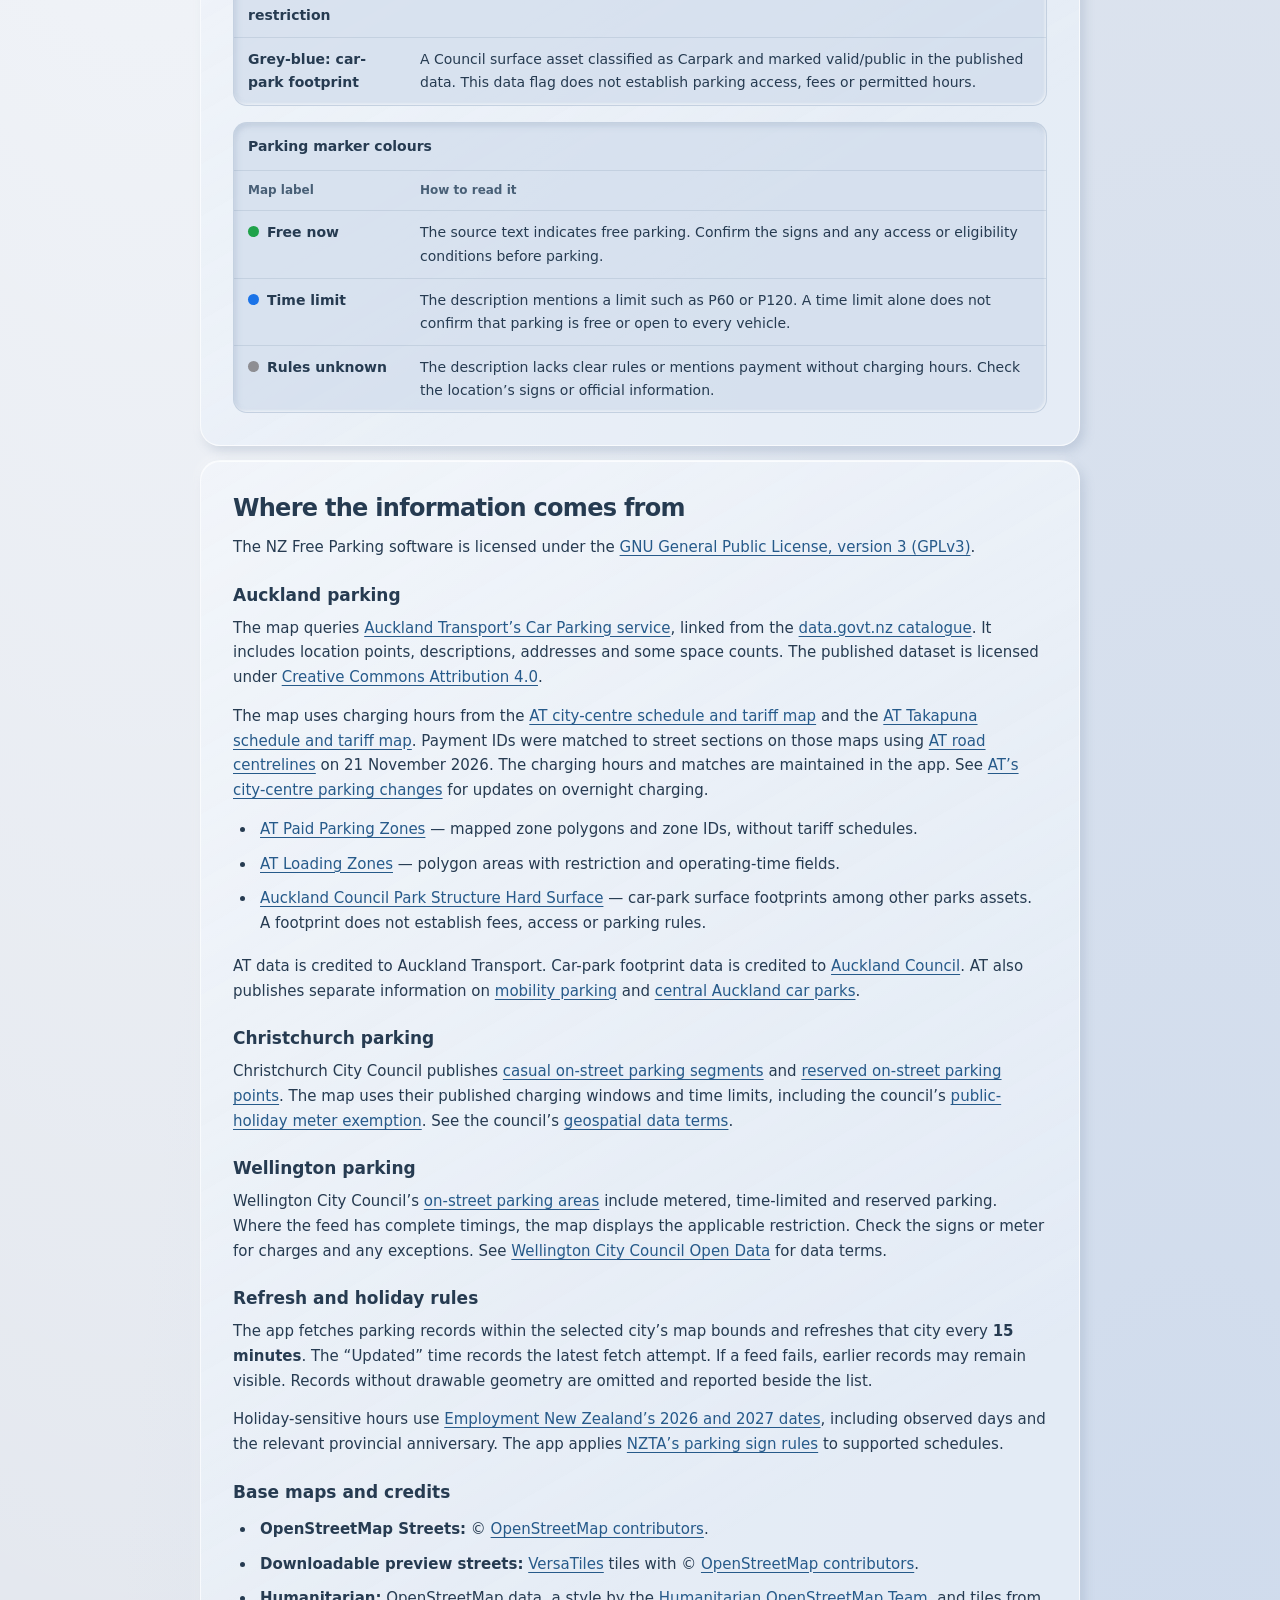
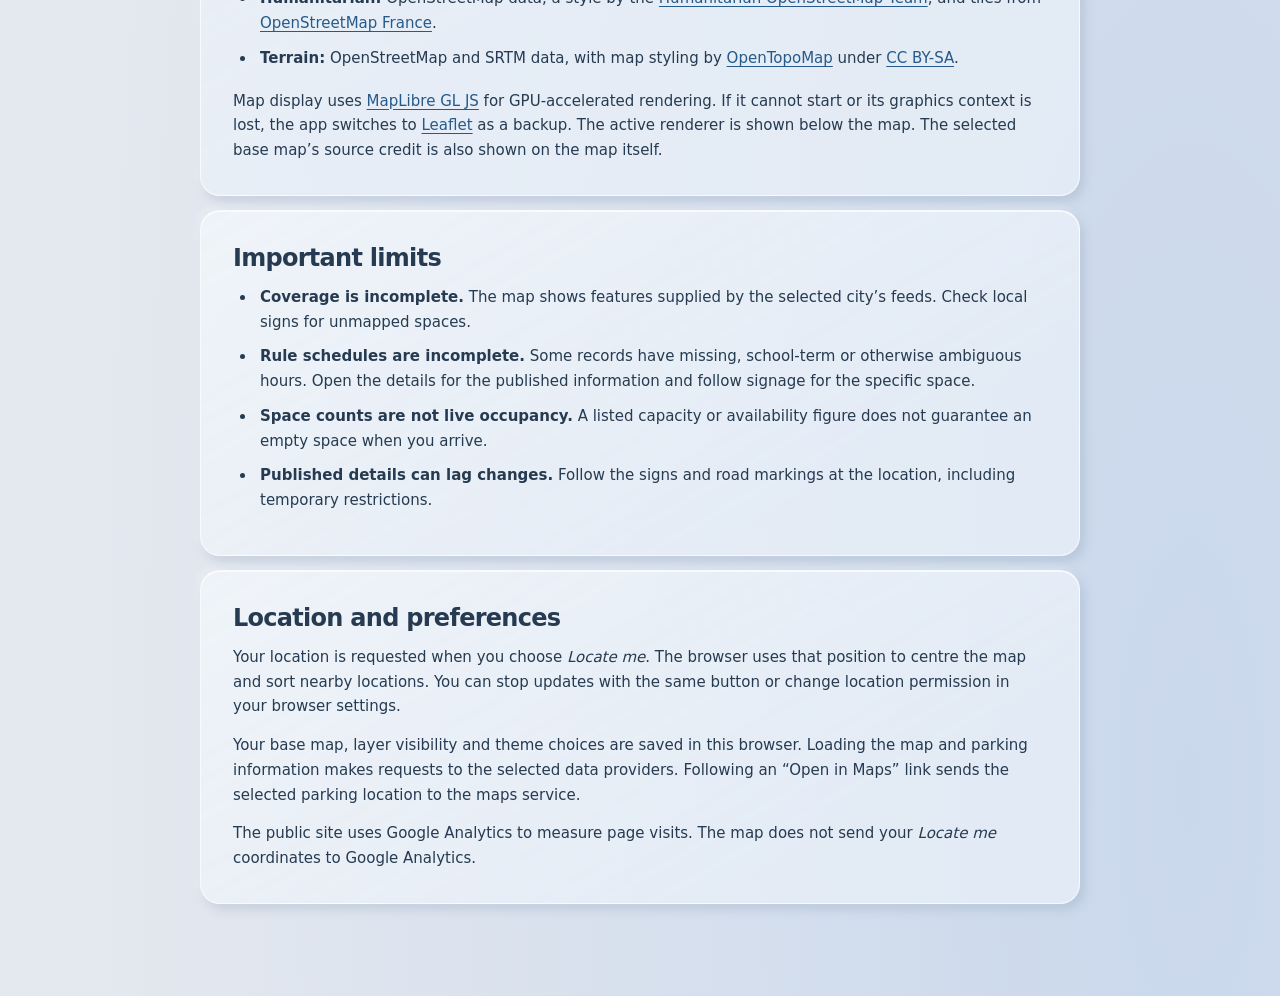
==== commit 932b5696: "Move parking controls into an OLED-friendly bottom dock" ====
--- a/about.html
+++ b/about.html
@@ -13,30 +13,12 @@
 </head>
 <body class="about-page">
 <a class="skip-link" href="#about-content">Skip to content</a>
-<header class="about-header">
-  <a class="about-brand" href="index.html"><span class="parking-mark" aria-hidden="true"></span>NZ Free Parking</a>
-  <nav class="page-nav" aria-label="Pages">
-    <a href="index.html">Map</a>
-    <a href="about.html" aria-current="page">About</a>
-  </nav>
-  <button id="theme" type="button" aria-label="Change colour theme">Auto</button>
-</header>
 <main class="about-main" id="about-content">
   <div class="about-intro">
     <p class="about-eyebrow">Auckland, Christchurch and Wellington</p>
     <h1>About this map</h1>
     <p class="about-lead">Explore published parking locations, street segments and areas, with current restrictions where the source provides a usable schedule.</p>
-    <a class="about-map-link" href="index.html">Explore the map <span aria-hidden="true">&rarr;</span></a>
   </div>
-
-  <nav class="about-toc" aria-label="On this page">
-    <a href="#coverage">Coverage</a>
-    <a href="#using-the-map">Using the map</a>
-    <a href="#colours">Colours</a>
-    <a href="#data-sources">Data sources</a>
-    <a href="#limitations">Limitations</a>
-    <a href="#location-and-preferences">Location &amp; preferences</a>
-  </nav>
 
   <div class="about-content">
     <section id="coverage" aria-labelledby="coverage-heading">
@@ -51,8 +33,8 @@
         <li><strong>Explore a location.</strong> Click or tap a parking feature to see its source details. Where mapped features overlap, their details are listed together. Open <em>Locations</em> to browse the list, then select an entry to highlight it and zoom to its boundary. Use <em>Show more</em> to see further entries.</li>
         <li><strong>Open it in Maps.</strong> Point-location details include a link to your device&rsquo;s maps service. A recorded point may not be a car park entrance. Area details do not invent a navigation destination from a polygon centre.</li>
         <li><strong>Find parking near you.</strong> Choose <em>Locate me</em> and allow location access. If you are in the selected city&rsquo;s map area, the map centres on your position and the list sorts by approximate distance. Choose the button again to stop location updates.</li>
-        <li><strong>Change the background.</strong> On mobile, open <em>Map options</em> to find the base map and theme controls. The <em>Base map</em> selector offers OpenStreetMap Streets, Humanitarian and Terrain (OpenTopoMap). These backgrounds do not change the parking information.</li>
-        <li><strong>Choose parking layers.</strong> In Map options, expand <em>Parking layers</em> to see the selected city&rsquo;s layers and record counts. Layer choices are saved per city in this browser.</li>
+        <li><strong>Change the map appearance.</strong> Open <em>Options</em> to choose a base map. The sun or moon button in the bottom controls cycles through system, light and dark modes.</li>
+        <li><strong>Choose parking layers.</strong> Under <em>Options</em>, expand <em>Parking layers</em> to see the selected city&rsquo;s layers and record counts. Layer choices are saved per city in this browser.</li>
         <li><strong>Choose a theme.</strong> The theme button cycles through Auto, Light and Dark. Auto follows your device&rsquo;s colour preference.</li>
       </ol>
     </section>
@@ -129,12 +111,26 @@
     </section>
   </div>
 </main>
-<footer class="about-footer">
-  <span>NZ Free Parking</span>
-  <span>Page reviewed <time datetime="2026-11-18">18 November 2026</time></span>
-  <a href="index.html">Back to the map</a>
-  <a class="sponsor-link" href="https://github.com/sponsors/omimanav" target="_blank" rel="noopener" aria-label="Sponsor NZ Free Parking on GitHub (opens in a new tab)">Sponsor on GitHub</a>
+<footer class="about-footer control-dock">
+  <span class="about-review">Page reviewed <time datetime="2026-11-18">18 November 2026</time></span>
+  <div class="about-dock-actions">
+    <a class="dock-link" href="index.html">Map</a>
+    <details name="dock" data-dock-panel>
+      <summary>Contents <span class="chevron" aria-hidden="true"></span></summary>
+      <nav class="about-toc dock-panel" aria-label="On this page">
+        <a href="#coverage">Coverage</a>
+        <a href="#using-the-map">Using the map</a>
+        <a href="#colours">Colours</a>
+        <a href="#data-sources">Data sources</a>
+        <a href="#limitations">Limitations</a>
+        <a href="#location-and-preferences">Location &amp; preferences</a>
+      </nav>
+    </details>
+    <button id="theme" class="theme-toggle" type="button" aria-label="Change colour theme"></button>
+    <a class="sponsor-link" href="https://github.com/sponsors/omimanav" target="_blank" rel="noopener" aria-label="Sponsor Omi Manav on GitHub (opens in a new tab)"><span aria-hidden="true">♡</span> Sponsor</a>
+  </div>
 </footer>
+<script type="module" src="js/footer.js"></script>
 <script type="module" src="js/about.js"></script>
 </body>
 </html>
--- a/css/styles.css
+++ b/css/styles.css
@@ -26,9 +26,9 @@
 
 :root[data-theme=dark] {
   color-scheme: dark;
-  --bg: #1e2229;
-  --wash: #25384e;
-  --halo: #303f52;
+  --bg: #000;
+  --wash: #000;
+  --halo: #000;
   --fg: #e0e9f4;
   --mute: #b1c1d4;
   --link: #a4cdf7;
@@ -36,12 +36,12 @@
   --edge: #b1cae03d;
   --shine: #b5cee63d;
   --shade: #040a1369;
-  --card: #253243;
-  --glass: #223042c7;
-  --highlight: #7495bd16;
-  --control: #39495cba;
-  --recess: #172232a8;
-  --selected: #365778;
+  --card: #101112;
+  --glass: #090a0ae0;
+  --highlight: #dbedff0d;
+  --control: #181a1d;
+  --recess: #08090a;
+  --selected: #182838;
 }
 
 * { box-sizing: border-box; }
@@ -68,7 +68,7 @@
   outline-offset: 3px;
 }
 
-button, select, .page-nav a, .sponsor-link, .about-map-link {
+button, select, .page-nav a, .sponsor-link, .dock-link, .control-dock summary {
   border: 1px solid var(--edge);
   border-radius: var(--control-radius);
   background: var(--control);
@@ -91,7 +91,7 @@
 }
 
 .page-nav { display: flex; gap: 6px; align-items: center; }
-.page-nav a, .sponsor-link, .about-map-link {
+.page-nav a, .sponsor-link, .dock-link {
   display: inline-flex;
   align-items: center;
   justify-content: center;
@@ -100,9 +100,9 @@
   text-decoration: none;
   white-space: nowrap;
 }
-.sponsor-link, .about-map-link { color: var(--link); }
-
-.map-header, .map-footer, .about-header, .about-footer, .about-intro, .about-toc,
+.sponsor-link, .dock-link { color: var(--link); }
+
+.control-dock, .about-intro,
 .about-content section {
   border: 1px solid var(--edge);
   border-radius: var(--radius);
@@ -110,122 +110,92 @@
   box-shadow: var(--raised);
 }
 
-.map-header {
-  position: relative;
+.control-dock {
+  position: sticky;
   z-index: 3;
+  bottom: max(12px, env(safe-area-inset-bottom));
+  padding: 9px 12px;
+}
+.map-dock {
   display: grid;
-  grid-template-columns: auto minmax(0, 1fr) auto auto;
-  grid-template-areas: 'brand brand updated locate' 'cities settings settings settings';
-  align-items: center;
-  gap: 12px 16px;
-  padding: 12px 16px;
-}
-.map-brand, .about-brand {
-  display: flex;
-  min-width: 0;
-  align-items: center;
-  gap: 10px;
-}
-.map-brand { grid-area: brand; }
-.map-brand h1 {
-  margin: 0;
-  font-size: clamp(1.15rem, 2.5vw, 1.55rem);
-  line-height: 1.12;
-  letter-spacing: -.045em;
-}
-.parking-mark {
-  display: grid;
-  flex: none;
-  width: 38px;
-  height: 38px;
-  place-items: center;
-  border: 1px solid var(--edge);
-  border-radius: 13px;
-  background: linear-gradient(150deg, var(--highlight), transparent 80%), var(--selected);
-  box-shadow: var(--raised);
-  color: var(--link);
-}
-.parking-mark::before {
-  width: 13px;
-  height: 13px;
-  border: 4px solid currentColor;
-  border-radius: 50% 50% 50% 2px;
-  content: '';
-  transform: translateY(-2px) rotate(-45deg);
-}
-
-#cities {
-  grid-area: cities;
-  display: flex;
-  justify-self: start;
-  gap: 3px;
-  padding: 3px;
-  border: 1px solid var(--line);
-  border-radius: 15px;
-  background: var(--recess);
-  box-shadow: var(--inset);
-}
-#cities button {
-  min-width: 0;
-  padding-inline: clamp(6px, 1.2vw, 15px);
-  border-color: transparent;
-  background: transparent;
-  box-shadow: none;
-}
-#cities button[aria-pressed=true] {
-  border-color: var(--edge);
-  background: linear-gradient(155deg, var(--highlight), transparent 80%), var(--selected);
-  box-shadow: var(--raised);
-}
-#updated {
-  grid-area: updated;
-  min-width: 0;
+  grid-template-columns: minmax(0, 1fr) auto;
+  align-items: center;
+  gap: 8px 12px;
+}
+.dock-status {
+  display: flex;
+  grid-column: 1 / -1;
+  flex-wrap: wrap;
+  align-items: baseline;
+  gap: 2px 12px;
   color: var(--mute);
   font-size: 12px;
-  font-variant-numeric: tabular-nums;
-}
-#locate { grid-area: locate; white-space: nowrap; }
-
-.map-settings { grid-area: settings; min-width: 0; }
-.map-settings-panel {
-  display: flex;
-  flex-wrap: wrap;
-  align-items: center;
-  justify-content: flex-end;
+}
+.dock-status h1 {
+  margin: 0;
+  color: var(--fg);
+  font-size: 17px;
+  line-height: 1.2;
+  letter-spacing: -.035em;
+}
+#updated { flex: 1; font-variant-numeric: tabular-nums; }
+.map-data-credit span { margin-inline: 3px; }
+
+.dock-primary, .dock-secondary, .about-dock-actions {
+  display: flex;
+  min-width: 0;
+  align-items: center;
   gap: 8px;
 }
-.basemap-label, .settings-theme {
+.dock-primary { justify-content: flex-end; }
+.city-control, .basemap-label {
   display: flex;
   min-width: 0;
   align-items: center;
-  gap: 7px;
+  gap: 8px;
   color: var(--mute);
   font-size: 13px;
-  font-weight: 600;
-}
-.basemap-label select { min-width: 0; max-width: 100%; }
-.settings-theme-label { display: none; }
-
-.map-settings summary, .map-info summary, #list > summary {
+  font-weight: 650;
+}
+.city-control select { min-width: 0; width: 100%; }
+#locate { white-space: nowrap; }
+.control-dock :is(button, select, summary, .sponsor-link, .dock-link) { min-height: 44px; }
+.control-dock summary {
+  display: flex;
+  align-items: center;
+  gap: 7px;
+  padding: 6px 11px;
   list-style: none;
+  white-space: nowrap;
   cursor: pointer;
 }
-.map-settings summary::-webkit-details-marker, .map-info summary::-webkit-details-marker,
-#list > summary::-webkit-details-marker { display: none; }
-.map-settings > summary, .map-info > summary, #list > summary, .overlay-control > summary {
-  display: flex;
-  width: max-content;
-  min-height: 36px;
-  align-items: center;
-  gap: 8px;
-  padding: 6px 12px;
-  border: 1px solid var(--edge);
-  border-radius: var(--control-radius);
-  background: var(--control);
-  box-shadow: var(--raised);
-  font-size: 13px;
-  font-weight: 650;
-}
+.control-dock summary::-webkit-details-marker { display: none; }
+.control-dock details[open] > summary {
+  border-color: var(--line);
+  background: var(--selected);
+  box-shadow: var(--inset);
+}
+.theme-toggle {
+  position: relative;
+  flex: none;
+  width: 44px;
+  padding: 0;
+  font-size: 22px;
+  line-height: 1;
+}
+.theme-toggle[data-mode=auto]::after {
+  position: absolute;
+  right: 6px;
+  bottom: 6px;
+  width: 5px;
+  height: 5px;
+  border-radius: 50%;
+  background: var(--link);
+  content: '';
+}
+.sponsor-link { gap: 5px; }
+.sponsor-link > span { font-size: 1.2em; line-height: 1; }
+.sponsor-link:hover, .sponsor-link:focus-visible { background: var(--selected); }
 .chevron {
   width: 7px;
   height: 7px;
@@ -237,22 +207,35 @@
 }
 details[open] > summary .chevron { transform: translateY(3px) rotate(225deg); }
 
-.overlay-control { position: relative; min-width: 0; }
-.overlay-options, .locations-panel, #tip {
+.dock-panel, #tip {
   border: 1px solid var(--edge);
   border-radius: var(--radius);
   background: var(--card);
   box-shadow: var(--float);
 }
+.dock-panel {
+  position: absolute;
+  right: 0;
+  bottom: calc(100% + 28px);
+  left: 0;
+  max-height: min(48dvh, 440px);
+  overflow: auto;
+  overscroll-behavior: contain;
+}
+.map-settings-panel {
+  display: grid;
+  gap: 12px;
+  padding: 14px;
+}
+.map-settings-panel .basemap-label { flex-direction: column; align-items: stretch; }
+.map-settings-panel .page-nav { border-top: 1px solid var(--line); padding-top: 10px; }
 .overlay-options {
-  position: absolute;
-  z-index: 1;
-  top: calc(100% + 6px);
-  right: 0;
-  width: 330px;
-  max-width: calc(100vw - 40px);
-  margin: 0;
-  padding: 6px 14px 12px;
+  min-width: 0;
+  margin: 6px 0 0;
+  padding: 6px 10px 10px;
+  border: 1px solid var(--line);
+  border-radius: var(--control-radius);
+  background: var(--recess);
 }
 .overlay-options legend {
   padding: 2px 7px;
@@ -279,7 +262,7 @@
 .map-view {
   position: relative;
   display: flex;
-  flex: 1 0 260px;
+  flex: 1 0 220px;
   min-width: 0;
   isolation: isolate;
 }
@@ -295,8 +278,8 @@
   box-shadow: var(--float);
 }
 #map .note { padding: 20px; color: var(--mute); }
-#map[data-theme=dark][data-basemap=osm] .leaflet-tile-pane {
-  filter: invert(1) hue-rotate(180deg) brightness(.85) saturate(.7);
+#map[data-theme=dark] .leaflet-tile-pane {
+  filter: brightness(.4) saturate(.55);
 }
 #map[data-theme=dark] .maplibregl-ctrl-icon { filter: invert(1); }
 #map .maplibregl-ctrl-group, #map .leaflet-bar {
@@ -330,28 +313,6 @@
 }
 #map .maplibregl-ctrl-attrib a, #map .leaflet-control-attribution a { color: var(--link); }
 
-#list {
-  position: absolute;
-  z-index: 2;
-  inset: 10px 10px 32px auto;
-  width: min(360px, calc(100% - 20px));
-  pointer-events: none;
-}
-#list > summary {
-  min-height: 44px;
-  margin-left: auto;
-  background: var(--card);
-  box-shadow: var(--float);
-  pointer-events: auto;
-}
-.locations-panel {
-  position: absolute;
-  inset: 52px 0 auto;
-  max-height: calc(100% - 52px);
-  overflow: auto;
-  overscroll-behavior: contain;
-  pointer-events: auto;
-}
 button.row {
   display: flex;
   width: 100%;
@@ -385,11 +346,13 @@
 .more-rows { display: block; margin: 12px auto; font-size: 13px; }
 
 #tip {
-  position: fixed;
-  z-index: 9;
+  position: absolute;
+  z-index: 2;
+  right: 8px;
+  bottom: 32px;
   width: 320px;
   max-width: calc(100vw - 16px);
-  max-height: min(60vh, 460px);
+  max-height: min(calc(100% - 40px), 390px);
   overflow: auto;
   overscroll-behavior: contain;
   padding: 10px 14px;
@@ -411,20 +374,7 @@
 .feature-label i { width: 10px; height: 10px; flex: none; border-radius: 3px; }
 .feature-source { color: var(--mute); font-size: 11px; }
 
-.map-footer {
-  position: relative;
-  z-index: 2;
-  display: grid;
-  grid-template-columns: minmax(0, 1fr) auto auto;
-  align-items: center;
-  gap: 8px 12px;
-  padding: 10px 16px;
-  color: var(--mute);
-  font-size: 12px;
-}
-.map-info { grid-column: 1 / -1; min-width: 0; }
-.map-info summary { color: var(--fg); }
-.map-info-panel { display: flex; flex-wrap: wrap; align-items: center; gap: 7px 14px; }
+.map-info-panel { display: grid; gap: 10px; padding: 14px; font-size: 13px; }
 .parking-legend {
   display: flex;
   flex-wrap: wrap;
@@ -437,10 +387,7 @@
 .parking-legend li { display: flex; align-items: baseline; }
 .area-legend i { border-radius: 3px; }
 .map-info-note, .map-info-links { margin: 0; }
-.map-info-note { flex-basis: 100%; }
 .map-info-links { display: flex; flex-wrap: wrap; gap: 5px 14px; }
-.map-data-credit { min-width: 0; text-align: right; }
-.map-data-credit span { margin-inline: 3px; }
 
 .skip-link {
   position: fixed;
@@ -456,110 +403,46 @@
 .skip-link:focus { transform: none; }
 
 @media (min-width: 701px) {
-  .map-settings[data-ready=true] > summary, .map-info[data-ready=true] > summary { display: none; }
-  .map-info-panel { padding-bottom: 8px; border-bottom: 1px solid var(--line); }
-}
-
-@media (min-width: 1050px) {
-  .map-footer { grid-template-columns: minmax(0, 1fr) auto auto auto; }
-  .map-info { grid-column: 1; }
-  .map-info-panel { padding: 0 12px 0 0; border: 0; border-right: 1px solid var(--line); }
-  .map-info-note { flex-basis: auto; }
-  #renderer { text-align: right; }
-}
-
-@media (max-width: 700px) {
-  .map-header {
-    grid-template-columns: minmax(0, 1fr) auto;
-    grid-template-areas: 'brand settings' 'cities cities' 'updated locate';
-    gap: 8px 10px;
-    padding: 10px;
+  .map-settings-panel, .map-info-panel, .about-toc { right: auto; width: min(440px, 100%); }
+  .locations-panel { left: auto; width: min(380px, 100%); }
+}
+
+@media (max-width: 820px) {
+  .map-dock { grid-template-columns: minmax(0, 1fr); gap: 6px; padding: 8px; }
+  .dock-status { font-size: 11px; gap: 2px 8px; }
+  .dock-status h1 { font-size: 14px; }
+  #updated { flex: 1 0 100%; }
+  .dock-secondary, .dock-primary { gap: 5px; justify-content: space-between; }
+  .dock-secondary { display: grid; grid-template-columns: repeat(2, minmax(0, 1fr)) 44px auto; }
+  .dock-primary .city-control { flex: 1; }
+  .dock-secondary summary { justify-content: center; }
+  .dock-primary .city-control > span {
+    position: absolute;
+    width: 1px;
+    height: 1px;
+    overflow: hidden;
+    clip-path: inset(50%);
   }
-  .map-brand { gap: 8px; }
-  .parking-mark { width: 33px; height: 33px; border-radius: 11px; }
-  #cities { justify-self: stretch; }
-  #cities button { flex: 1; min-height: 42px; font-size: 13px; }
-  #locate { min-height: 44px; justify-self: end; font-size: 13px; }
-  .map-settings { justify-self: end; }
-  .map-settings > summary, .map-info > summary, .sponsor-link { min-height: 44px; }
-  .map-settings-panel, .map-info-panel {
-    position: absolute;
-    right: 0;
-    left: 0;
-    max-height: min(54dvh, 430px);
-    overflow: auto;
-    overscroll-behavior: contain;
-    padding: 14px;
-    border: 1px solid var(--edge);
-    border-radius: var(--radius);
-    background: var(--card);
-    box-shadow: var(--float);
-  }
-  .map-settings-panel {
-    top: calc(100% + 8px);
-    flex-flow: column nowrap;
-    align-items: stretch;
-    justify-content: flex-start;
-    gap: 12px;
-  }
-  .map-settings-panel > * { flex: none; }
-  .map-settings-panel .basemap-label { flex-direction: column; align-items: stretch; }
-  .map-settings-panel select, .settings-theme button, .map-settings-panel a,
-  .map-settings-panel .overlay-control > summary { min-height: 44px; }
-  .settings-theme { justify-content: space-between; }
-  .settings-theme-label { display: inline; }
-  .settings-theme button { min-width: 88px; }
-  .map-settings-panel .page-nav { padding-top: 10px; border-top: 1px solid var(--line); }
-  .map-settings-panel .page-nav a { flex: 1; }
-  .overlay-options {
-    position: static;
-    width: 100%;
-    max-width: none;
-    margin-top: 8px;
-    border-color: var(--line);
-    background: var(--recess);
-    box-shadow: none;
-  }
-
-  .map-footer { gap: 5px 8px; padding: 6px 8px; }
-  .map-info { grid-column: auto; }
-  .map-info-panel { bottom: calc(100% + 34px); display: grid; gap: 12px; }
-  .map-info-panel .parking-legend { display: grid; grid-template-columns: repeat(2, minmax(0, 1fr)); }
-  .map-info-panel .area-legend { padding-top: 10px; border-top: 1px solid var(--line); }
-  .map-info-links { padding-top: 8px; border-top: 1px solid var(--line); }
-  .map-info-links a { display: flex; min-height: 36px; align-items: center; }
-  #renderer { grid-column: 1; grid-row: 2; padding-inline: 4px; font-size: 11px; }
-  .map-data-credit { grid-column: 2 / -1; grid-row: 2; padding-inline: 4px; font-size: 11px; }
-  .map-footer .sponsor-link { grid-column: 3; grid-row: 1; }
+  .dock-primary :is(select, button, summary), .dock-secondary :is(summary, a) { font-size: 13px; padding-inline: 8px; }
+  .dock-primary #cities { padding-inline-end: 2px; }
+  .dock-primary #locate { max-width: 90px; line-height: 1.2; white-space: normal; }
+}
+
+@media (max-width: 360px) {
+  .dock-secondary summary .chevron { display: none; }
 }
 
 @supports (backdrop-filter: blur(1px)) or (-webkit-backdrop-filter: blur(1px)) {
-  .overlay-options, .locations-panel, #tip, #list > summary,
-  #map .maplibregl-ctrl-group, #map .leaflet-bar,
+  .dock-panel, #tip, #map .maplibregl-ctrl-group, #map .leaflet-bar,
   #map .maplibregl-ctrl-attrib, #map .leaflet-control-attribution {
     background: linear-gradient(150deg, var(--highlight), transparent 75%), var(--glass);
     -webkit-backdrop-filter: var(--frost);
     backdrop-filter: var(--frost);
   }
-  @media (max-width: 700px) {
-    .map-settings-panel, .map-info-panel {
-      background: linear-gradient(150deg, var(--highlight), transparent 75%), var(--glass);
-      -webkit-backdrop-filter: var(--frost);
-      backdrop-filter: var(--frost);
-    }
-    .overlay-options {
-      background: var(--recess);
-      -webkit-backdrop-filter: none;
-      backdrop-filter: none;
-    }
-  }
 }
 
 @media (hover: hover) {
-  button:not(:disabled):hover, .page-nav a:hover, .sponsor-link:hover, .about-map-link:hover,
-  .map-settings summary:hover, .map-info summary:hover, #list > summary:hover {
-    border-color: var(--link);
-  }
-  #cities button:not([aria-pressed=true]):hover { background: var(--control); }
+  button:not(:disabled):hover, .page-nav a:hover, .sponsor-link:hover, .dock-link:hover,
+  .control-dock summary:hover { border-color: var(--link); }
   #map .maplibregl-ctrl-group button:hover, #map .leaflet-bar a:hover { background: var(--control); }
 }
--- a/css/about.css
+++ b/css/about.css
@@ -1,20 +1,4 @@
 .about-page { gap: 16px; line-height: 1.65; }
-.about-header, .about-footer {
-  display: flex;
-  width: min(100%, 1020px);
-  flex-wrap: wrap;
-  align-items: center;
-  gap: 10px 16px;
-  margin: 0 auto;
-  padding: 10px 16px;
-}
-.about-brand {
-  color: var(--fg);
-  font-weight: 750;
-  letter-spacing: -.035em;
-  text-decoration: none;
-}
-.about-header .page-nav { margin-left: auto; }
 .about-main { width: min(100%, 880px); flex: 1 0 auto; margin: 0 auto; }
 .about-intro {
   padding: clamp(20px, 5vw, 42px);
@@ -41,21 +25,13 @@
   color: var(--mute);
   font-size: clamp(16px, 2vw, 18px);
 }
-.about-map-link { gap: 8px; min-height: 44px; }
 
-.about-toc {
-  display: flex;
-  flex-wrap: wrap;
-  gap: 2px 8px;
-  margin: 14px 0;
-  padding: 7px 12px;
-  font-size: 14px;
-}
+.about-toc { display: grid; gap: 2px; padding: 10px; font-size: 14px; }
 .about-toc a {
   display: flex;
-  min-height: 36px;
+  min-height: 44px;
   align-items: center;
-  padding: 2px 8px;
+  padding: 4px 10px;
   border-radius: 9px;
   font-weight: 600;
   text-decoration: none;
@@ -93,20 +69,25 @@
 .about-dot-red { background: #d93025; }
 .about-dot-grey { background: #8e8e93; }
 
-.about-footer { justify-content: space-between; color: var(--mute); font-size: 12px; }
-
+.about-footer {
+  display: flex;
+  width: min(100%, 880px);
+  flex-wrap: wrap;
+  align-items: center;
+  justify-content: space-between;
+  gap: 4px 12px;
+  margin: 0 auto;
+  color: var(--mute);
+  font-size: 12px;
+}
+.about-dock-actions { font-size: 14px; }
+.about-toc { bottom: calc(100% + 8px); }
 @media (max-width: 600px) {
-  .about-header, .about-footer { gap: 8px; padding: 10px; }
-  .about-header .page-nav a, .about-header #theme { min-height: 44px; padding-inline: 10px; }
-  .about-toc a { min-height: 44px; }
+  .about-footer { padding-inline: 8px; }
+  .about-dock-actions { width: 100%; justify-content: space-between; gap: 4px; font-size: 13px; }
+  .about-dock-actions :is(summary, a) { padding-inline: 7px; }
   .about-content h2 { font-size: 21px; }
   .about-table th, .about-table td { padding: 8px; }
   .about-table tbody th { width: 105px; }
   .about-key { gap: 6px; }
-  .about-footer > span:first-child { display: none; }
 }
-@media (max-width: 440px) {
-  .about-header .about-brand { flex-basis: 100%; }
-  .about-header .page-nav { margin-left: 0; }
-  .about-header #theme { margin-left: auto; }
-}
